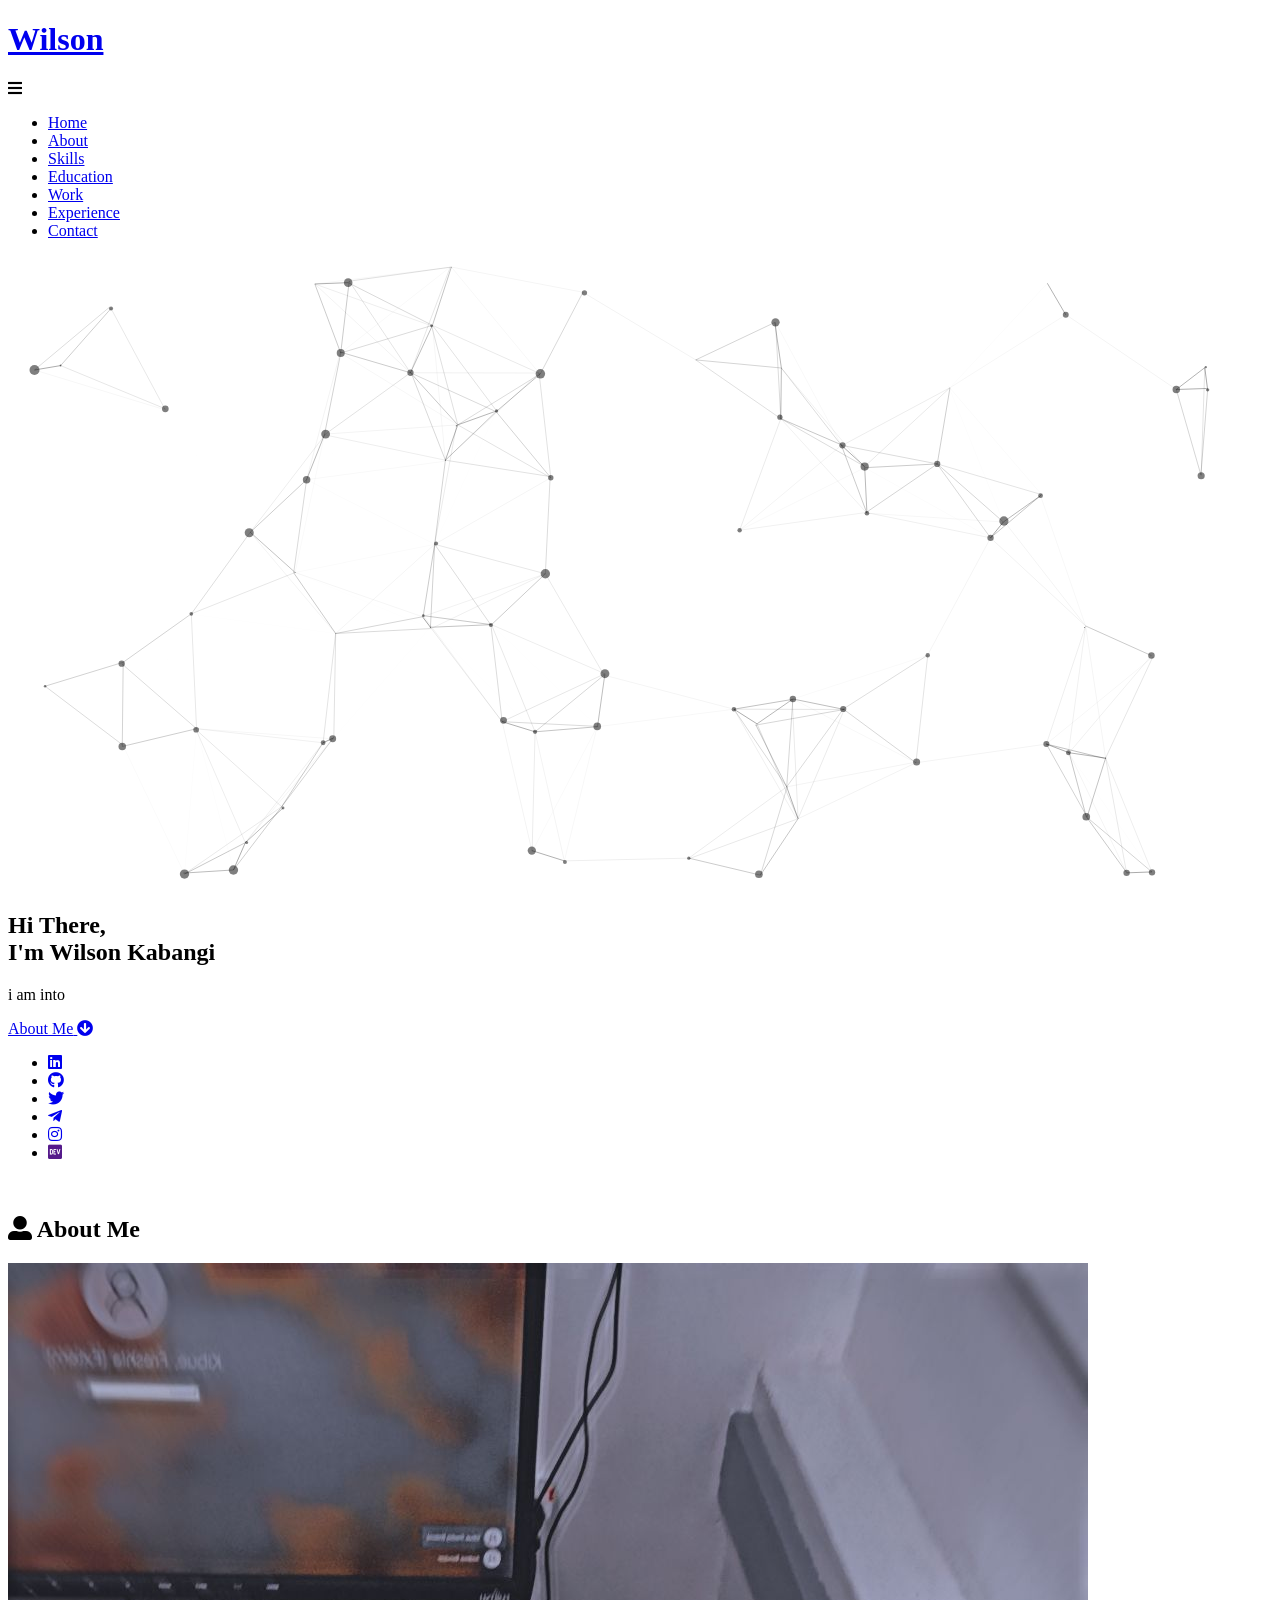
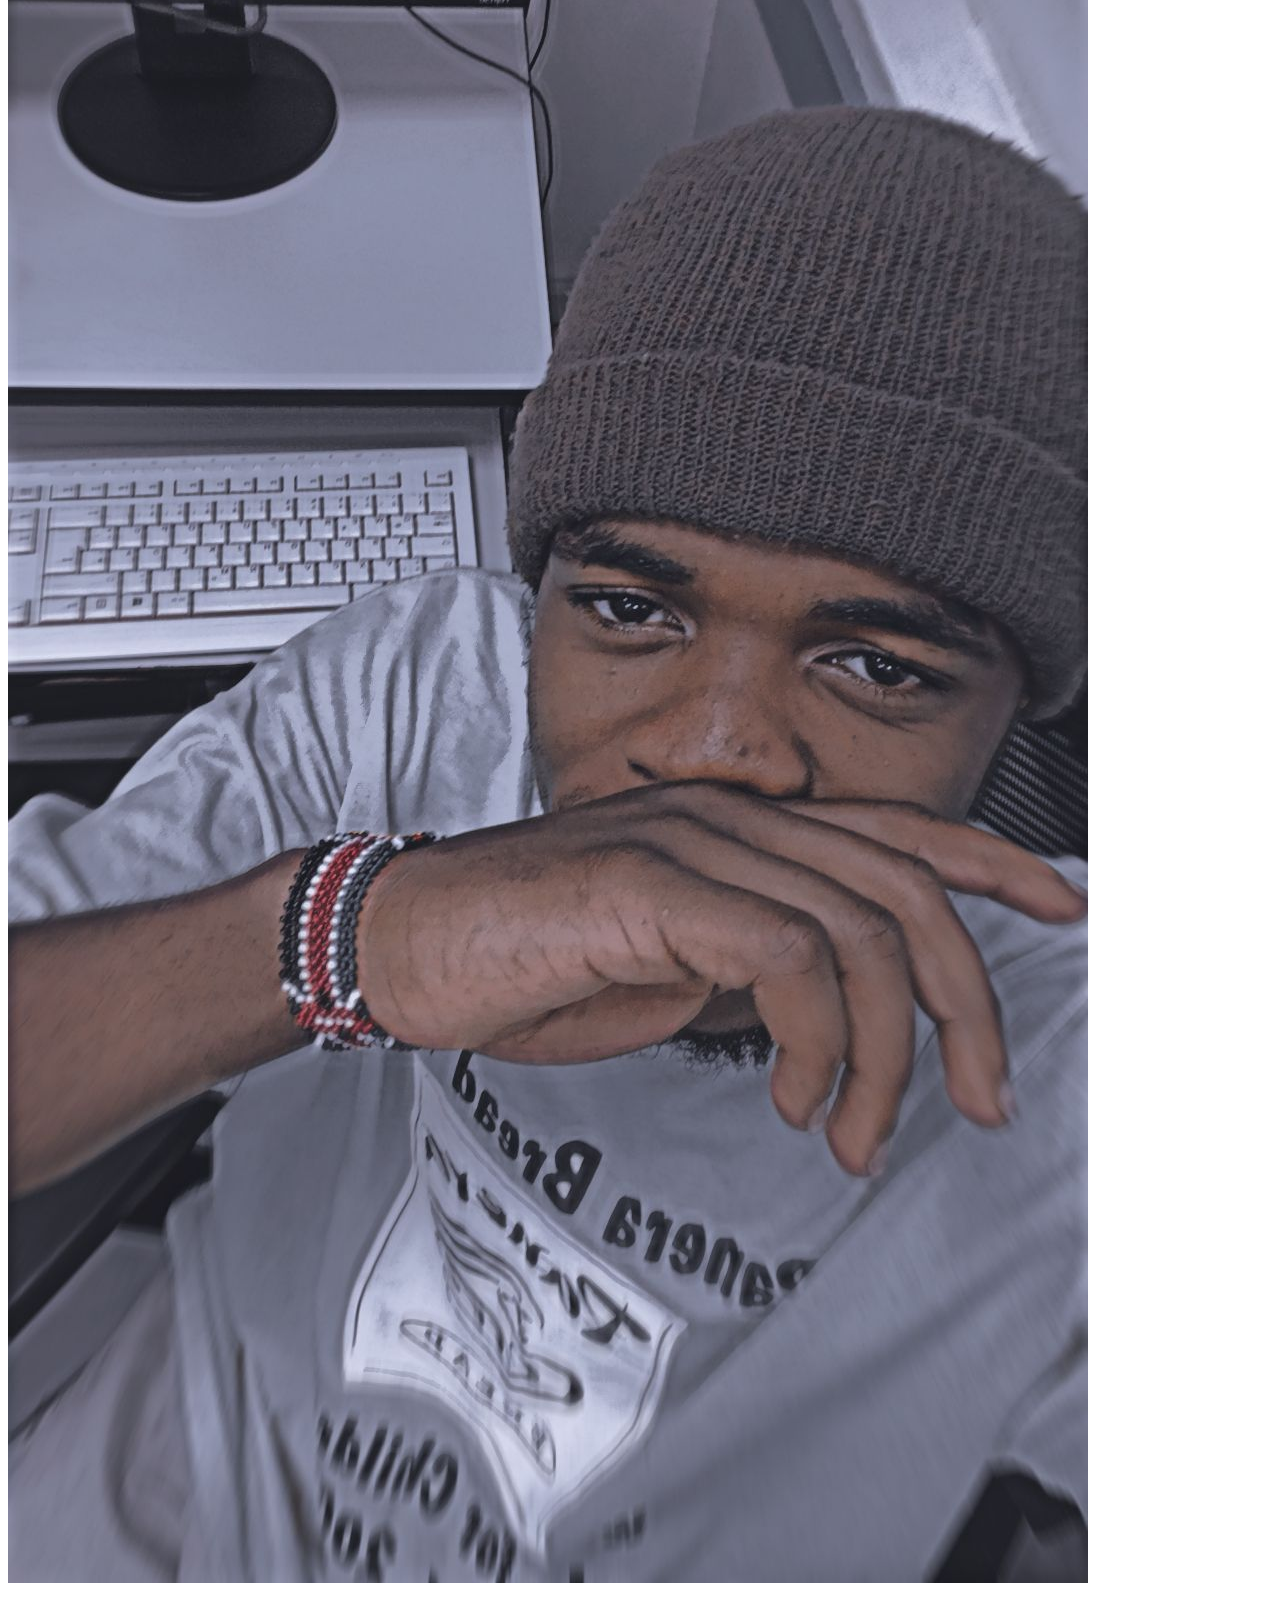
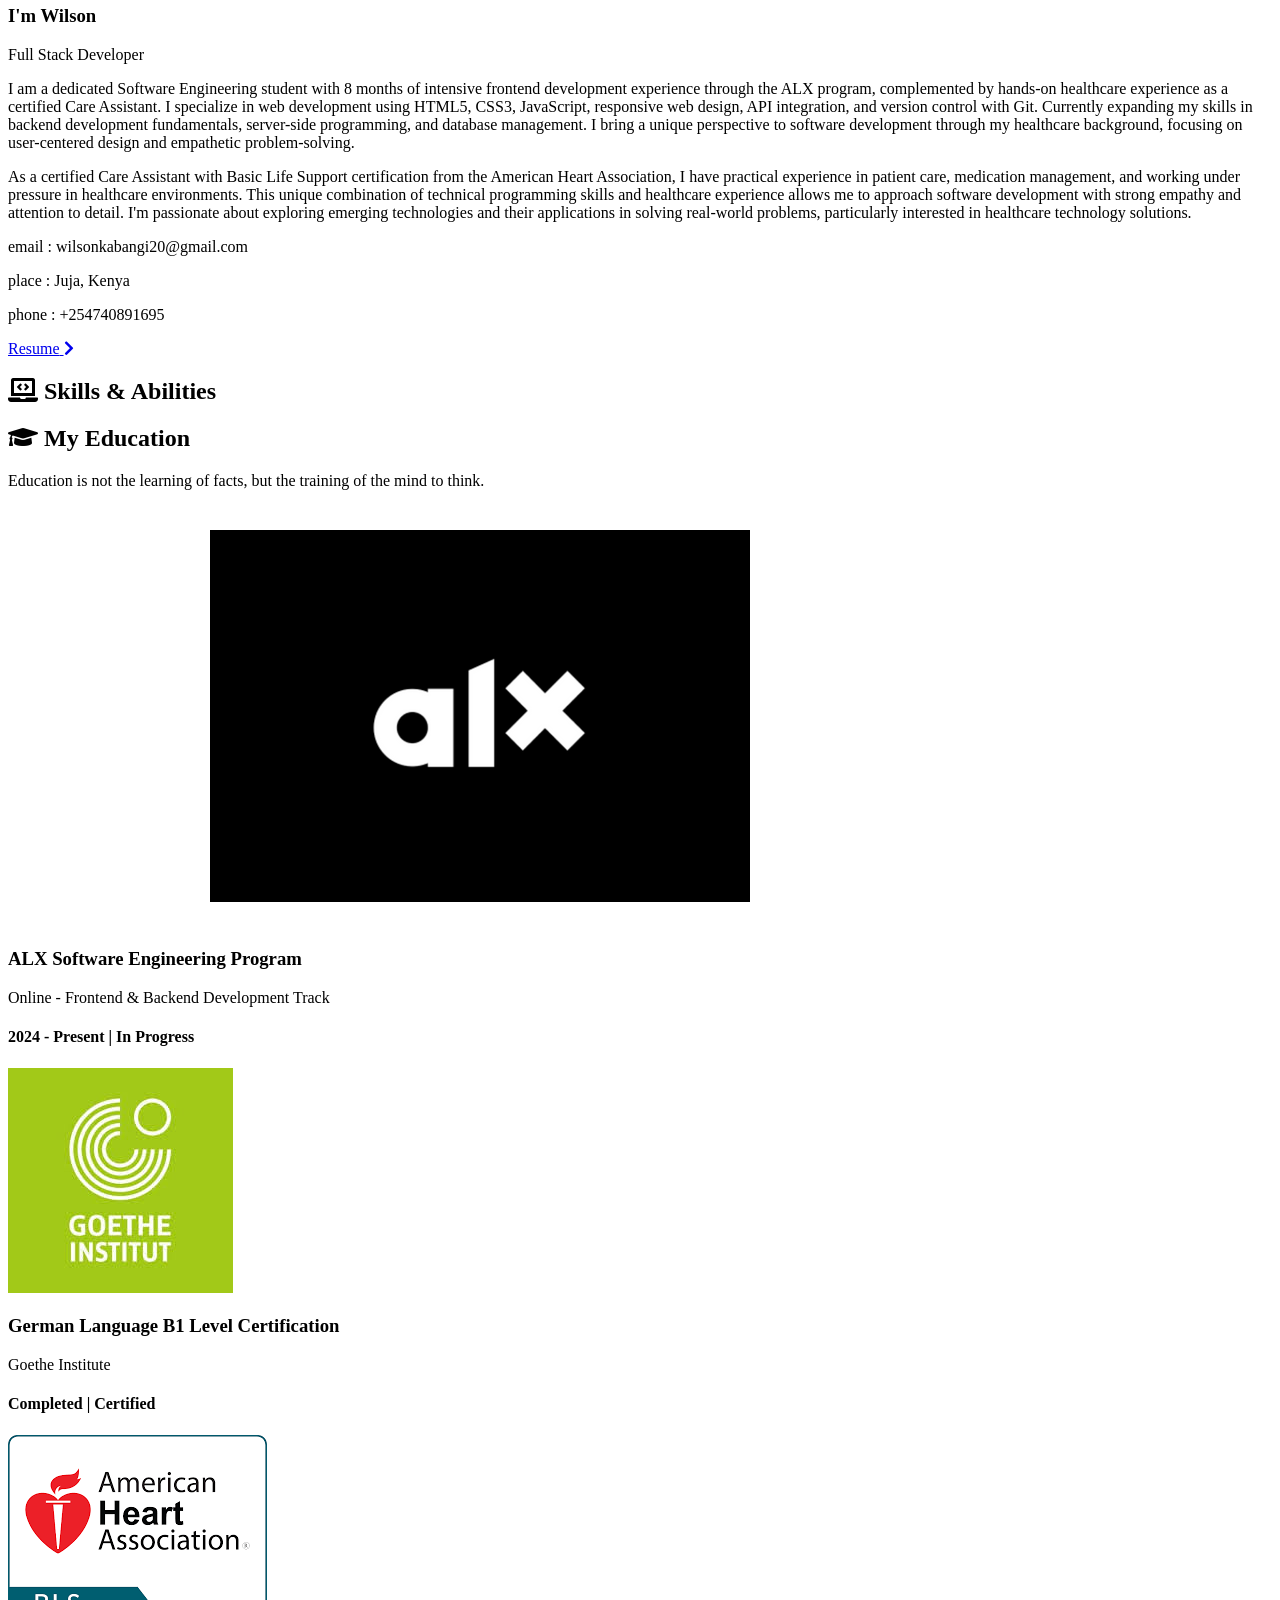
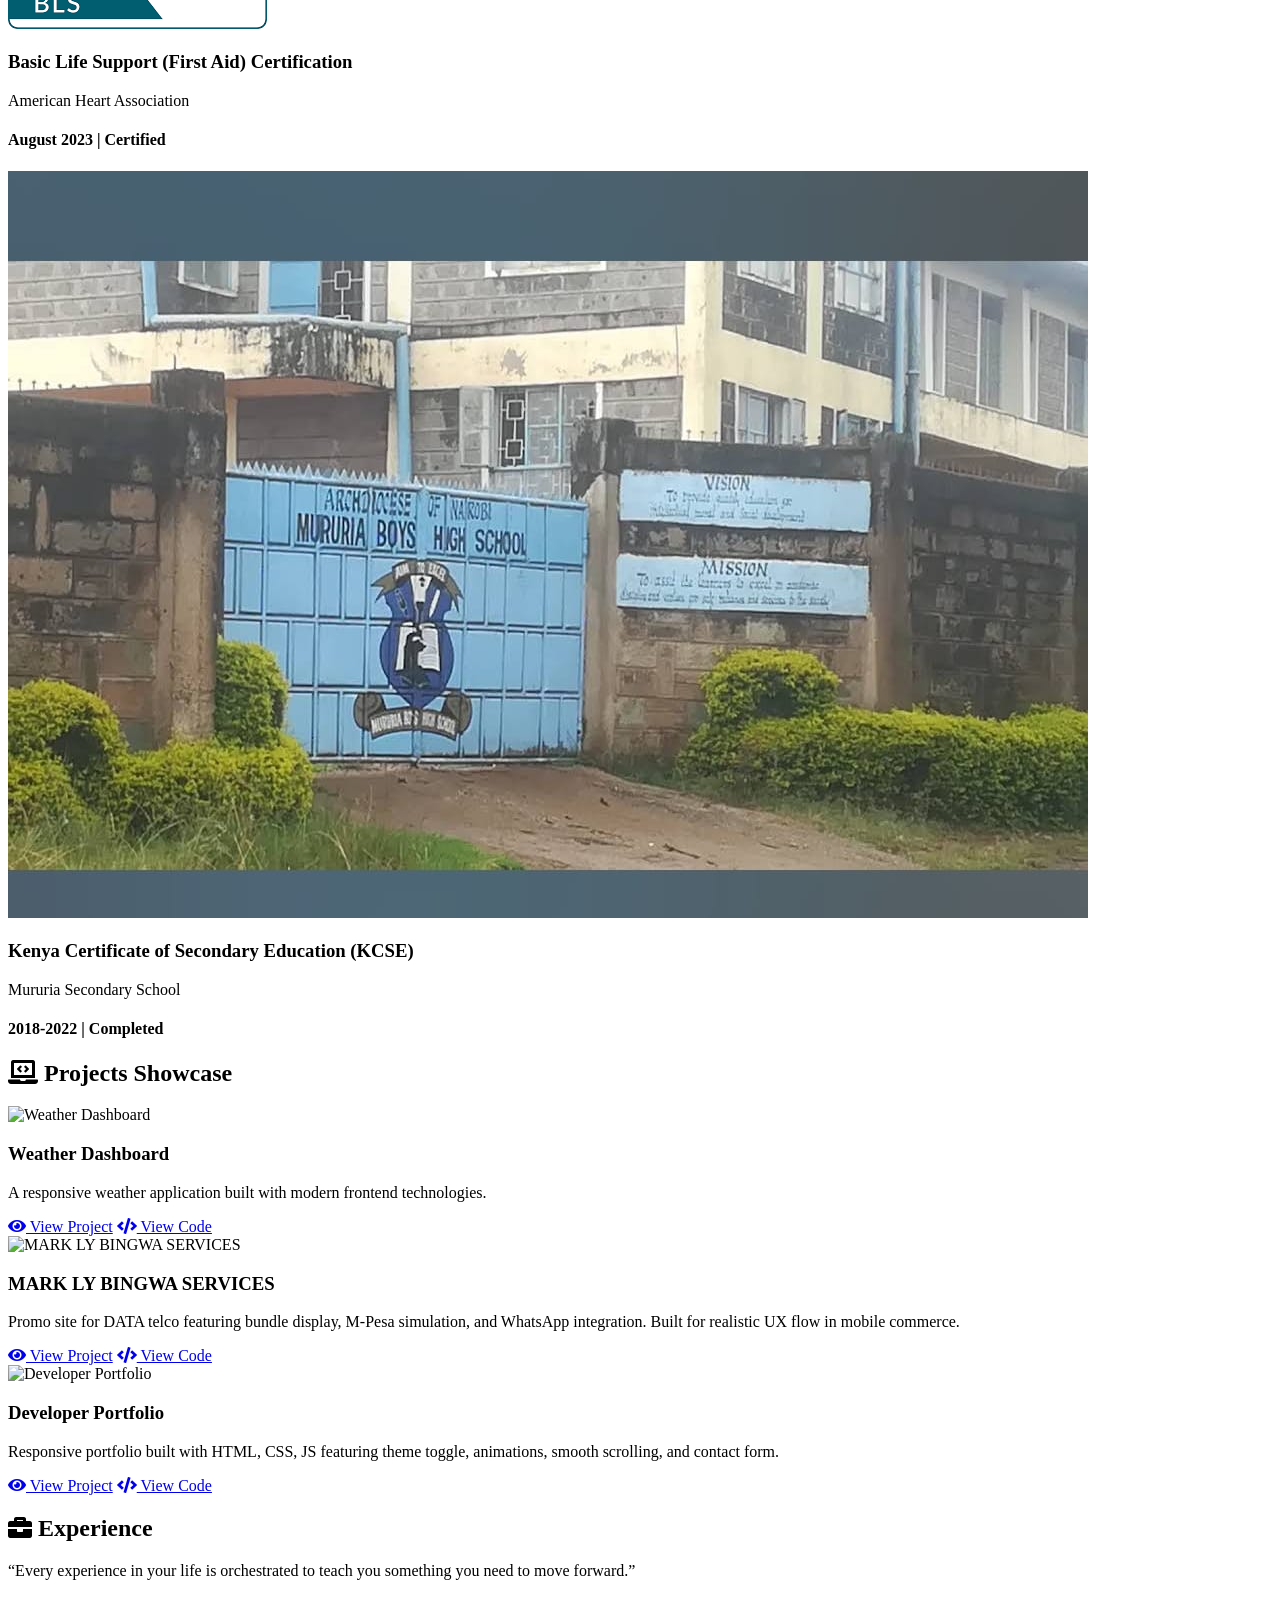
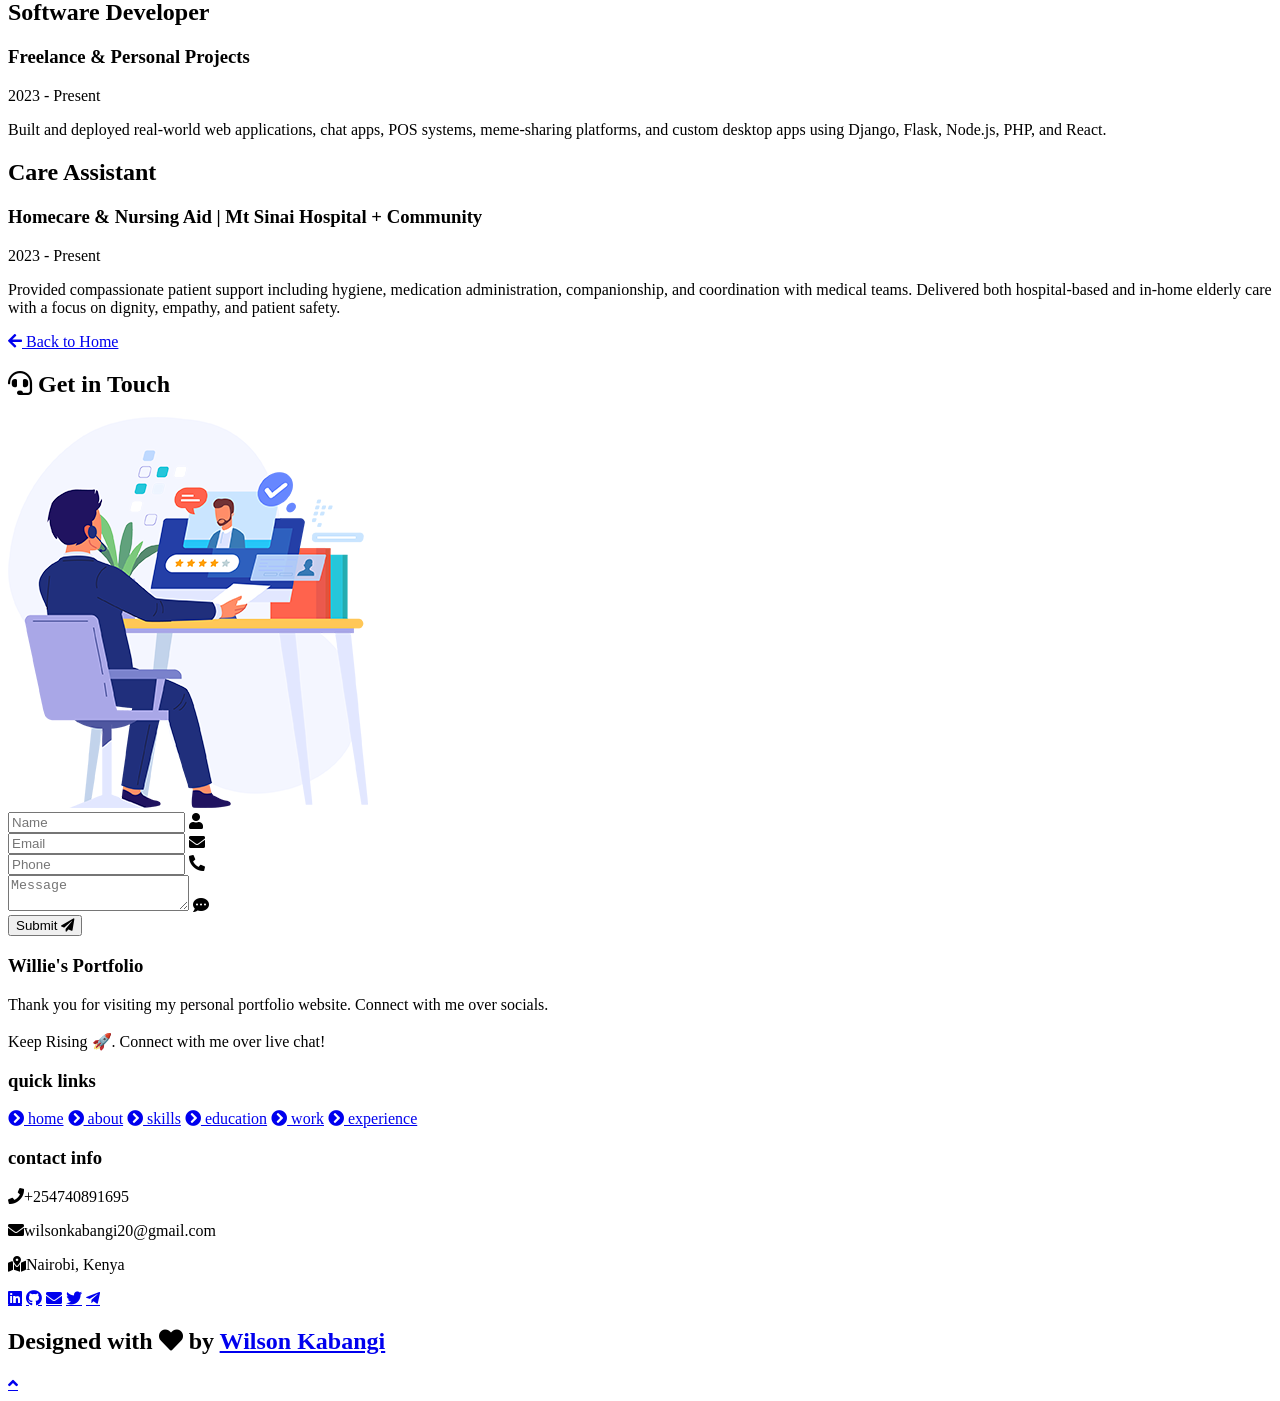
==== index.html @ 268ae7a2 "Final touches" ====
<!DOCTYPE html>
<html lang="en">
<head>
    <meta charset="UTF-8">
    <meta http-equiv="X-UA-Compatible" content="IE=edge">
    <meta name="viewport" content="width=device-width, initial-scale=1.0">
<!-- Primary Meta Tags -->
<meta name="title" content="Wilson Kabangi | Full-Stack Developer & Android App Specialist">
<meta name="description" content="I'm Wilson Kabangi, a passionate Full-Stack Web Developer and Android App Developer. Explore my projects, skills, and experience in software development and technology.">

<!-- SEO Meta Keywords -->
<meta name="keywords" content="Wilson Kabangi, Wilson Portfolio, Full Stack Developer, Web Developer, Android App Developer, Django Developer, PHP Developer, Software Engineer, Tech Portfolio, Full-Stack Engineer, Kenya Developer, Freelance Developer">

<!-- Open Graph / Facebook -->
<meta property="og:type" content="website">
<meta property="og:url" content="https://collins-ceo.vercel.app/">
<meta property="og:title" content="Wilson Kabangi | Full-Stack Developer & Android App Specialist">
<meta property="og:description" content="Explore the portfolio of Wilson Kabangi - Full-Stack Web Developer and Android App Developer. Discover my latest projects, apps, and software solutions.">
<meta property="og:image" content="https://collins-ceo.vercel.app/assets/images/profile.jpg">

<!-- Twitter -->
<meta property="twitter:card" content="summary_large_image">
<meta property="twitter:url" content="https://collins-ceo.vercel.app/">
<meta property="twitter:title" content="Wilson Kabangi | Full-Stack Developer & Android App Specialist">
<meta property="twitter:description" content="I'm Wilson Kabangi, a Full-Stack Web and Android App Developer. Check out my work, projects, and skills in tech innovation.">
<meta property="twitter:image" content="https://collins-ceo.vercel.app/assets/images/profile.jpg">

    <!-- Custom CSS -->
    <link rel="stylesheet" href="./assets/css/style.css">
    <!-- Font Awesome -->
    <link rel="stylesheet" href="https://cdnjs.cloudflare.com/ajax/libs/font-awesome/5.15.3/css/all.min.css" integrity="sha512-iBBXm8fW90+nuLcSKlbmrPcLa0OT92xO1BIsZ+ywDWZCvqsWgccV3gFoRBv0z+8dLJgyAHIhR35VZc2oM/gI1w==" crossorigin="anonymous" referrerpolicy="no-referrer" />
    <!-- Favicon -->
    <link id='favicon' rel="shortcut icon" href="./assets/images/favicon.png" type="image/x-png">
    <title>Portfolio | Wilson Kabangi</title>
</head>
<body oncontextmenu="return false">

<!-- pre loader -->
<!-- <div class="loader-container">
  <img draggable="false" src="./assets/images/preloader.gif" alt="">
</div> -->

<!-- navbar starts -->
<header>
       <h1> <a href="/"><i></i>Wilson</a> </h1>

        <div id="menu" class="fas fa-bars"></div>
        <nav class="navbar">
            <ul>
            <li><a class="active" href="#home">Home</a></li>
            <li><a href="#about">About</a></li>
            <li><a href="#skills">Skills</a></li>
            <li><a href="#education">Education</a></li>
            <li><a href="#work">Work</a></li>
            <li><a href="#experience">Experience</a></li>
            <li><a href="#contact">Contact</a></li>
            </ul>
        </nav>
</header>
<!-- navbar ends -->


<!-- hero section starts -->
<section class="home" id="home">
    <div id="particles-js"></div>

    <div class="content">
    <h2>Hi There,<br/> I'm Wilson <span>Kabangi</span></h2>
    <p>i am into <span class="typing-text"></span></p>
    <a href="#about" class="btn"><span>About Me</span>
      <i class="fas fa-arrow-circle-down"></i>
    </a>
    <div class="socials">
        <ul class="social-icons">
          <li//+><a class="linkedin" aria-label="LinkedIn" href="www.linkedin.com/in/collins-otieno-450131362" target="_blank"><i class="fab fa-linkedin"></i></a></li> 
          <li><a class="github" aria-label="GitHub" href="https://github.com/colloceo/" target="_blank"><i class="fab fa-github"></i></a></li>
          <li><a class="twitter" aria-label="Twitter" href="https://x.com/collooceo?t=GRkjVHsbjPYsFX1cR4kLnw&s=09" target="_blank"><i class="fab fa-twitter"></i></a></li>
          <li><a class="telegram" aria-label="Telegram" href="t.me/Colloceo" target="_blank"><i class="fab fa-telegram-plane"></i></a></li>
          <li><a class="instagram" aria-label="Instagram" href="https://www.instagram.com/invites/contact/?igsh=cG01Zzg5NnM0eTFv&utm_content=u4lmw6v"><i class="fab fa-instagram" target="_blank"></i></a></li>
          <li><a class="dev" aria-label="Dev" href="" target="_blank"><i class="fab fa-dev"></i></a></li>
        </ul>
      </div>
    </div>
<div class="image">
     <img draggable="false" class="tilt" src="" alt="">
</div>
</section>
<!-- hero section ends -->


<!-- about section starts -->
<section class="about" id="about">
    <h2 class="heading"><i class="fas fa-user-alt"></i> About <span>Me</span></h2>
    
    <div class="row">

    <div class="image">
      <img src = "./assets/images/snap.jpg">
    </div>
    <div class="content">
        <h3>I'm Wilson</h3>
        <span class="tag">Full Stack Developer</span>
        
       <p>
I am a dedicated Software Engineering student with 8 months of intensive frontend development experience through the ALX program, complemented by hands-on healthcare experience as a certified Care Assistant. I specialize in web development using HTML5, CSS3, JavaScript, responsive web design, API integration, and version control with Git. Currently expanding my skills in backend development fundamentals, server-side programming, and database management. I bring a unique perspective to software development through my healthcare background, focusing on user-centered design and empathetic problem-solving.
</p>
<p>
As a certified Care Assistant with Basic Life Support certification from the American Heart Association, I have practical experience in patient care, medication management, and working under pressure in healthcare environments. This unique combination of technical programming skills and healthcare experience allows me to approach software development with strong empathy and attention to detail. I'm passionate about exploring emerging technologies and their applications in solving real-world problems, particularly interested in healthcare technology solutions.
</p>
<div class="box-container">
    <div class="box">
        <p><span> email : </span> wilsonkabangi20@gmail.com</p>
        <p><span> place : </span> Juja, Kenya</p>
        <p><span> phone : </span> +254740891695</p>
    </div>
</div>

<div class="resumebtn">
    <a href="https://docs.google.com/document/d/1aaYpU2cpjT08A7OExT2mC-QC3kbORbV_/edit?usp=sharing&ouid=103357025646554254039&rtpof=true&sd=true" target="_blank" class="btn"><span>Resume</span>
        <i class="fas fa-chevron-right"></i>
    </a>
</div>

</div>
</div>
</section>
<!-- about section ends -->

<!-- skills section starts -->
<section class="skills" id="skills">

    <h2 class="heading"><i class="fas fa-laptop-code"></i> Skills & <span>Abilities</span></h2>

    <div class="container">
          <div class="row" id="skillsContainer">

            <!-- <div class="bar">
              <div class="info">
                <img src="https://img.icons8.com/color/48/000000/adobe-xd.png"/>
                <span>AdobeXD</span>
              </div>
            </div> -->

      </div>
</div>
</section>
<!-- skills section ends -->


<!-- education section starts -->
<section class="education" id="education">

  <h1 class="heading"><i class="fas fa-graduation-cap"></i> My <span>Education</span></h1>

    <p class="qoute">Education is not the learning of facts, but the training of the mind to think.</p>

    <div class="box-container">


    <div class="box">
    <div class="image">
    <img draggable="false" src="assets/images/alx.png" alt="">
    </div>
    <div class="content">
    <h3>ALX Software Engineering Program</h3>
    <p>Online - Frontend & Backend Development Track</p>
    <h4>2024 - Present | In Progress</h4>
    </div>
</div>

<div class="box">
    <div class="image">
    <img draggable="false" src="assets/images/goethe.jpeg" alt="">
    </div>
    <div class="content">
    <h3>German Language B1 Level Certification</h3>
    <p>Goethe Institute</p>
    <h4>Completed | Certified</h4>
    </div>
</div>

<div class="box">
    <div class="image">
    <img draggable="false" src="assets/images/BLASaha.png" alt="">
    </div>
    <div class="content">
    <h3>Basic Life Support (First Aid) Certification</h3>
    <p>American Heart Association</p>
    <h4>August 2023 | Certified</h4>
    </div>
</div>

<div class="box">
    <div class="image">
    <img draggable="false" src="assets/images/WhatsApp Image 2025-06-04 at 16.12.57_9a406ed4.jpg" alt="">
    </div>
    <div class="content">
    <h3>Kenya Certificate of Secondary Education (KCSE)</h3>
    <p>Mururia Secondary School</p>
    <h4>2018-2022 | Completed</h4>
    </div>
</div>

</div>
</section>
<!-- education section ends -->


<!-- work project section starts -->
<section class="work" id="work">

  <h2 class="heading"><i class="fas fa-laptop-code"></i> Projects <span>Showcase</span></h2>

  <div class="box-container">

    <div class="box tilt">
      <img draggable="false" src="./assets/images/projects/weather_dashboard.jpg" alt="Weather Dashboard" />
      <div class="content">
        <div class="tag">
          <h3>Weather Dashboard</h3>
        </div>
        <div class="desc">
          <p>A responsive weather application built with modern frontend technologies.</p>
          <div class="btns">
            <a href="https://wetter-app-wilsonnkabangis-projects.vercel.app/" class="btn" target="_blank"><i class="fas fa-eye"></i> View Project</a>
            <a href="https://github.com/Njenduuh" class="btn" target="_blank"><i class="fas fa-code"></i> View Code</a>
          </div>
        </div>
      </div>
    </div>

    <div class="box tilt">
      <img draggable="false" src="./assets/images/projects/markly_bundles.jpg" alt="MARK LY BINGWA SERVICES" />
      <div class="content">
        <div class="tag">
          <h3>MARK LY BINGWA SERVICES</h3>
        </div>
        <div class="desc">
          <p>Promo site for DATA telco featuring bundle display, M-Pesa simulation, and WhatsApp integration. Built for realistic UX flow in mobile commerce.</p>
          <div class="btns">
            <a href="#" class="btn" target="_blank"><i class="fas fa-eye"></i> View Project</a>
            <a href="#" class="btn" target="_blank"><i class="fas fa-code"></i> View Code</a>
          </div>
        </div>
      </div>
    </div>

    <div class="box tilt">
      <img draggable="false" src="./assets/images/projects/portfolio_preview.jpg" alt="Developer Portfolio" />
      <div class="content">
        <div class="tag">
          <h3>Developer Portfolio</h3>
        </div>
        <div class="desc">
          <p>Responsive portfolio built with HTML, CSS, JS featuring theme toggle, animations, smooth scrolling, and contact form.</p>
          <div class="btns">
            <a href="#" class="btn" target="_blank"><i class="fas fa-eye"></i> View Project</a>
            <a href="#" class="btn" target="_blank"><i class="fas fa-code"></i> View Code</a>
          </div>
        </div>
      </div>
    </div>

  </div>

</section>
<!-- work project section ends -->


<!-- experience section starts -->
<section class="experience" id="experience">

  <h2 class="heading"><i class="fas fa-briefcase"></i> Experience</h2>

  <div class="quote">
    <span>“Every experience in your life is orchestrated to teach you something you need to move forward.”</span>
  </div>

  <div class="timeline">

    <div class="container left">
      <div class="content">
        <div class="tag">
          <h2>Software Developer</h2>
        </div>
        <div class="desc">
          <h3>Freelance & Personal Projects</h3>
          <p>2023 - Present</p>
          <p>Built and deployed real-world web applications, chat apps, POS systems, meme-sharing platforms, and custom desktop apps using Django, Flask, Node.js, PHP, and React.</p>
        </div>
      </div>
    </div>

    <div class="container right">
      <div class="content">
        <div class="tag">
          <h2>Care Assistant</h2>
        </div>
        <div class="desc">
          <h3>Homecare & Nursing Aid | Mt Sinai Hospital + Community</h3>
          <p>2023 - Present</p>
          <p>Provided compassionate patient support including hygiene, medication administration, companionship, and coordination with medical teams. Delivered both hospital-based and in-home elderly care with a focus on dignity, empathy, and patient safety.</p>
        </div>
      </div>
    </div>

  </div>

  <div class="morebtn">
    <a href="#home" class="btn">
      <i class="fas fa-arrow-left"></i>
      <span>Back to Home</span>
    </a>
  </div>

</section>
<!-- experience section ends -->



<!-- contact section starts -->
<section class="contact" id="contact">
  
  <h2 class="heading"><i class="fas fa-headset"></i> Get in <span>Touch</span></h2>

  <div class="container">
    <div class="content">
      <div class="image-box">
        <img draggable="false" src="./assets/images/contact1.png" alt="">
      </div>
    <form id="contact-form">
      
      <div class="form-group">
        <div class="field">
          <input type="text" name="name" placeholder="Name" required>
          <i class='fas fa-user'></i>
        </div>
        <div class="field">
          <input type="text" name="email" placeholder="Email" required>
          <i class='fas fa-envelope'></i>
        </div>
        <div class="field">
          <input type="text" name="phone" placeholder="Phone">
          <i class='fas fa-phone-alt'></i>
        </div>
        <div class="message">
        <textarea placeholder="Message" name="message" required></textarea>
        <i class="fas fa-comment-dots"></i>
        </div>
        </div>
      <div class="button-area">
        <button type="submit">
          Submit <i class="fa fa-paper-plane"></i></button>
      </div>
    </form>
  </div>
  </div>
</section>
<!-- contact section ends -->


<!-- footer section starts -->
<section class="footer">

  <div class="box-container">

      <div class="box">
          <h3>Willie's Portfolio</h3>
          <p>Thank you for visiting my personal portfolio website. Connect with me over socials. <br/> <br/> Keep Rising 🚀. Connect with me over live chat!</p>
      </div>

      <div class="box">
          <h3>quick links</h3>
          <a href="#home"><i class="fas fa-chevron-circle-right"></i> home</a>
          <a href="#about"><i class="fas fa-chevron-circle-right"></i> about</a>
          <a href="#skills"><i class="fas fa-chevron-circle-right"></i> skills</a>
          <a href="#education"><i class="fas fa-chevron-circle-right"></i> education</a>
          <a href="#work"><i class="fas fa-chevron-circle-right"></i> work</a>
          <a href="#experience"><i class="fas fa-chevron-circle-right"></i> experience</a>
      </div>

      <div class="box">
          <h3>contact info</h3>
          <p> <i class="fas fa-phone"></i>+254740891695
          <p> <i class="fas fa-envelope"></i>wilsonkabangi20@gmail.com
          <p> <i class="fas fa-map-marked-alt"></i>Nairobi, Kenya</p>
          <div class="share">

              <a href="https://www.linkedin.com/in/wilson-kabangi-948a0b311" class="fab fa-linkedin" aria-label="LinkedIn" target="_blank"></a>
              <a href="https://github.com/Njenduuh" class="fab fa-github" aria-label="GitHub" target="_blank"></a>
              <a href="mailto:toxiccwillie@gmail.com" class="fas fa-envelope" aria-label="Mail" target="_blank"></a>
              <a href="https://x.com/collooceo?t=GRkjVHsbjPYsFX1cR4kLnw&s=09" class="fab fa-twitter" aria-label="Twitter" target="_blank"></a>
              <a href="t.me/Colloceo" class="fab fa-telegram-plane" aria-label="Telegram" target="_blank"></a>
          </div>
      </div>
  </div>

  <h1 class="credit">Designed with <i class="fa fa-heart pulse"></i> by <a href="https://www.linkedin.com/in/wilson-kabangi-948a0b311"> Wilson Kabangi</a></h1>

</section>
<!-- footer section ends -->


<!-- scroll top btn -->
<a href="#home" aria-label="ScrollTop" class="fas fa-angle-up" id="scroll-top"></a>
<!-- scroll back to top -->


<!-- ==== ALL MAJOR JAVASCRIPT CDNS STARTS ==== -->
<!-- jquery cdn -->
<script src="https://cdnjs.cloudflare.com/ajax/libs/jquery/3.6.0/jquery.min.js" integrity="sha512-894YE6QWD5I59HgZOGReFYm4dnWc1Qt5NtvYSaNcOP+u1T9qYdvdihz0PPSiiqn/+/3e7Jo4EaG7TubfWGUrMQ==" crossorigin="anonymous" referrerpolicy="no-referrer"></script>

<!-- typed.js cdn -->
<script src="https://cdnjs.cloudflare.com/ajax/libs/typed.js/2.0.5/typed.min.js" integrity="sha512-1KbKusm/hAtkX5FScVR5G36wodIMnVd/aP04af06iyQTkD17szAMGNmxfNH+tEuFp3Og/P5G32L1qEC47CZbUQ==" crossorigin="anonymous" referrerpolicy="no-referrer"></script>

<!-- particle.js links -->
<script src="./assets/js/particles.min.js"></script>
<script src="./assets/js/app.js"></script>

<!-- vanilla tilt.js links -->
<script src="https://cdnjs.cloudflare.com/ajax/libs/vanilla-tilt/1.7.0/vanilla-tilt.min.js" integrity="sha512-SttpKhJqONuBVxbRcuH0wezjuX+BoFoli0yPsnrAADcHsQMW8rkR84ItFHGIkPvhnlRnE2FaifDOUw+EltbuHg==" crossorigin="anonymous" referrerpolicy="no-referrer"></script>

<!-- scroll reveal anim -->
<script src="https://unpkg.com/scrollreveal"></script>

<script
      type="text/javascript"
      src="https://cdn.jsdelivr.net/npm/emailjs-com@3/dist/email.min.js"
    ></script>

    
<!-- Scripts -->
<script>
    // CV Data
    const cvData = {
        professionalSummary: `
            Results-oriented, enthusiastic student pursuing a Bachelor of Technology in Communication and Computer Networks and has artisan qualification in Electrical Engineering. 
            I have hands-on experience in electrical installation, maintenance, and solar system implementation. 
            I can do some programming and web design and has an online portfolio website. 
            Able to deliver good customer service and work well under pressure. 
            I can prioritize my work to meet deadlines, work independently, and as part of a team to produce quality work.
        `,
        education: [
            {
                degree: "Bachelor of Technology in Communication and Computer Networks",
                institution: "The Technical University of Kenya",
                duration: "2023 – Present",
            },
            {
                degree: "Artisan in Electrical Engineering",
                institution: "St. Kizito Vocational Training Institute",
                duration: "2023 – 2024",
            },
            {
                degree: "Kenya Certificate of Secondary Education (KCSE)",
                institution: "Sawagongo Boys High School",
                grade: "B Plain",
                duration: "2019 – 2022",
            },
            {
                degree: "Kenya Certificate of Primary Education (KCPE)",
                institution: "Karapul Primary School",
                score: "347",
                duration: "2011 – 2018",
            },
        ],
        workExperience: [
            {
                role: "Electrical Technician",
                company: "Self-Employed",
                duration: "2023 - Present",
                responsibilities: [
                    "Conduct repairs, installation, and maintenance on several electrical devices to ensure they are efficient and safe to use.",
                    "Conduct electrical installations in domestic and commercial buildings to ensure that the work done will meet the required standards concerning safety.",
                    "Involved in installing and repairing machines at production plants to maximize production.",
                    "Assist in the installation of the solar system, hence contributing to a sustainable environment by providing clients with clean energy.",
                ],
            },
        ],
        skills: [
            "Technical Expertise: Strong understanding of electrical systems, electronics, and renewable energy technologies.",
            "Programming Skills: Familiar with HTML, CSS, and JavaScript.",
            "Web Design: Experience designing responsive websites and my online portfolio with a focus on user experience.",
            "Customer Service Excellence: Committed to understanding client needs and providing solutions tailored to their needs.",
            "Teamwork: Experience working in diverse teams to deliver project results.",
            "Multitasking Ability: Proficient in handling multiple priorities effectively in dynamic and fast-paced environments.",
        ],
    };

    // Populate Professional Summary
    document.getElementById("professionalSummary").innerText = cvData.professionalSummary;

    // Populate Education
    const educationContainer = document.getElementById("educationContainer");
    cvData.education.forEach((edu) => {
        const educationElement = `
            <div class="box">
                <div class="content">
                    <h3>${edu.degree}</h3>
                    <p>${edu.institution}</p>
                    <h4>${edu.duration}</h4>
                    ${edu.grade ? `<p>Grade: ${edu.grade}</p>` : ""}
                    ${edu.score ? `<p>Score: ${edu.score}</p>` : ""}
                </div>
            </div>
        `;
        educationContainer.innerHTML += educationElement;
    });

    // Populate Work Experience
    const workContainer = document.getElementById("workContainer");
    cvData.workExperience.forEach((work) => {
        const workElement = `
            <div class="box tilt">
                <div class="content">
                    <div class="tag">
                        <h3>${work.role}</h3>
                        <p>${work.company}</p>
                    </div>
                    <div class="desc">
                        <p>${work.duration}</p>
                        <ul>
                            ${work.responsibilities.map((resp) => `<li>${resp}</li>`).join("")}
                        </ul>
                    </div>
                </div>
            </div>
        `;
        workContainer.innerHTML += workElement;
    });

    // Populate Skills
    const skillsContainer = document.getElementById("skillsContainer");
    cvData.skills.forEach((skill) => {
        const skillElement = `
            <div class="bar">
                <div class="info">
                    <span>${skill}</span>
                </div>
            </div>
        `;
        skillsContainer.innerHTML += skillElement;
    });
</script>

<!-- ==== ALL MAJOR JAVASCRIPT CDNS ENDS ==== -->

<script src="./assets/js/script.js"></script>

</body>
</html>
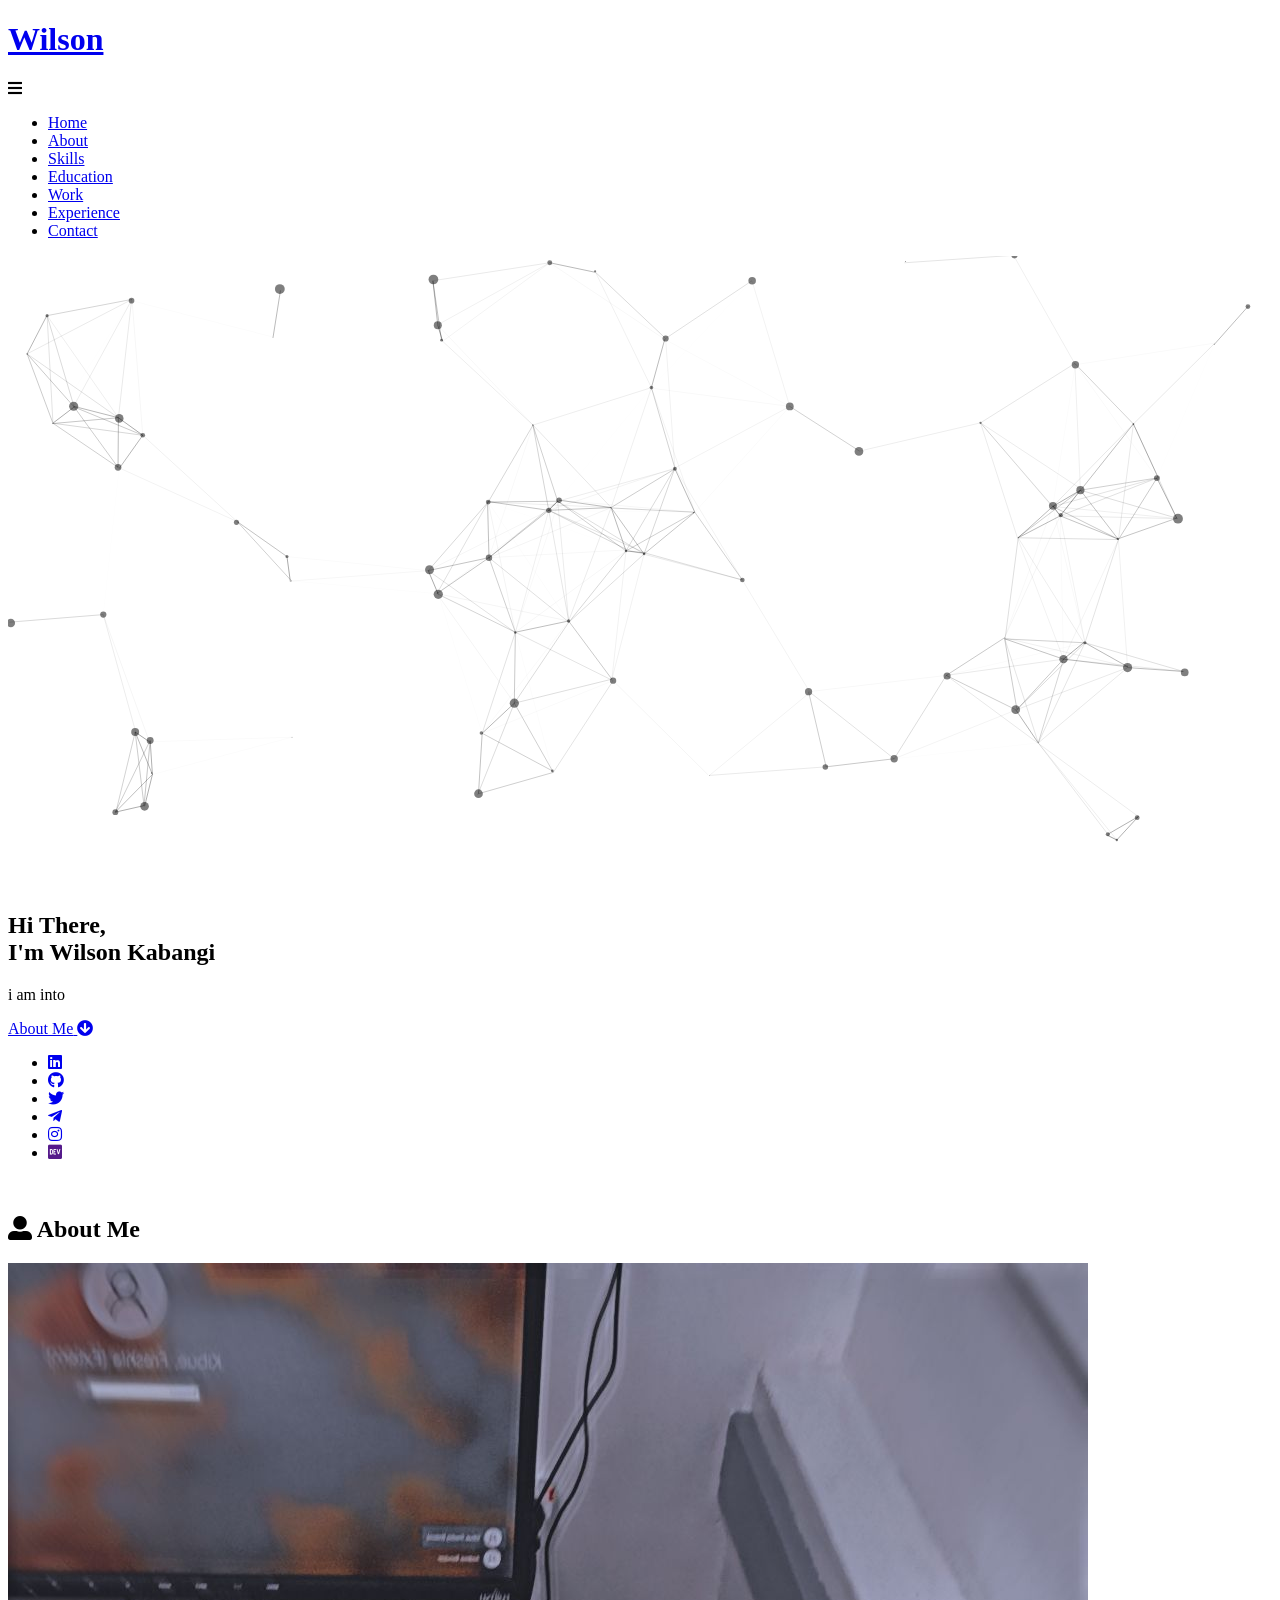
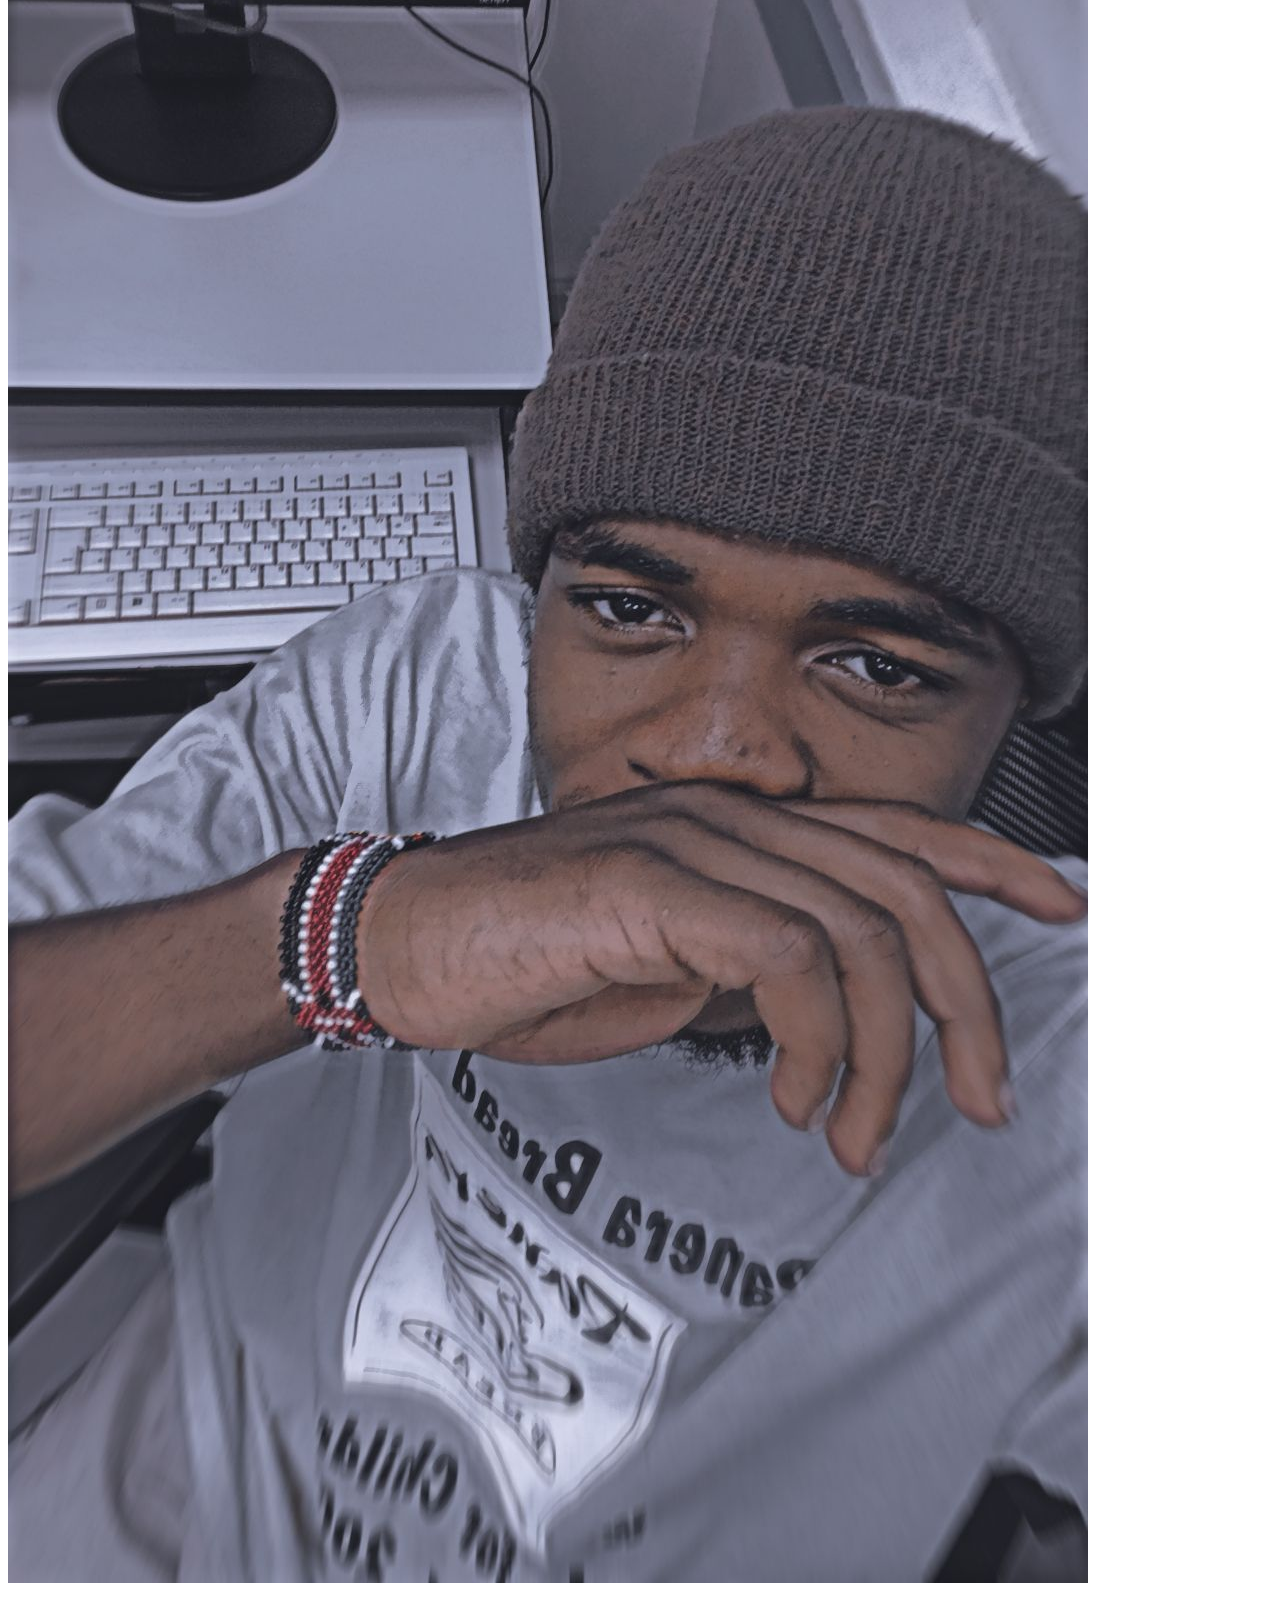
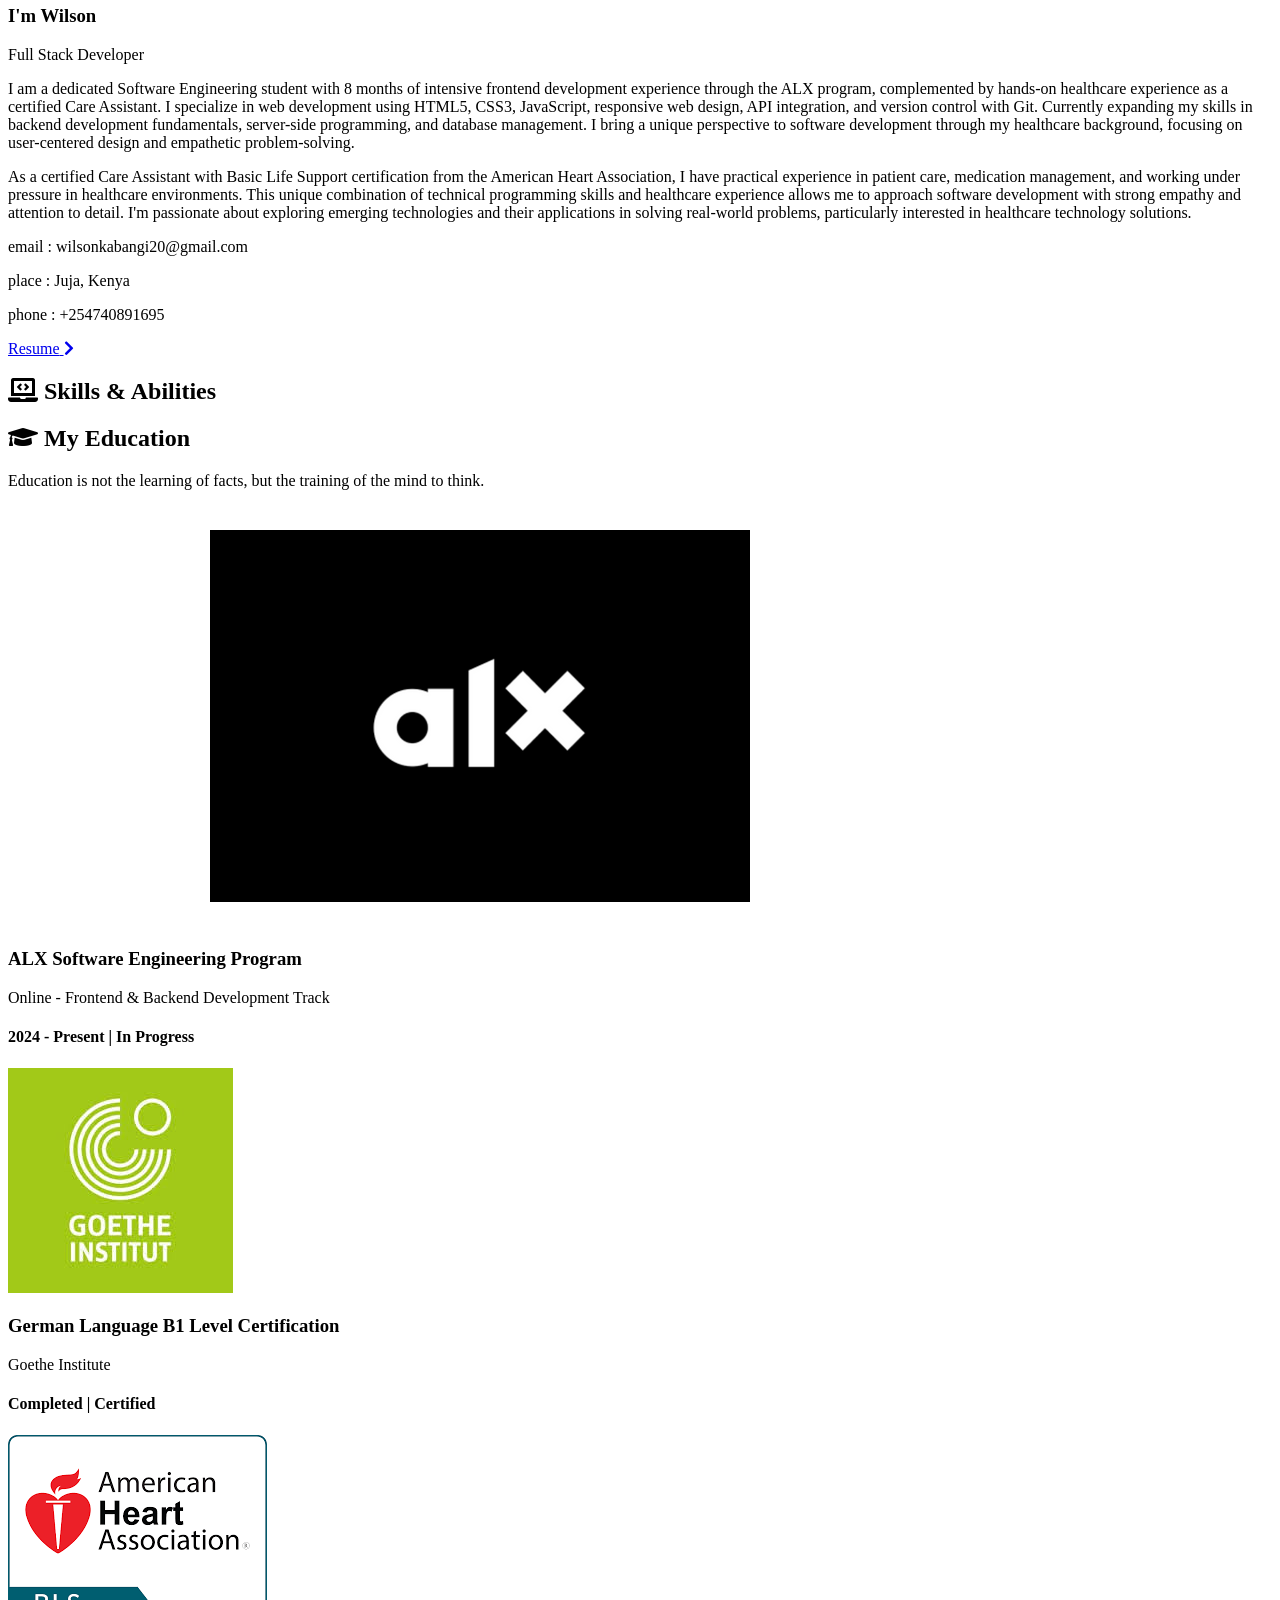
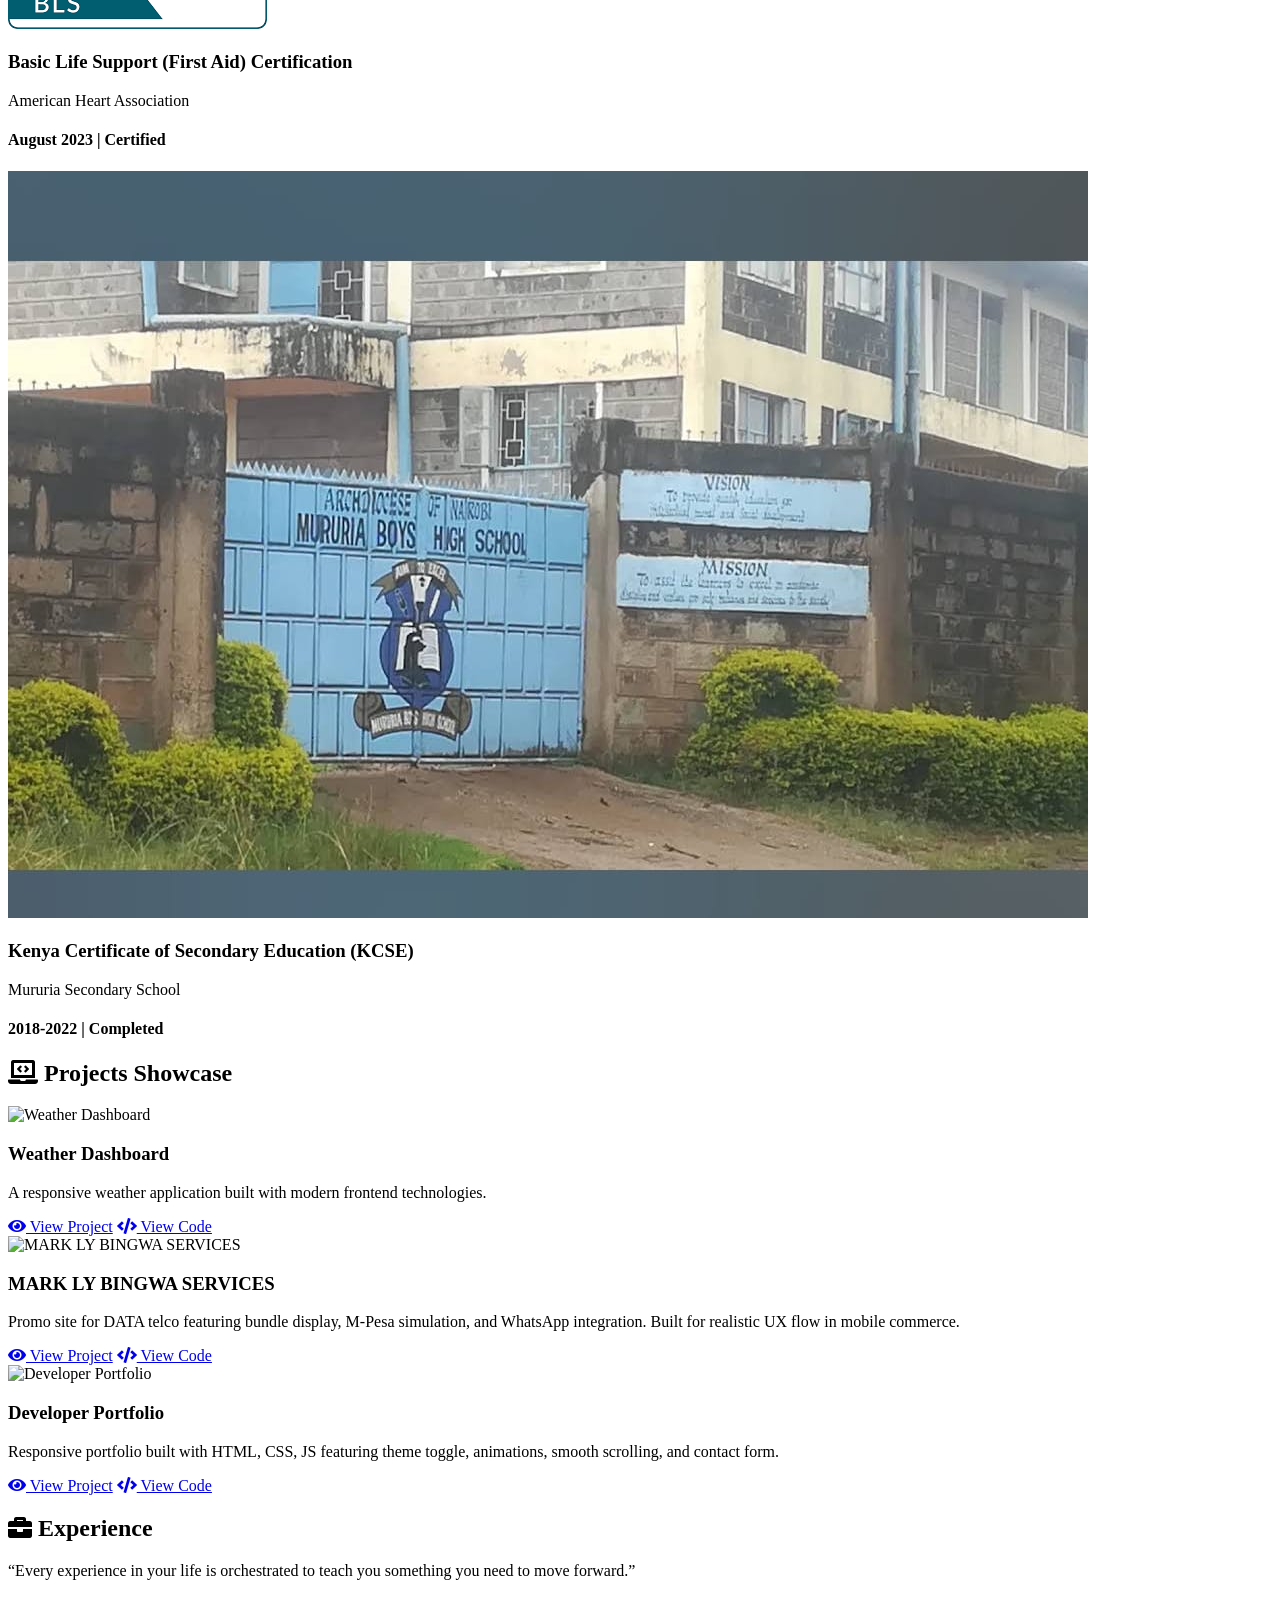
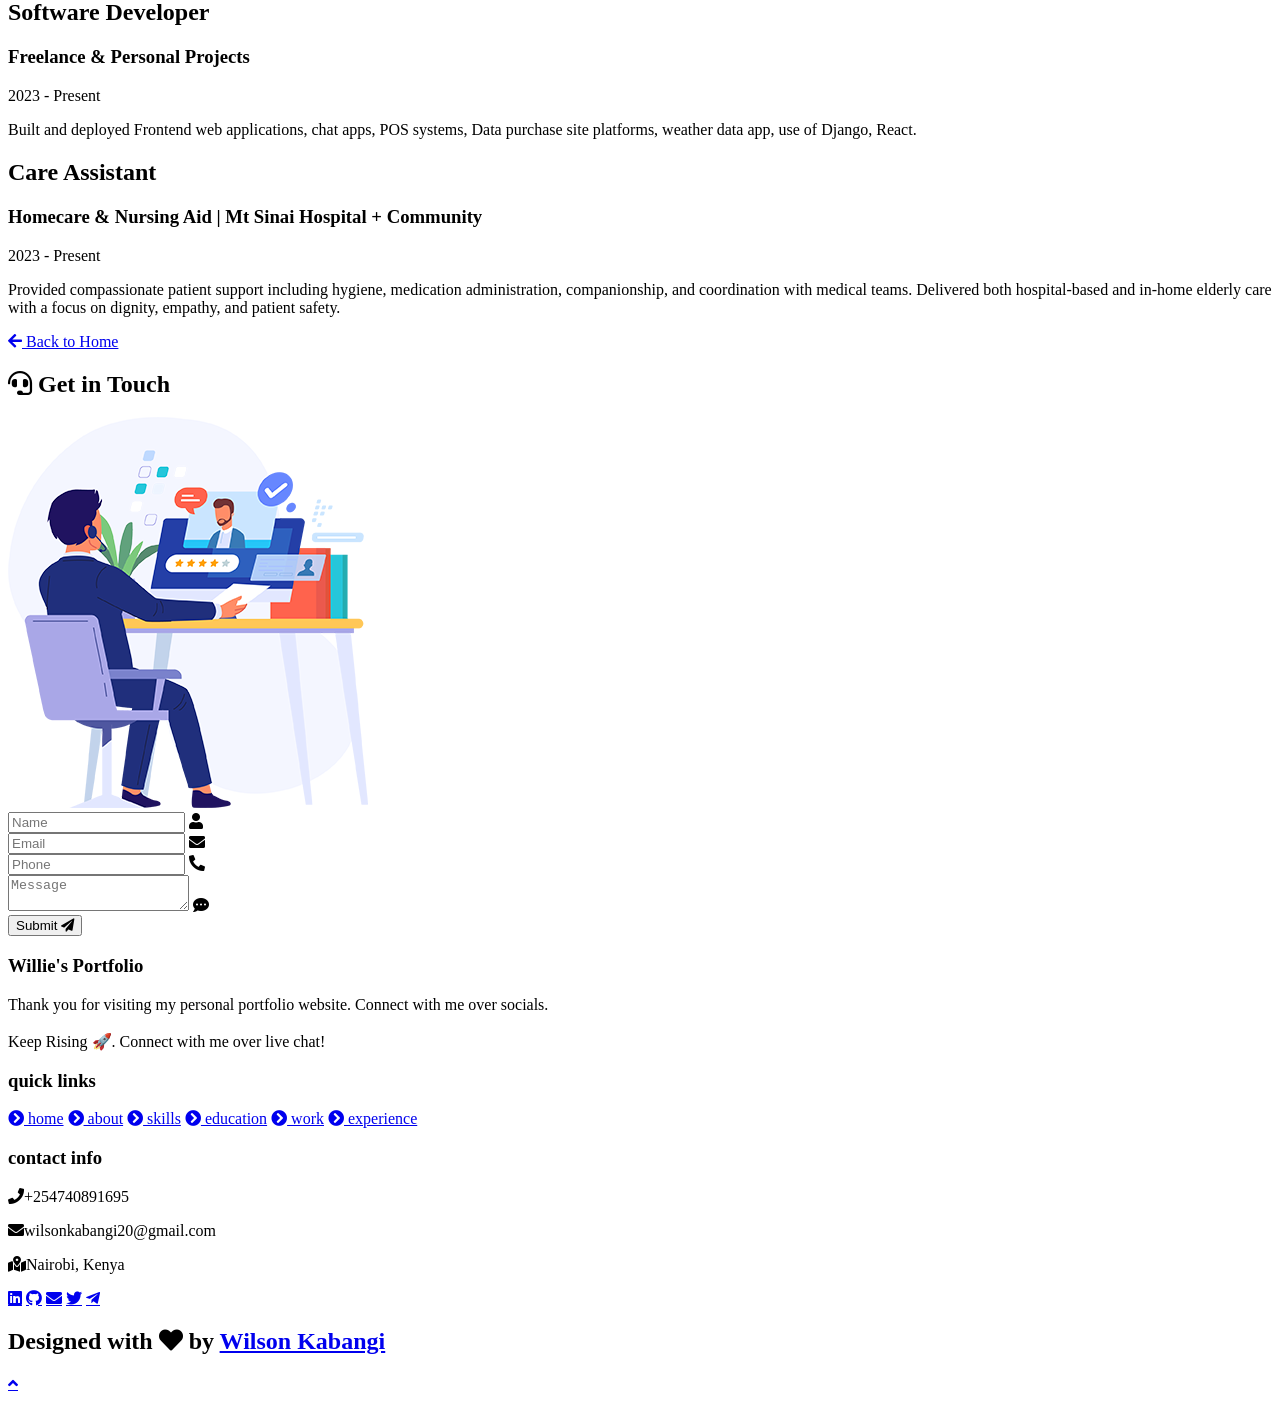
==== commit fd59f3a1: "trying to fix the js accordingly" ====
--- a/index.html
+++ b/index.html
@@ -13,17 +13,17 @@
 
 <!-- Open Graph / Facebook -->
 <meta property="og:type" content="website">
-<meta property="og:url" content="https://collins-ceo.vercel.app/">
+<meta property="og:url" content="https://willie-portfolio.vercel.app/">
 <meta property="og:title" content="Wilson Kabangi | Full-Stack Developer & Android App Specialist">
 <meta property="og:description" content="Explore the portfolio of Wilson Kabangi - Full-Stack Web Developer and Android App Developer. Discover my latest projects, apps, and software solutions.">
-<meta property="og:image" content="https://collins-ceo.vercel.app/assets/images/profile.jpg">
+<meta property="og:image" content="https://willie-portfolio.vercel.app/assets/images/profile.jpg">
 
 <!-- Twitter -->
 <meta property="twitter:card" content="summary_large_image">
-<meta property="twitter:url" content="https://collins-ceo.vercel.app/">
+<meta property="twitter:url" content="https://willie-portfolio.vercel.app/">
 <meta property="twitter:title" content="Wilson Kabangi | Full-Stack Developer & Android App Specialist">
 <meta property="twitter:description" content="I'm Wilson Kabangi, a Full-Stack Web and Android App Developer. Check out my work, projects, and skills in tech innovation.">
-<meta property="twitter:image" content="https://collins-ceo.vercel.app/assets/images/profile.jpg">
+<meta property="twitter:image" content="https://willie-portfolio.vercel.app/assets/images/profile.jpg">
 
     <!-- Custom CSS -->
     <link rel="stylesheet" href="./assets/css/style.css">
@@ -286,7 +286,7 @@
         <div class="desc">
           <h3>Freelance & Personal Projects</h3>
           <p>2023 - Present</p>
-          <p>Built and deployed real-world web applications, chat apps, POS systems, meme-sharing platforms, and custom desktop apps using Django, Flask, Node.js, PHP, and React.</p>
+          <p>Built and deployed Frontend web applications, chat apps, POS systems, Data purchase site platforms, weather data app, use of Django, React.</p>
         </div>
       </div>
     </div>
@@ -388,9 +388,9 @@
 
               <a href="https://www.linkedin.com/in/wilson-kabangi-948a0b311" class="fab fa-linkedin" aria-label="LinkedIn" target="_blank"></a>
               <a href="https://github.com/Njenduuh" class="fab fa-github" aria-label="GitHub" target="_blank"></a>
-              <a href="mailto:toxiccwillie@gmail.com" class="fas fa-envelope" aria-label="Mail" target="_blank"></a>
-              <a href="https://x.com/collooceo?t=GRkjVHsbjPYsFX1cR4kLnw&s=09" class="fab fa-twitter" aria-label="Twitter" target="_blank"></a>
-              <a href="t.me/Colloceo" class="fab fa-telegram-plane" aria-label="Telegram" target="_blank"></a>
+              <a href="mailto:wilsonkabangi20@gmail.com" class="fas fa-envelope" aria-label="Mail" target="_blank"></a>
+              <a href="https://x.com/kafangiwilson?t=N299pLUEkXflyv3NesiYHA&s=09" class="fab fa-twitter" aria-label="Twitter" target="_blank"></a>
+              <a href="t.me/wilsonnnkkk" class="fab fa-telegram-plane" aria-label="Telegram" target="_blank"></a>
           </div>
       </div>
   </div>
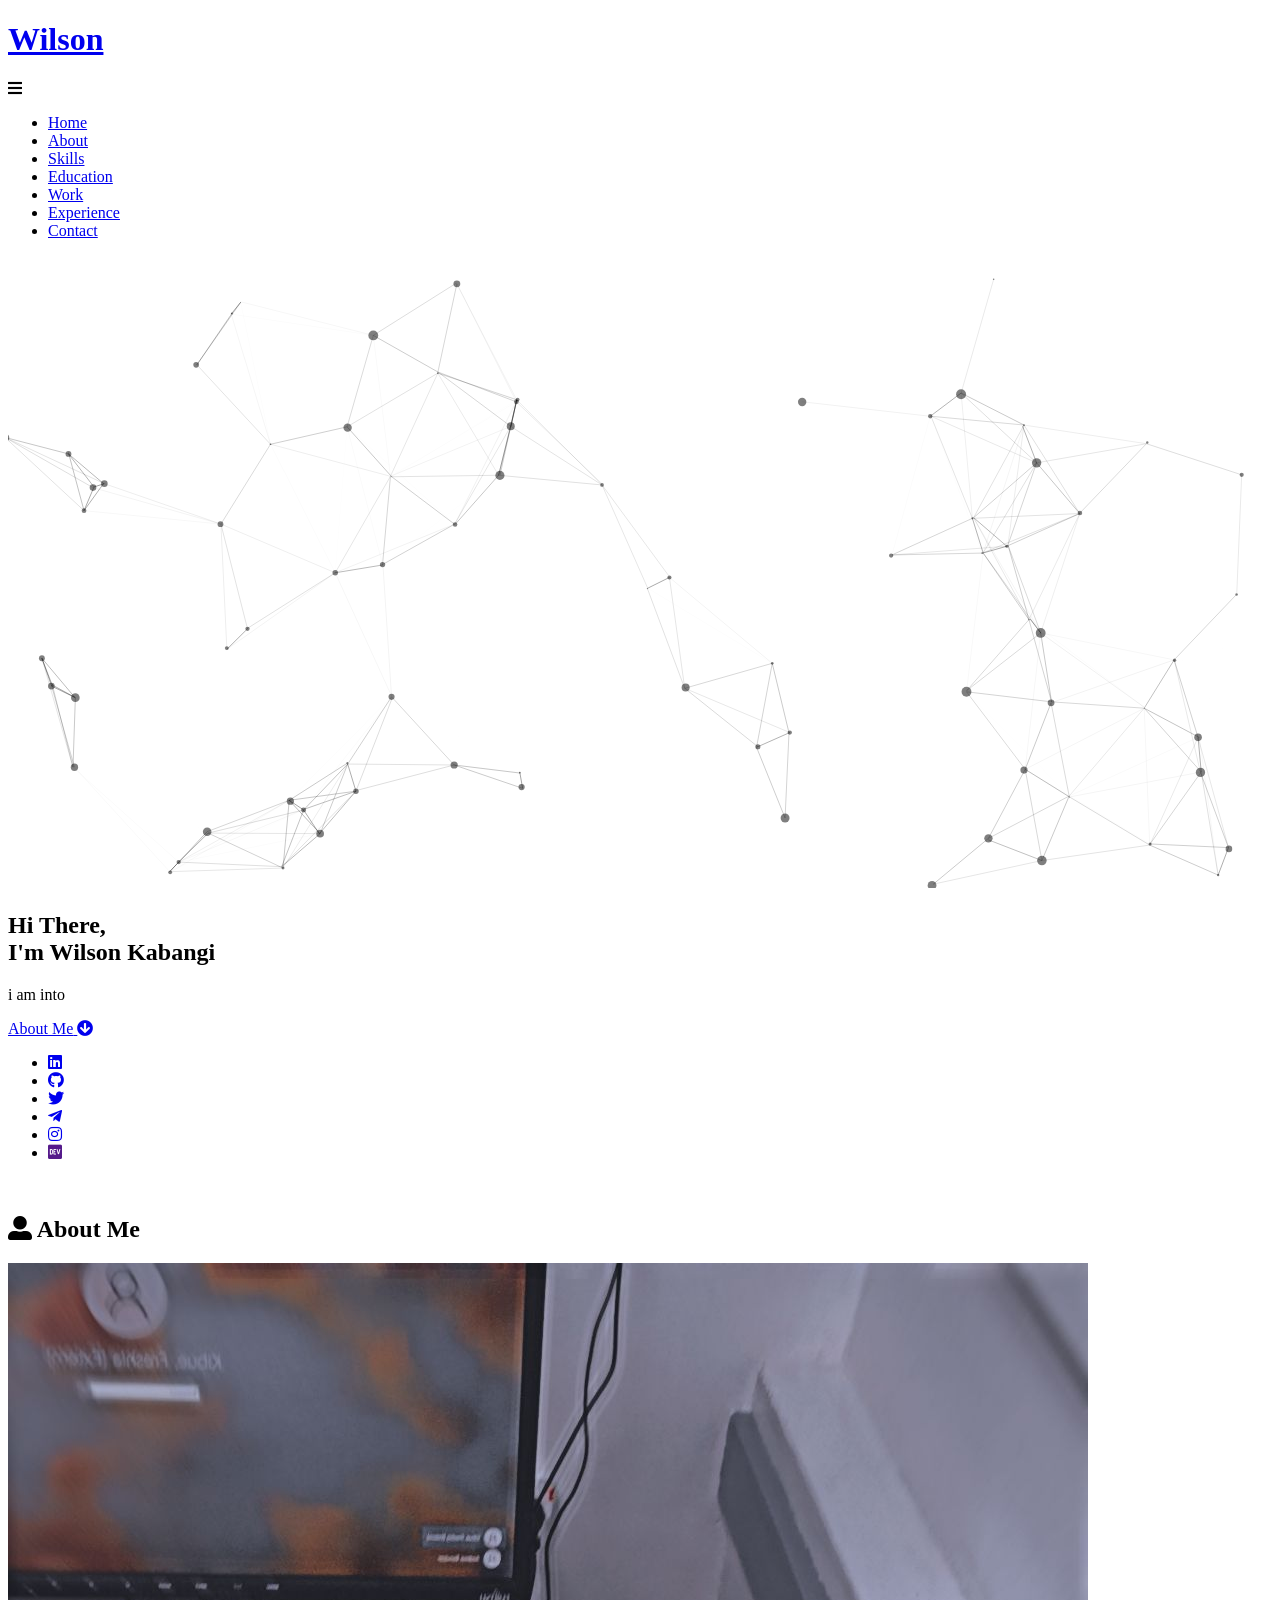
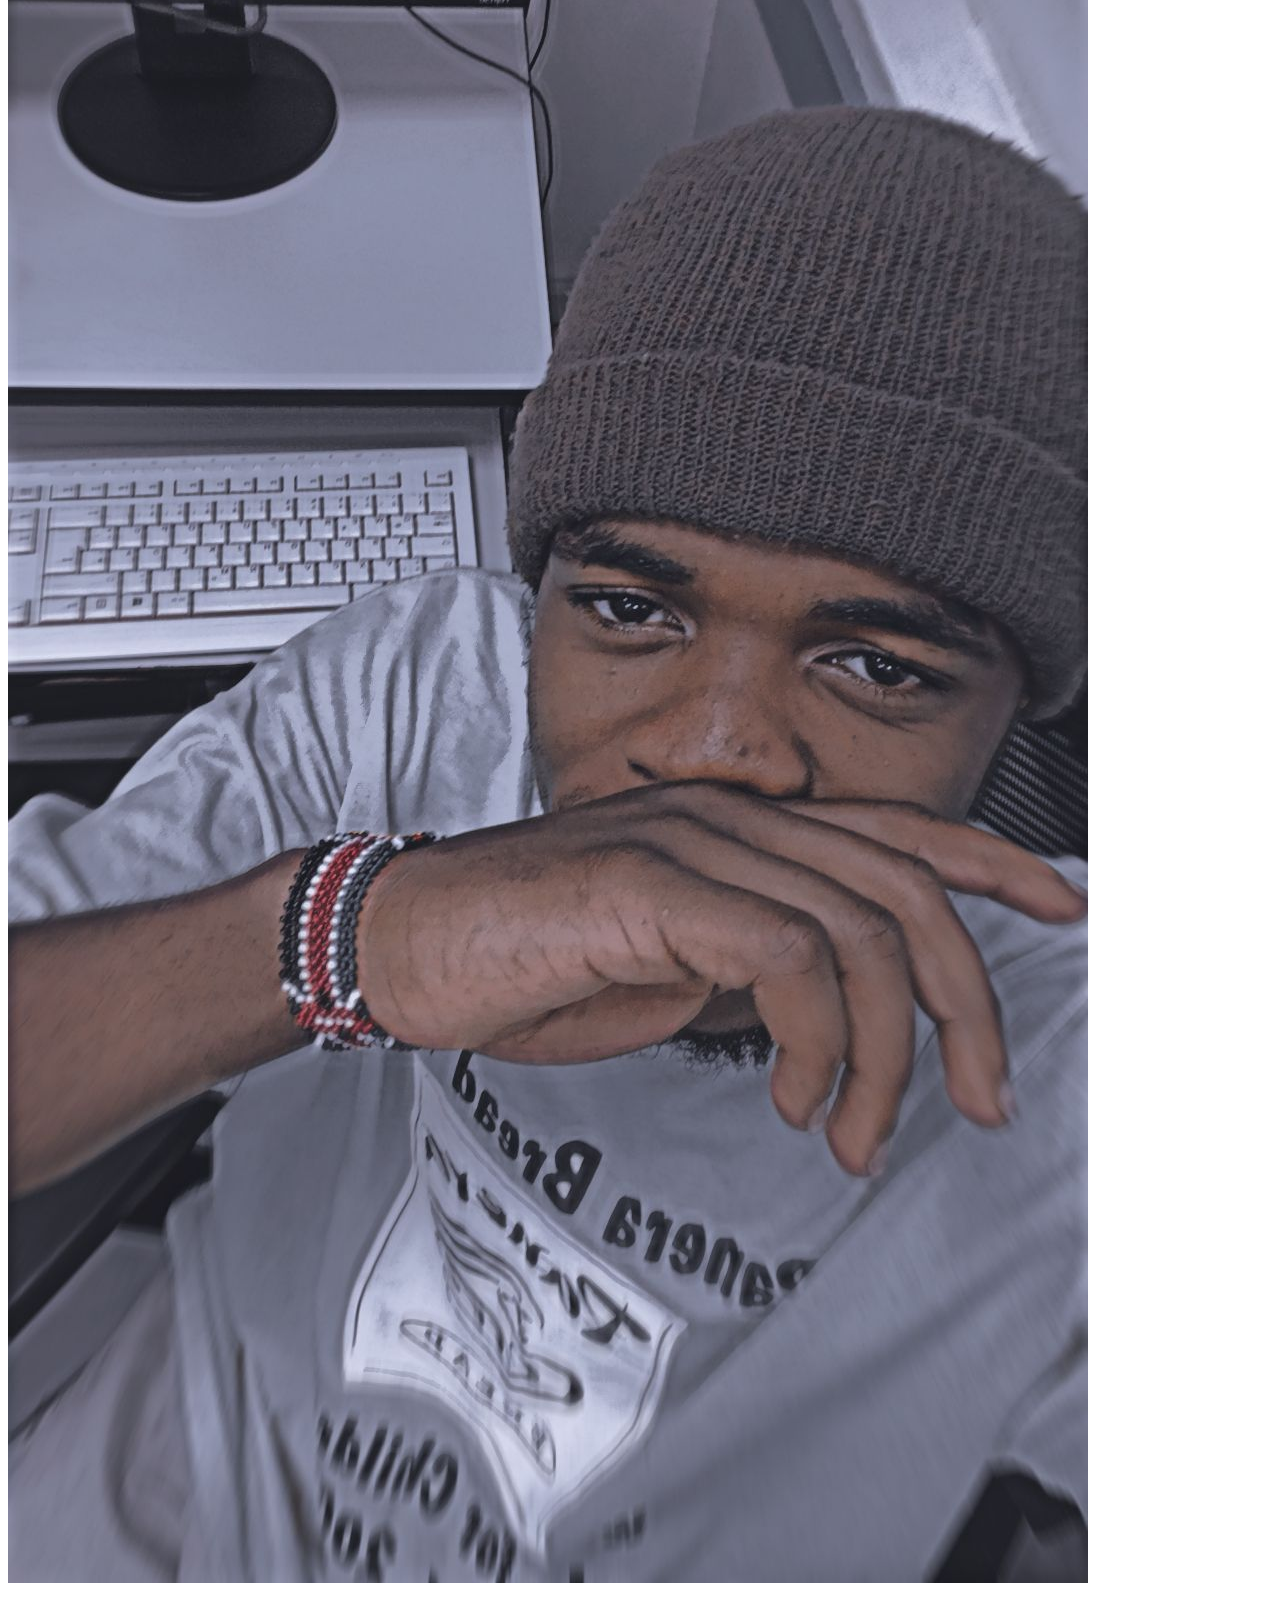
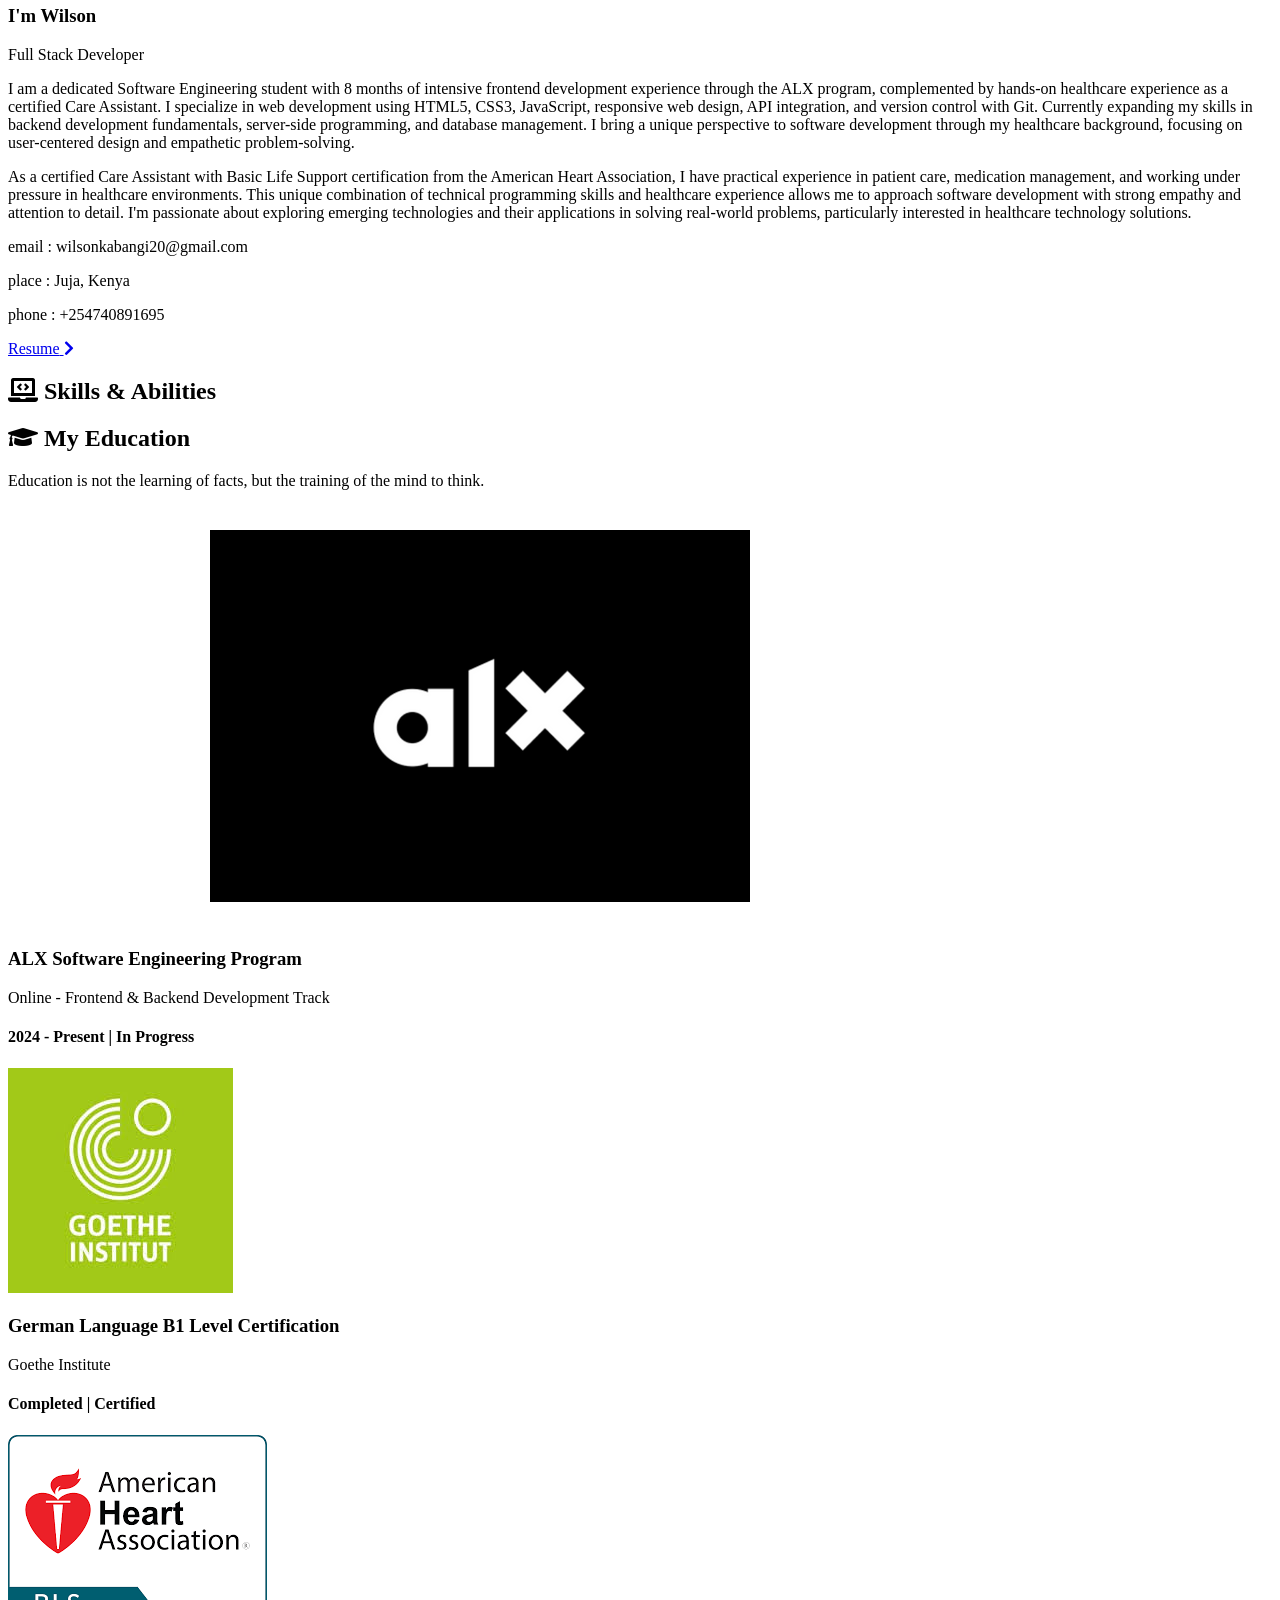
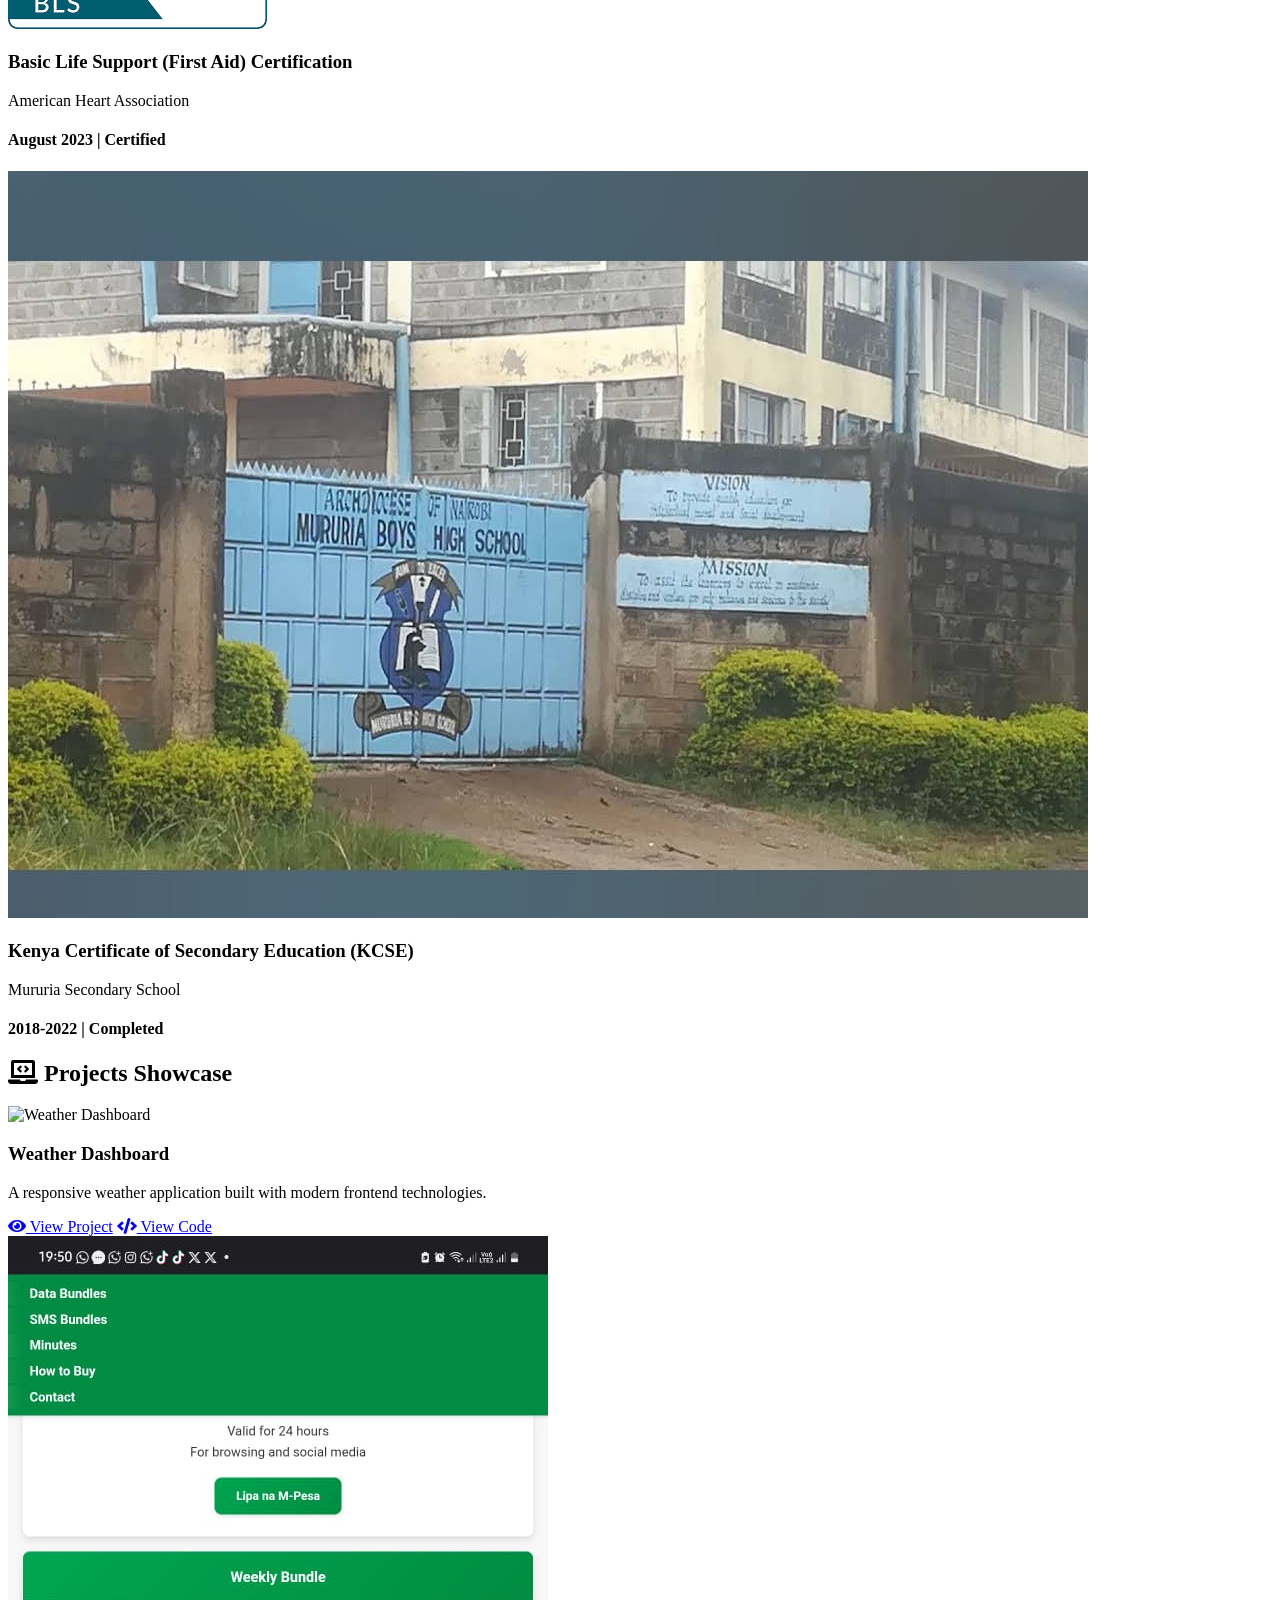
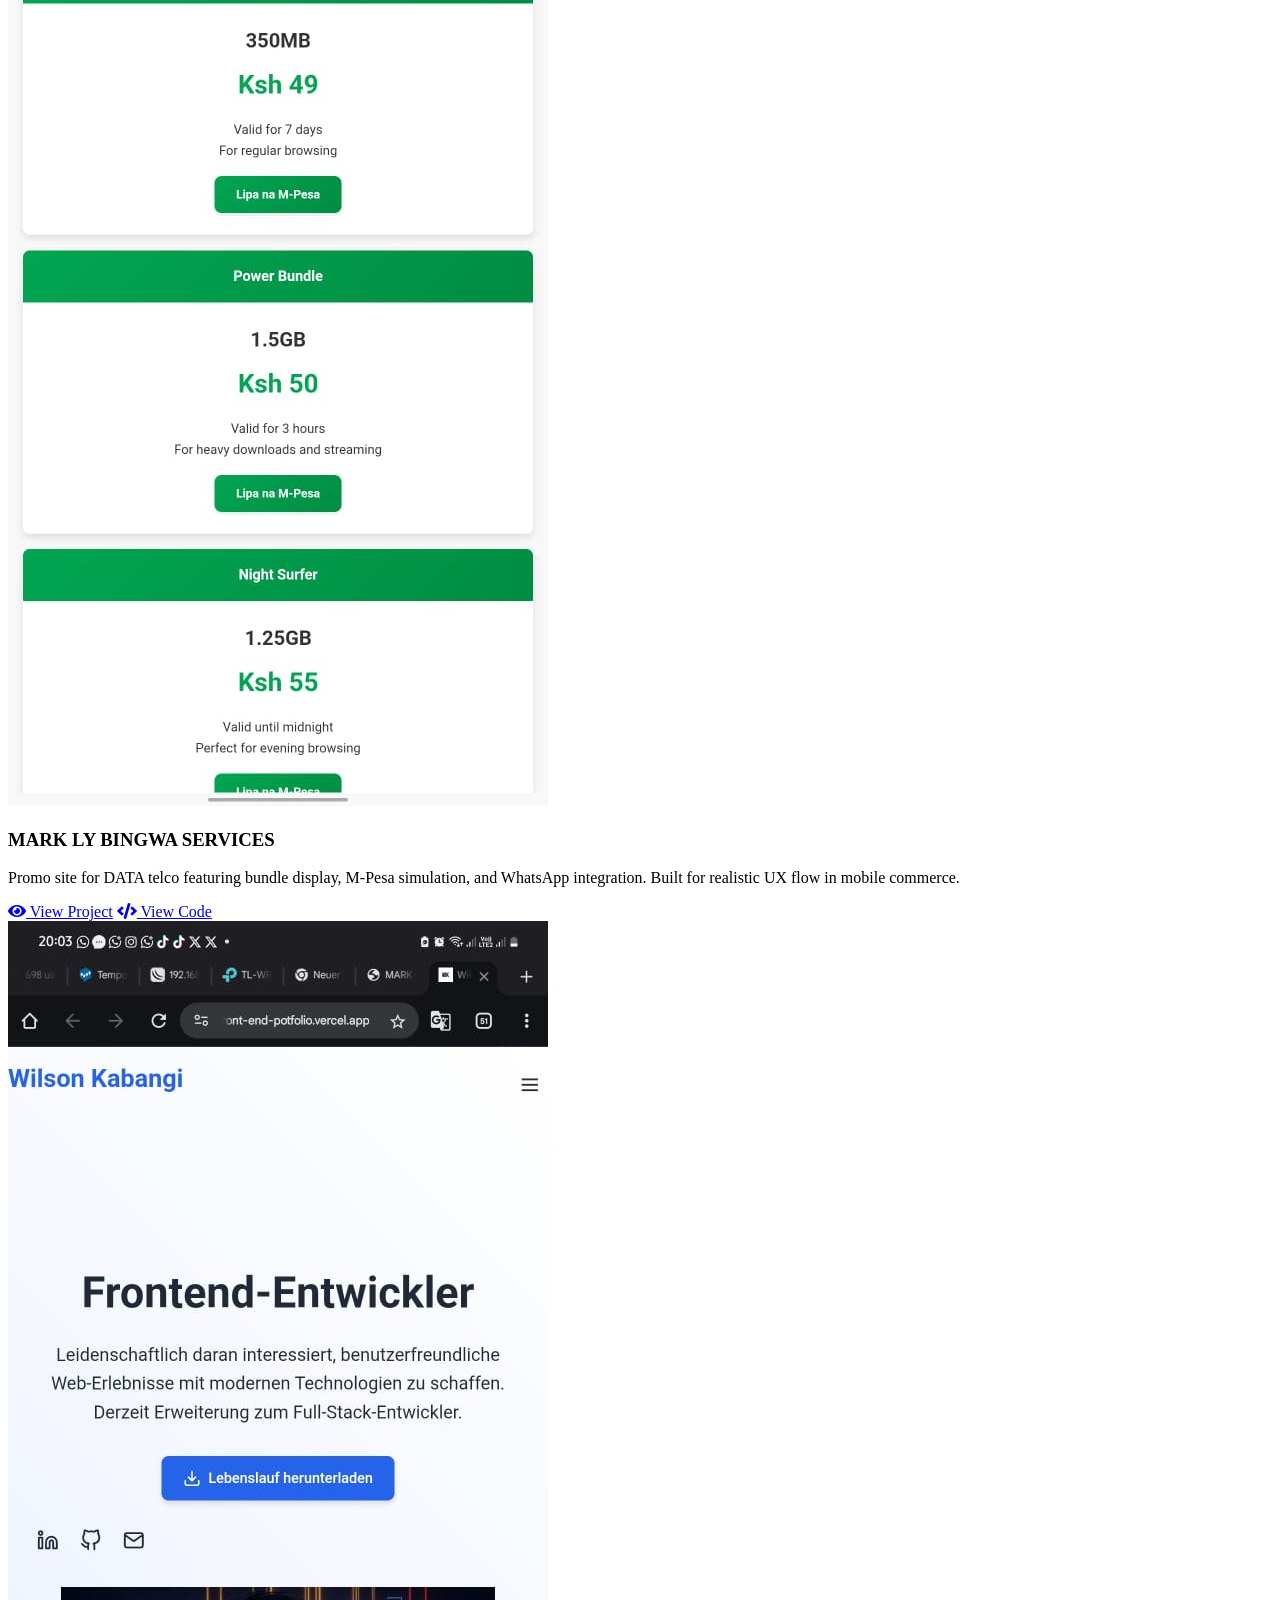
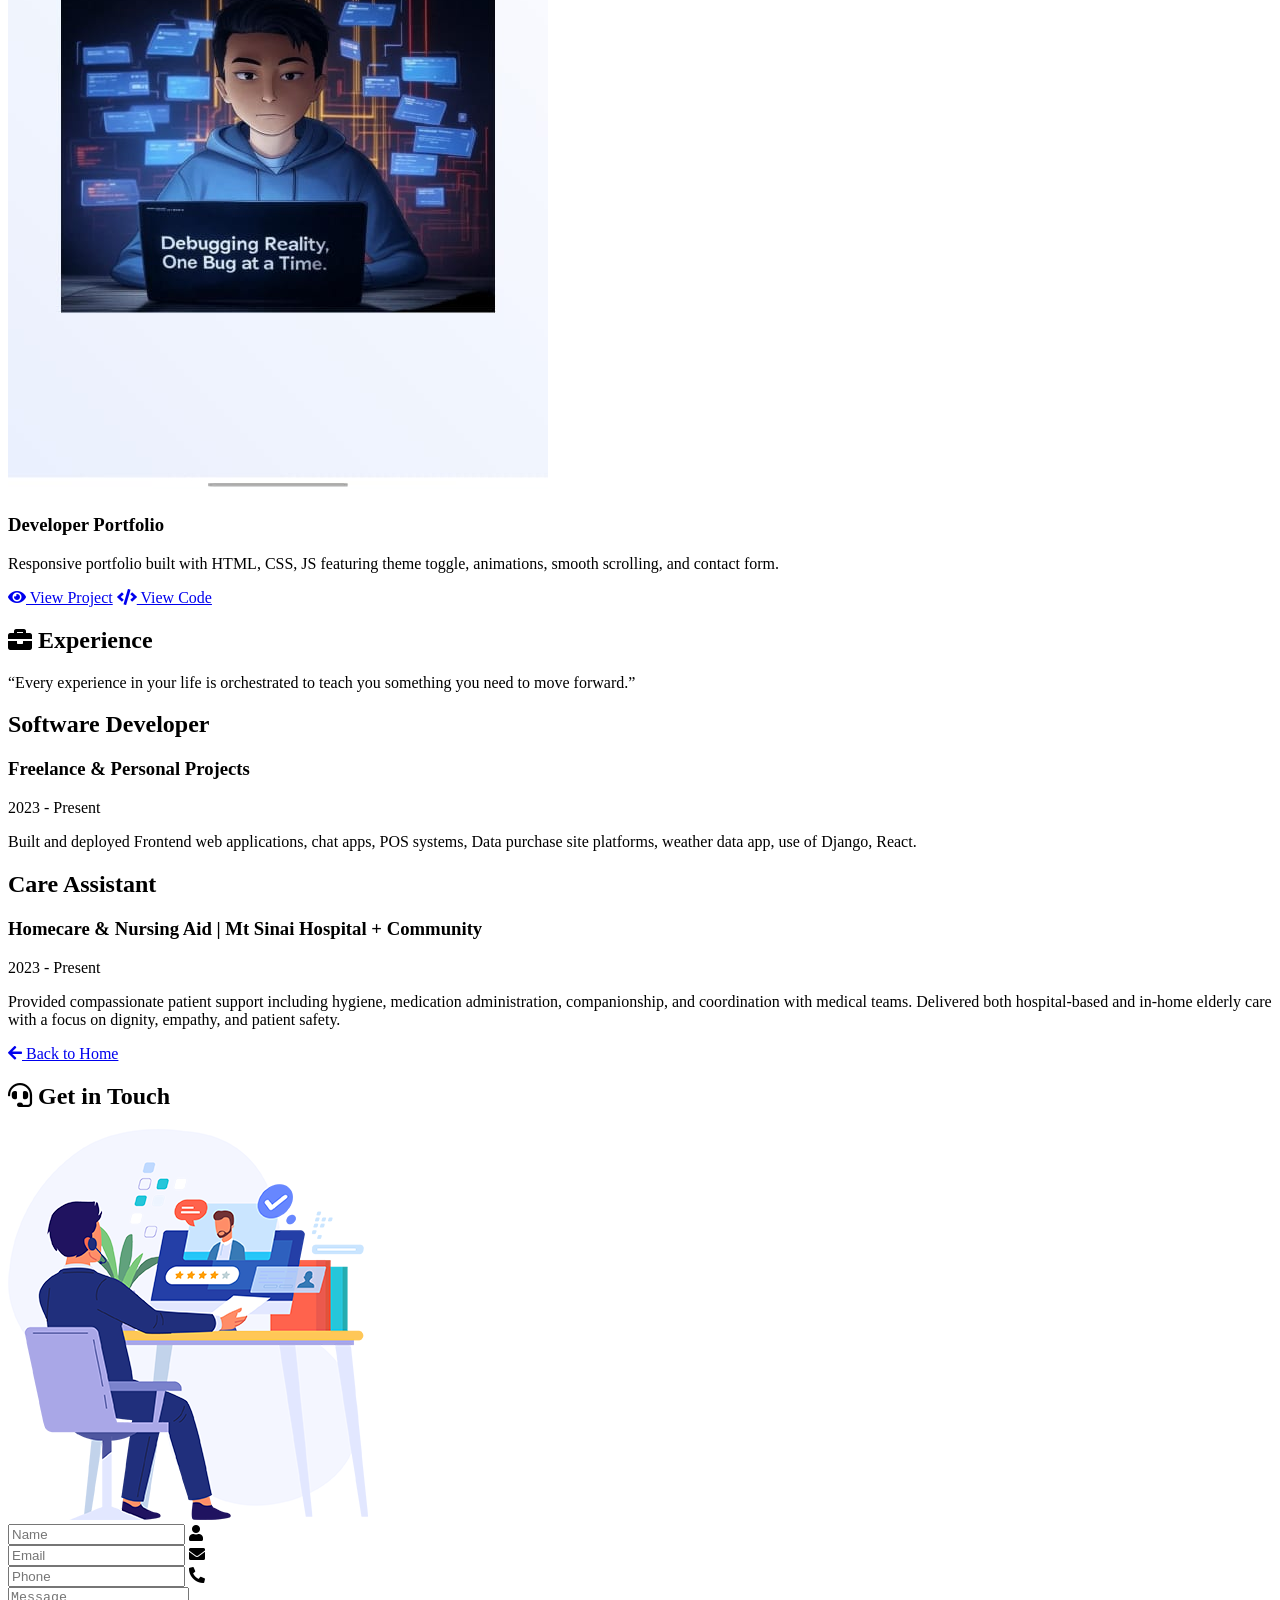
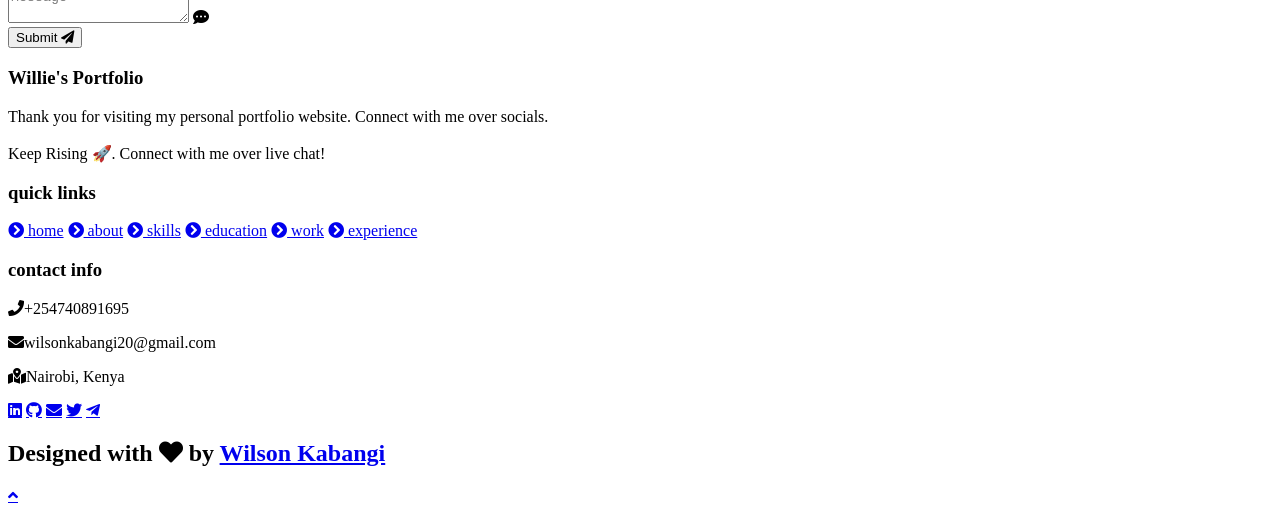
==== commit 7b5b9278: "WEll alligned js images" ====
--- a/index.html
+++ b/index.html
@@ -230,7 +230,7 @@
     </div>
 
     <div class="box tilt">
-      <img draggable="false" src="./assets/images/projects/markly_bundles.jpg" alt="MARK LY BINGWA SERVICES" />
+      <img draggable="false" src="./assets/images/markly_bundles.jpg" alt="MARK LY BINGWA SERVICES" />
       <div class="content">
         <div class="tag">
           <h3>MARK LY BINGWA SERVICES</h3>
@@ -246,7 +246,7 @@
     </div>
 
     <div class="box tilt">
-      <img draggable="false" src="./assets/images/projects/portfolio_preview.jpg" alt="Developer Portfolio" />
+      <img draggable="false" src="./assets/images/portfolio_preview.jpg" alt="Developer Portfolio" />
       <div class="content">
         <div class="tag">
           <h3>Developer Portfolio</h3>
@@ -432,60 +432,7 @@
 <!-- Scripts -->
 <script>
     // CV Data
-    const cvData = {
-        professionalSummary: `
-            Results-oriented, enthusiastic student pursuing a Bachelor of Technology in Communication and Computer Networks and has artisan qualification in Electrical Engineering. 
-            I have hands-on experience in electrical installation, maintenance, and solar system implementation. 
-            I can do some programming and web design and has an online portfolio website. 
-            Able to deliver good customer service and work well under pressure. 
-            I can prioritize my work to meet deadlines, work independently, and as part of a team to produce quality work.
-        `,
-        education: [
-            {
-                degree: "Bachelor of Technology in Communication and Computer Networks",
-                institution: "The Technical University of Kenya",
-                duration: "2023 – Present",
-            },
-            {
-                degree: "Artisan in Electrical Engineering",
-                institution: "St. Kizito Vocational Training Institute",
-                duration: "2023 – 2024",
-            },
-            {
-                degree: "Kenya Certificate of Secondary Education (KCSE)",
-                institution: "Sawagongo Boys High School",
-                grade: "B Plain",
-                duration: "2019 – 2022",
-            },
-            {
-                degree: "Kenya Certificate of Primary Education (KCPE)",
-                institution: "Karapul Primary School",
-                score: "347",
-                duration: "2011 – 2018",
-            },
-        ],
-        workExperience: [
-            {
-                role: "Electrical Technician",
-                company: "Self-Employed",
-                duration: "2023 - Present",
-                responsibilities: [
-                    "Conduct repairs, installation, and maintenance on several electrical devices to ensure they are efficient and safe to use.",
-                    "Conduct electrical installations in domestic and commercial buildings to ensure that the work done will meet the required standards concerning safety.",
-                    "Involved in installing and repairing machines at production plants to maximize production.",
-                    "Assist in the installation of the solar system, hence contributing to a sustainable environment by providing clients with clean energy.",
-                ],
-            },
-        ],
-        skills: [
-            "Technical Expertise: Strong understanding of electrical systems, electronics, and renewable energy technologies.",
-            "Programming Skills: Familiar with HTML, CSS, and JavaScript.",
-            "Web Design: Experience designing responsive websites and my online portfolio with a focus on user experience.",
-            "Customer Service Excellence: Committed to understanding client needs and providing solutions tailored to their needs.",
-            "Teamwork: Experience working in diverse teams to deliver project results.",
-            "Multitasking Ability: Proficient in handling multiple priorities effectively in dynamic and fast-paced environments.",
-        ],
-    };
+    
 
     // Populate Professional Summary
     document.getElementById("professionalSummary").innerText = cvData.professionalSummary;
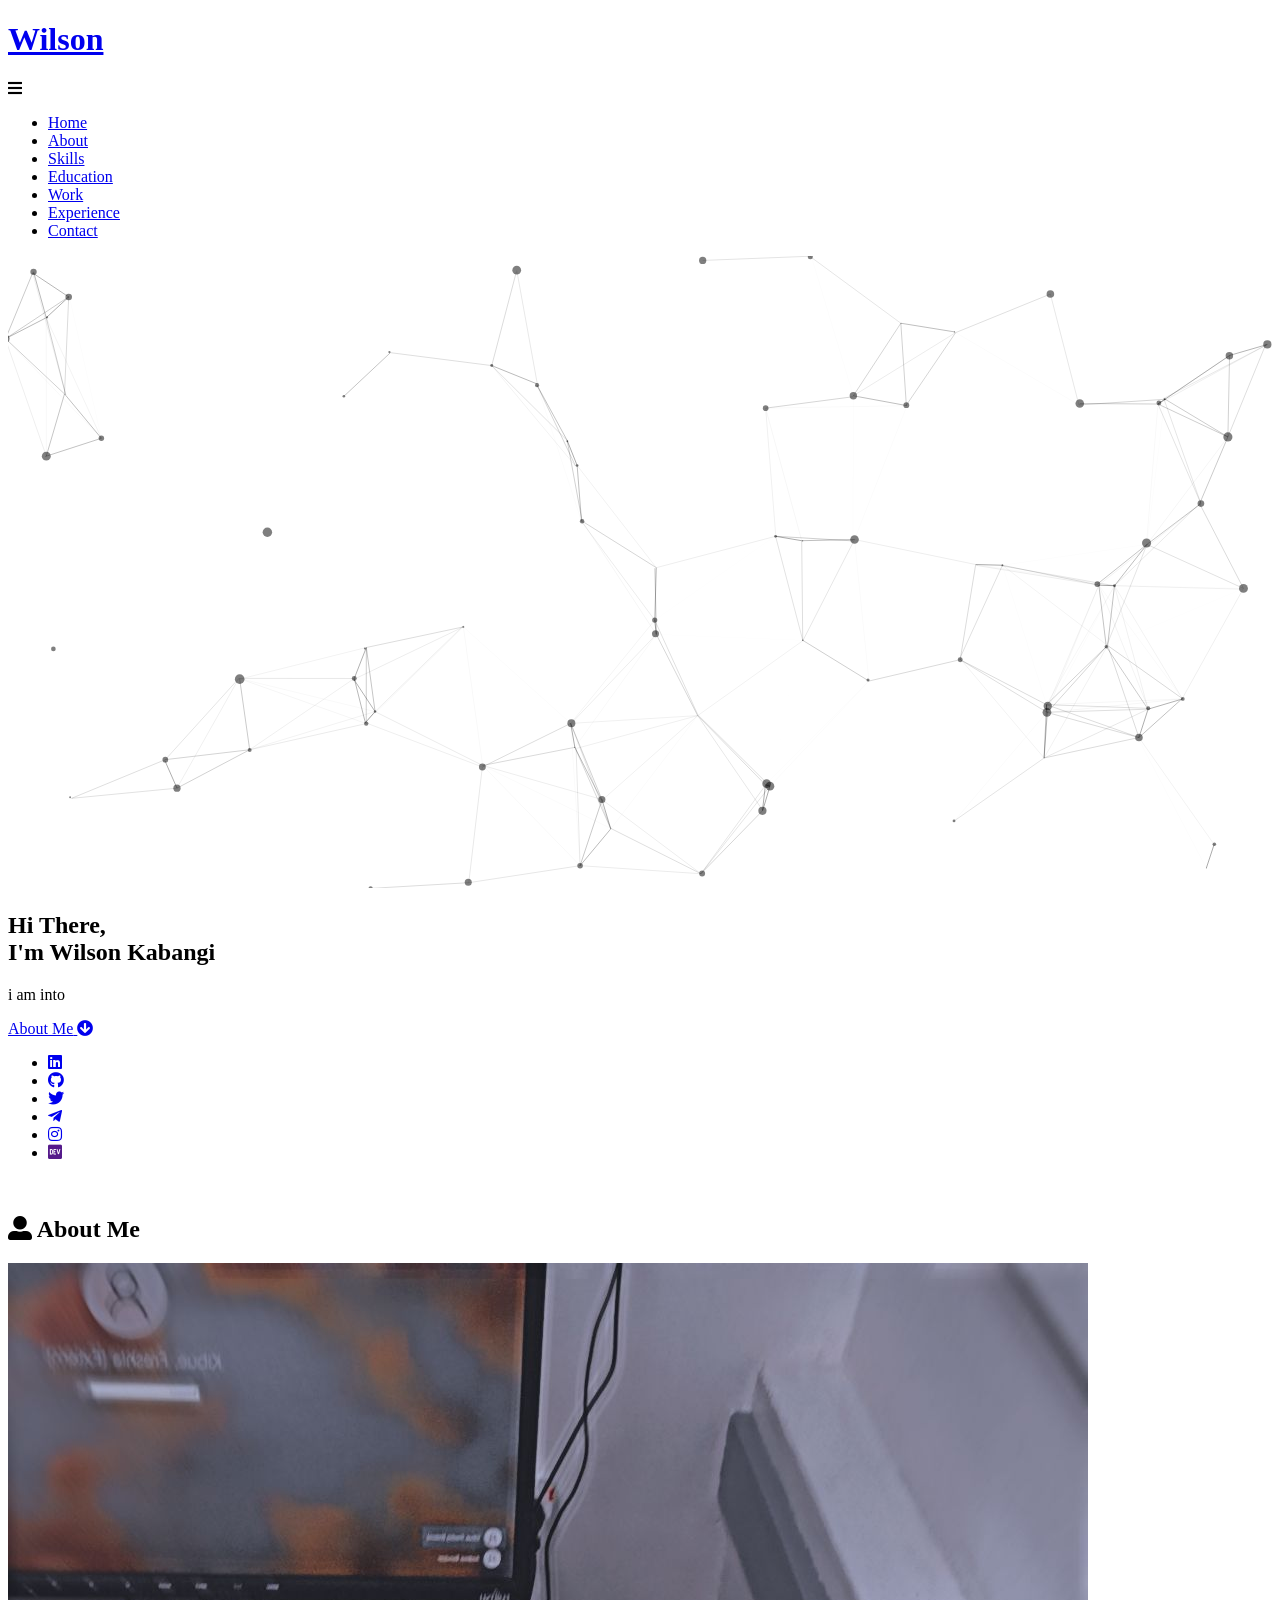
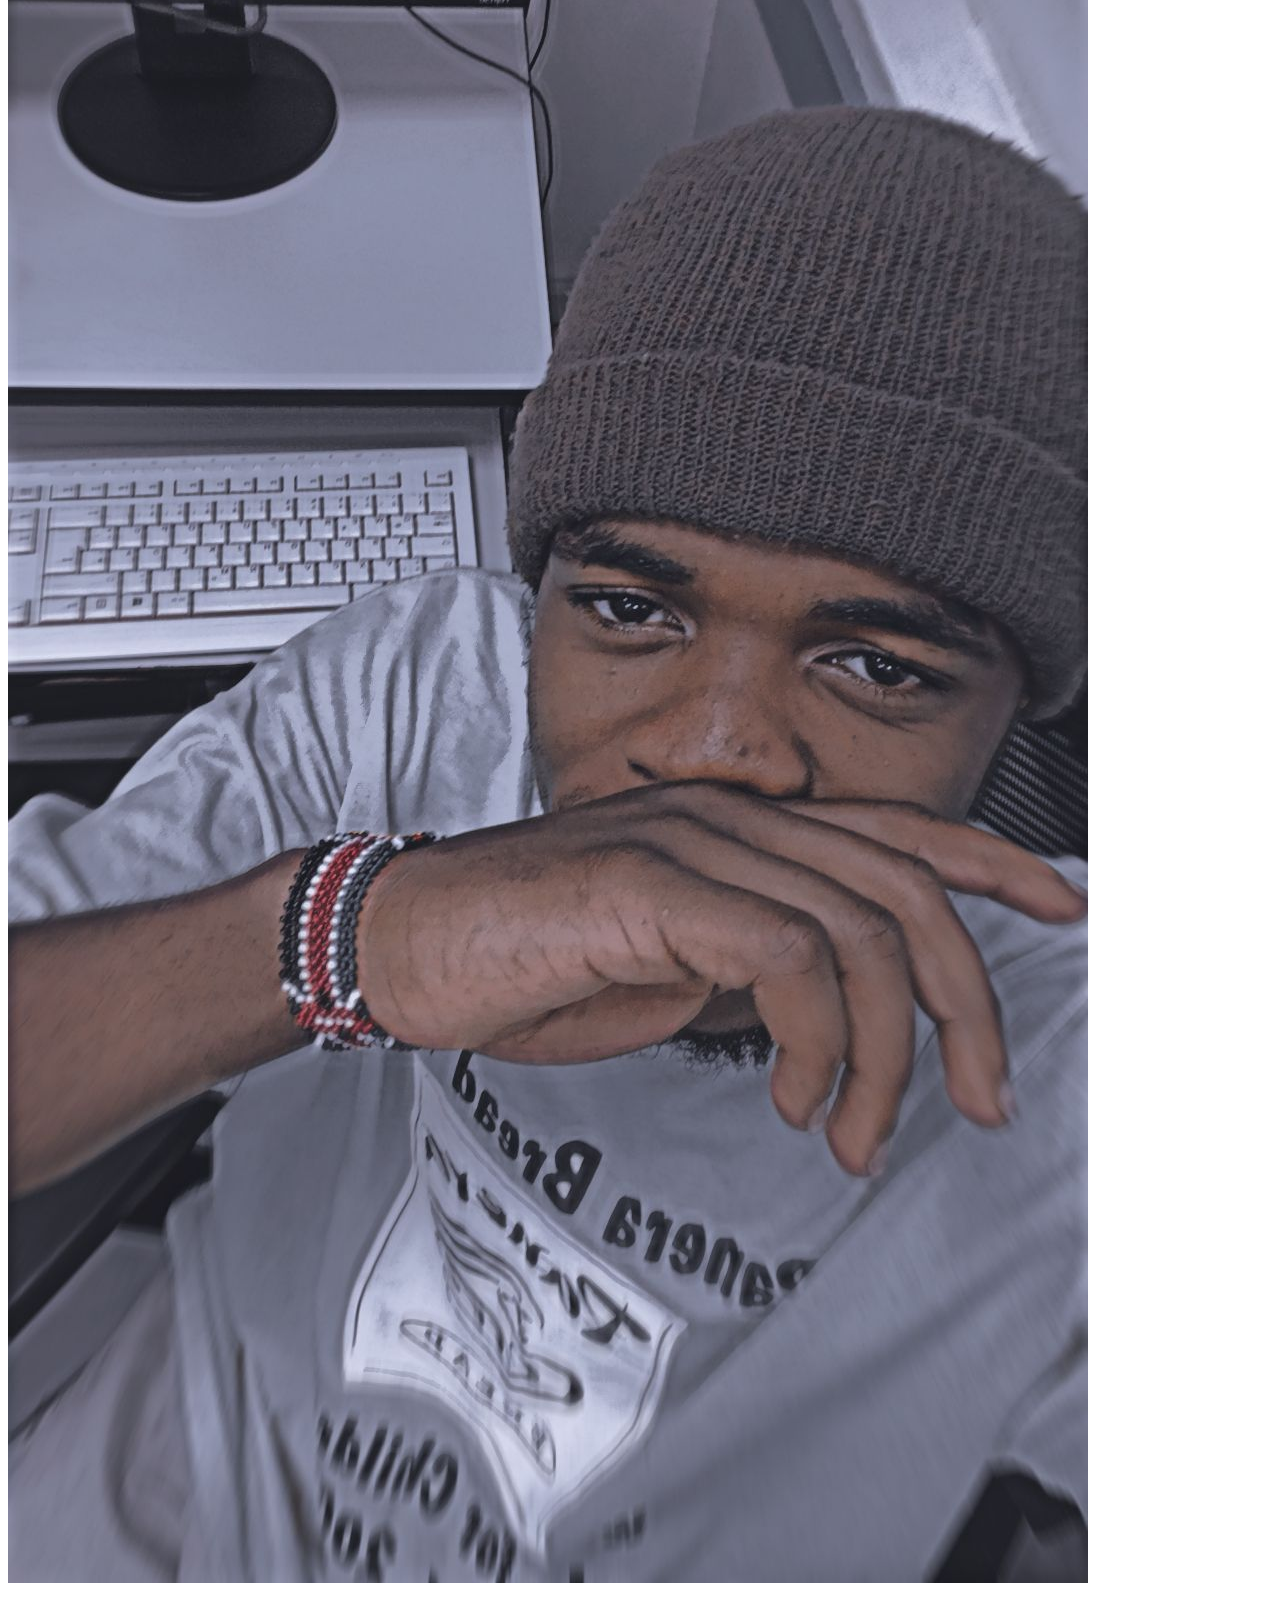
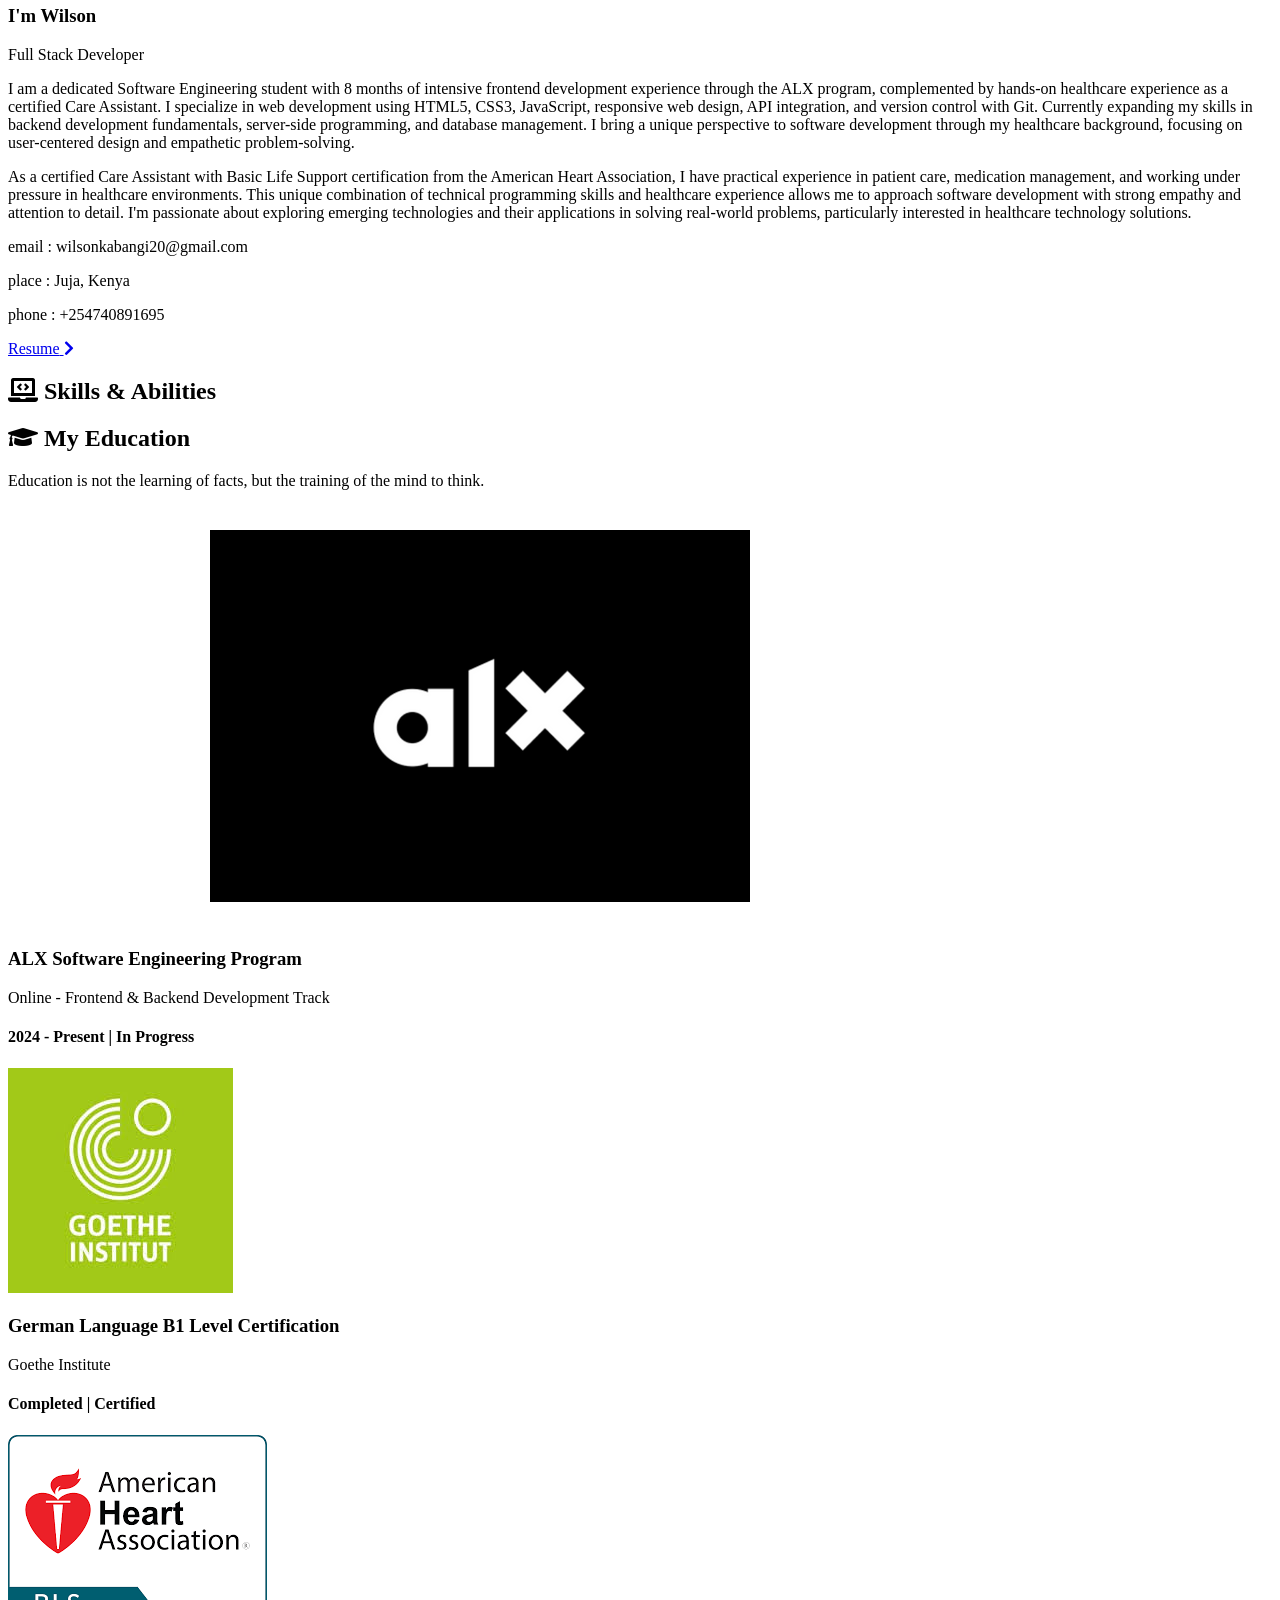
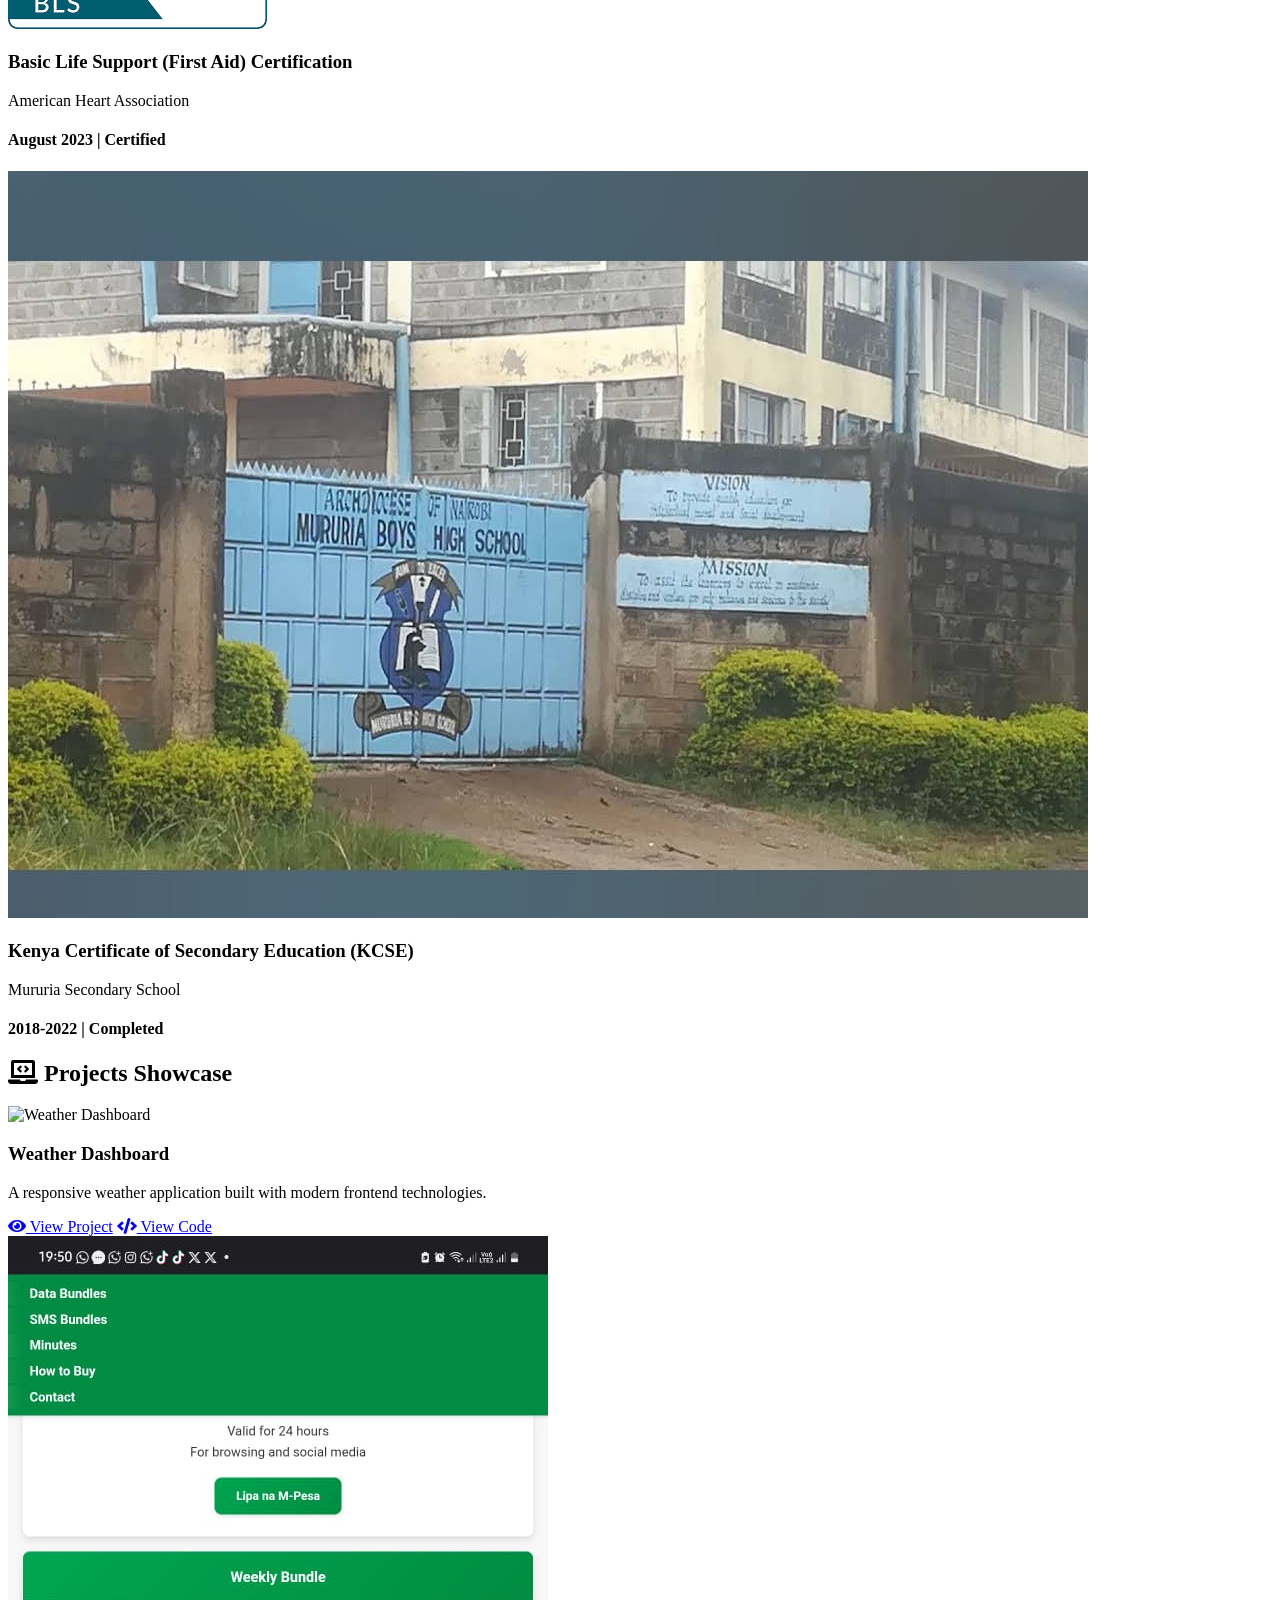
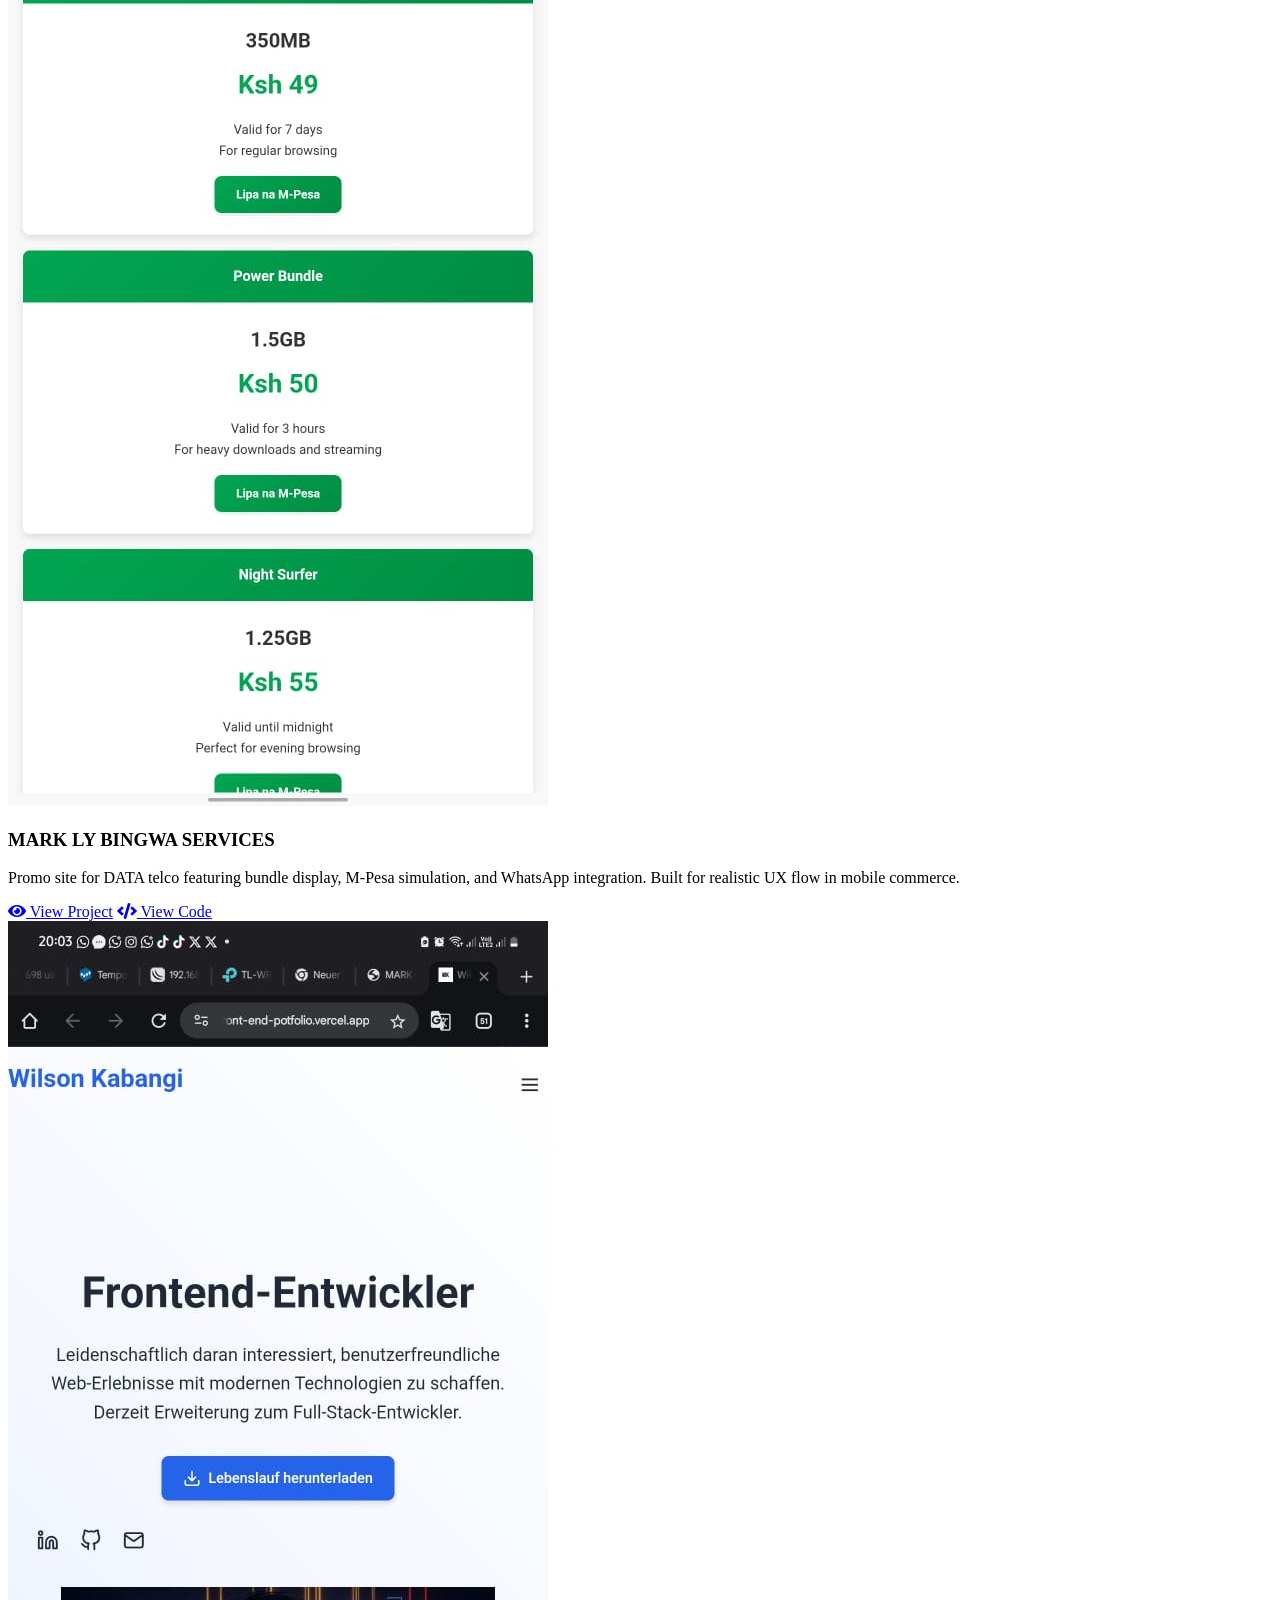
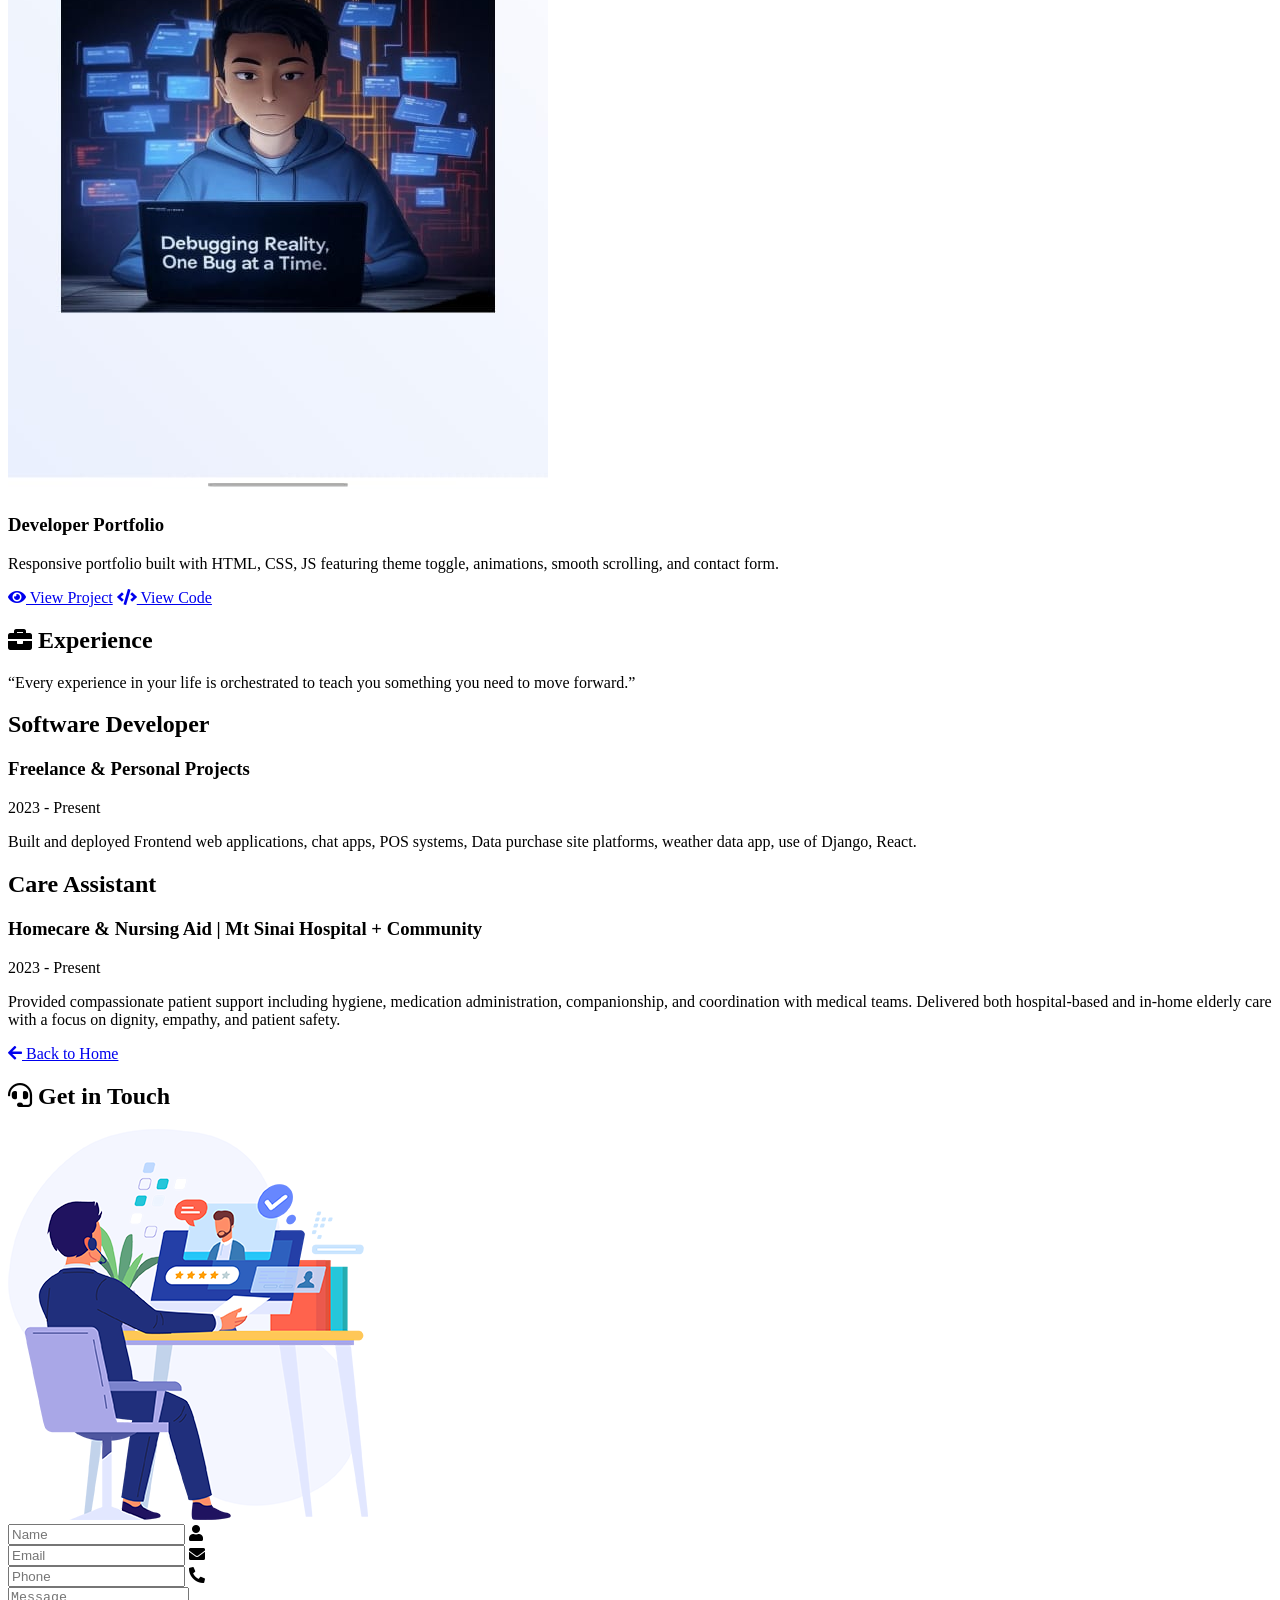
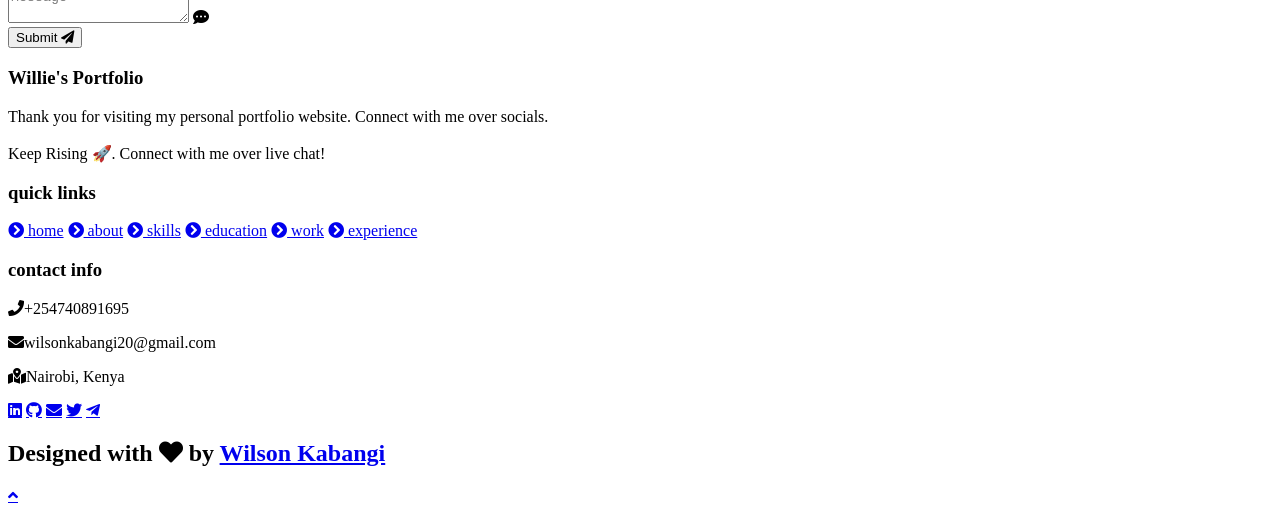
==== commit d2008329: "Patience" ====
--- a/index.html
+++ b/index.html
@@ -72,11 +72,11 @@
     </a>
     <div class="socials">
         <ul class="social-icons">
-          <li//+><a class="linkedin" aria-label="LinkedIn" href="www.linkedin.com/in/collins-otieno-450131362" target="_blank"><i class="fab fa-linkedin"></i></a></li> 
-          <li><a class="github" aria-label="GitHub" href="https://github.com/colloceo/" target="_blank"><i class="fab fa-github"></i></a></li>
-          <li><a class="twitter" aria-label="Twitter" href="https://x.com/collooceo?t=GRkjVHsbjPYsFX1cR4kLnw&s=09" target="_blank"><i class="fab fa-twitter"></i></a></li>
-          <li><a class="telegram" aria-label="Telegram" href="t.me/Colloceo" target="_blank"><i class="fab fa-telegram-plane"></i></a></li>
-          <li><a class="instagram" aria-label="Instagram" href="https://www.instagram.com/invites/contact/?igsh=cG01Zzg5NnM0eTFv&utm_content=u4lmw6v"><i class="fab fa-instagram" target="_blank"></i></a></li>
+          <li//+><a class="linkedin" aria-label="LinkedIn" href="https://www.linkedin.com/in/wilson-kabangi-948a0b311" target="_blank"><i class="fab fa-linkedin"></i></a></li> 
+          <li><a class="github" aria-label="GitHub" href="https://github.com/Njenduuh/" target="_blank"><i class="fab fa-github"></i></a></li>
+          <li><a class="twitter" aria-label="Twitter" href="https://x.com/kafangiwilson?t=N299pLUEkXflyv3NesiYHA&s=09" target="_blank"><i class="fab fa-twitter"></i></a></li>
+          <li><a class="telegram" aria-label="Telegram" href="t.me/wilsonnnkkk" target="_blank"><i class="fab fa-telegram-plane"></i></a></li>
+          <li><a class="instagram" aria-label="Instagram" href="https://www.instagram.com/willlieeeeeeeeeee/profilecard/?igsh=MTAyODFzNmQxMnQ1OQ=="><i class="fab fa-instagram" target="_blank"></i></a></li>
           <li><a class="dev" aria-label="Dev" href="" target="_blank"><i class="fab fa-dev"></i></a></li>
         </ul>
       </div>
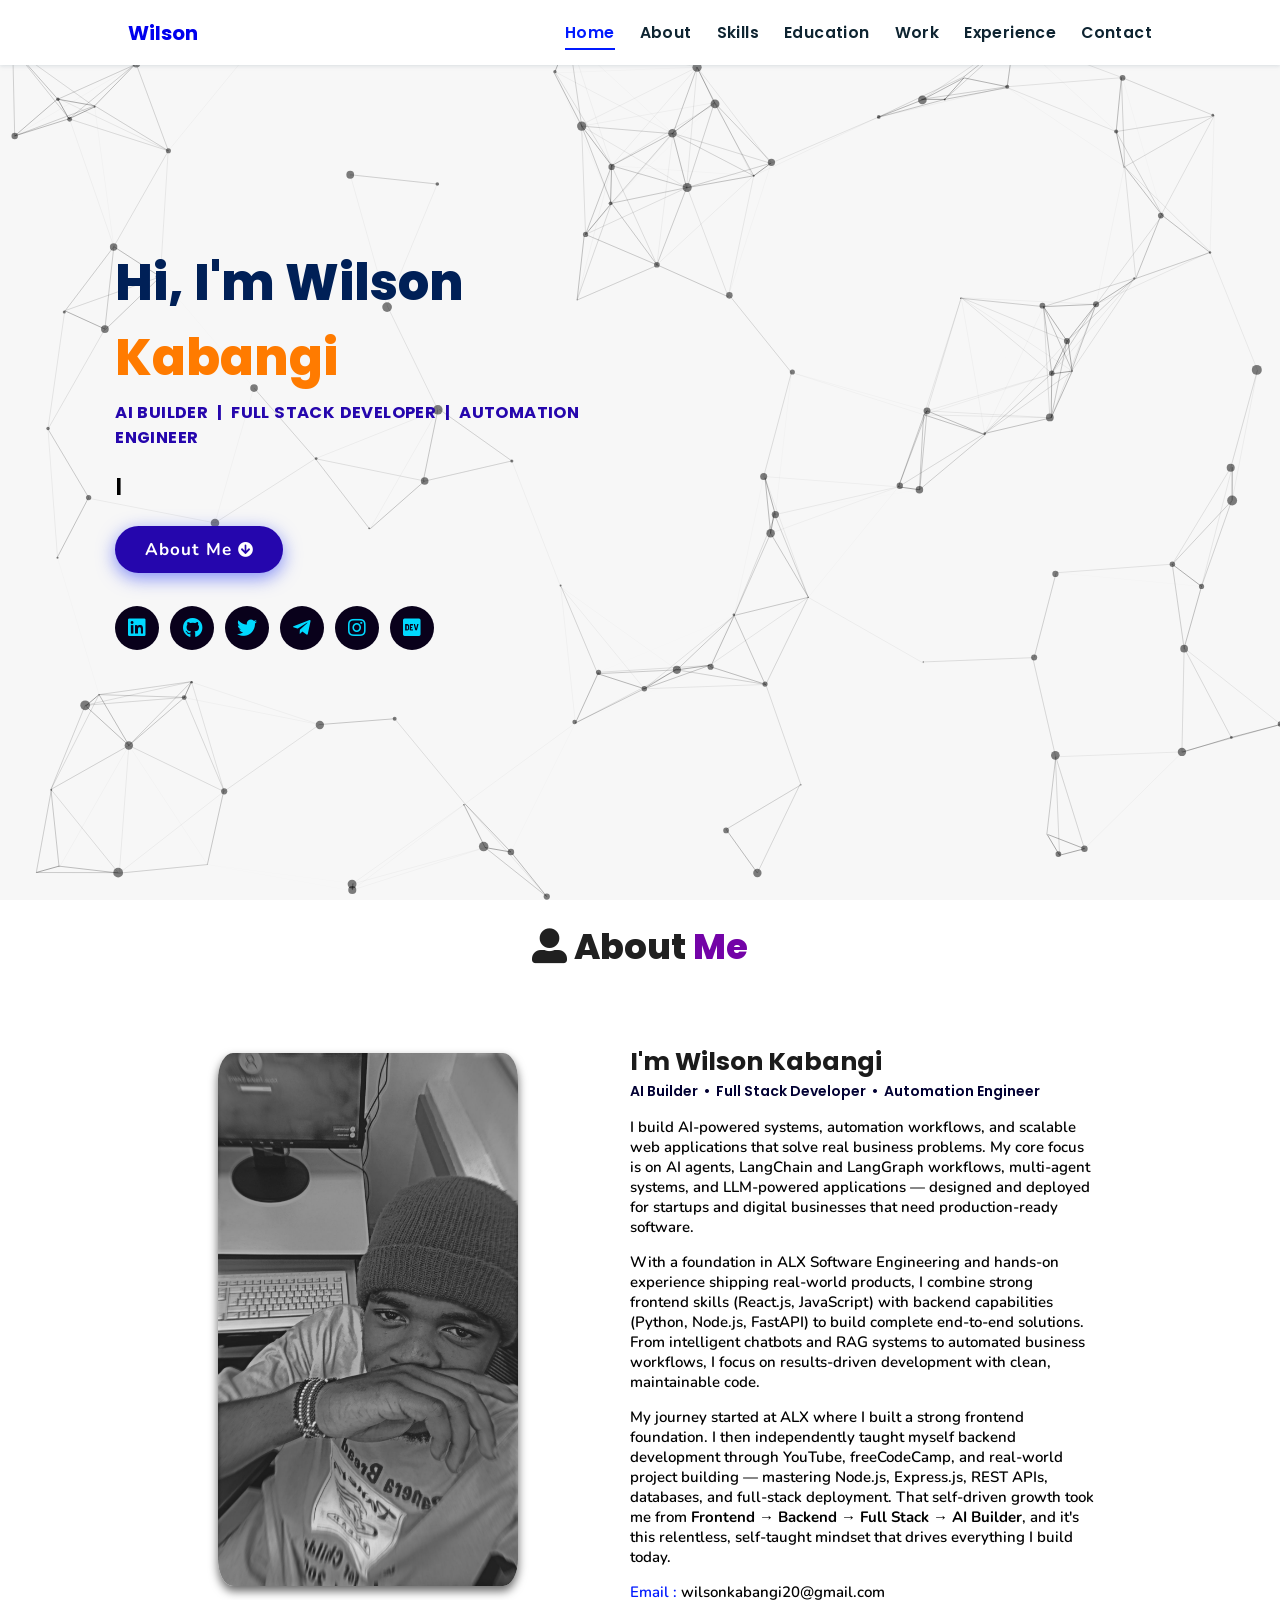
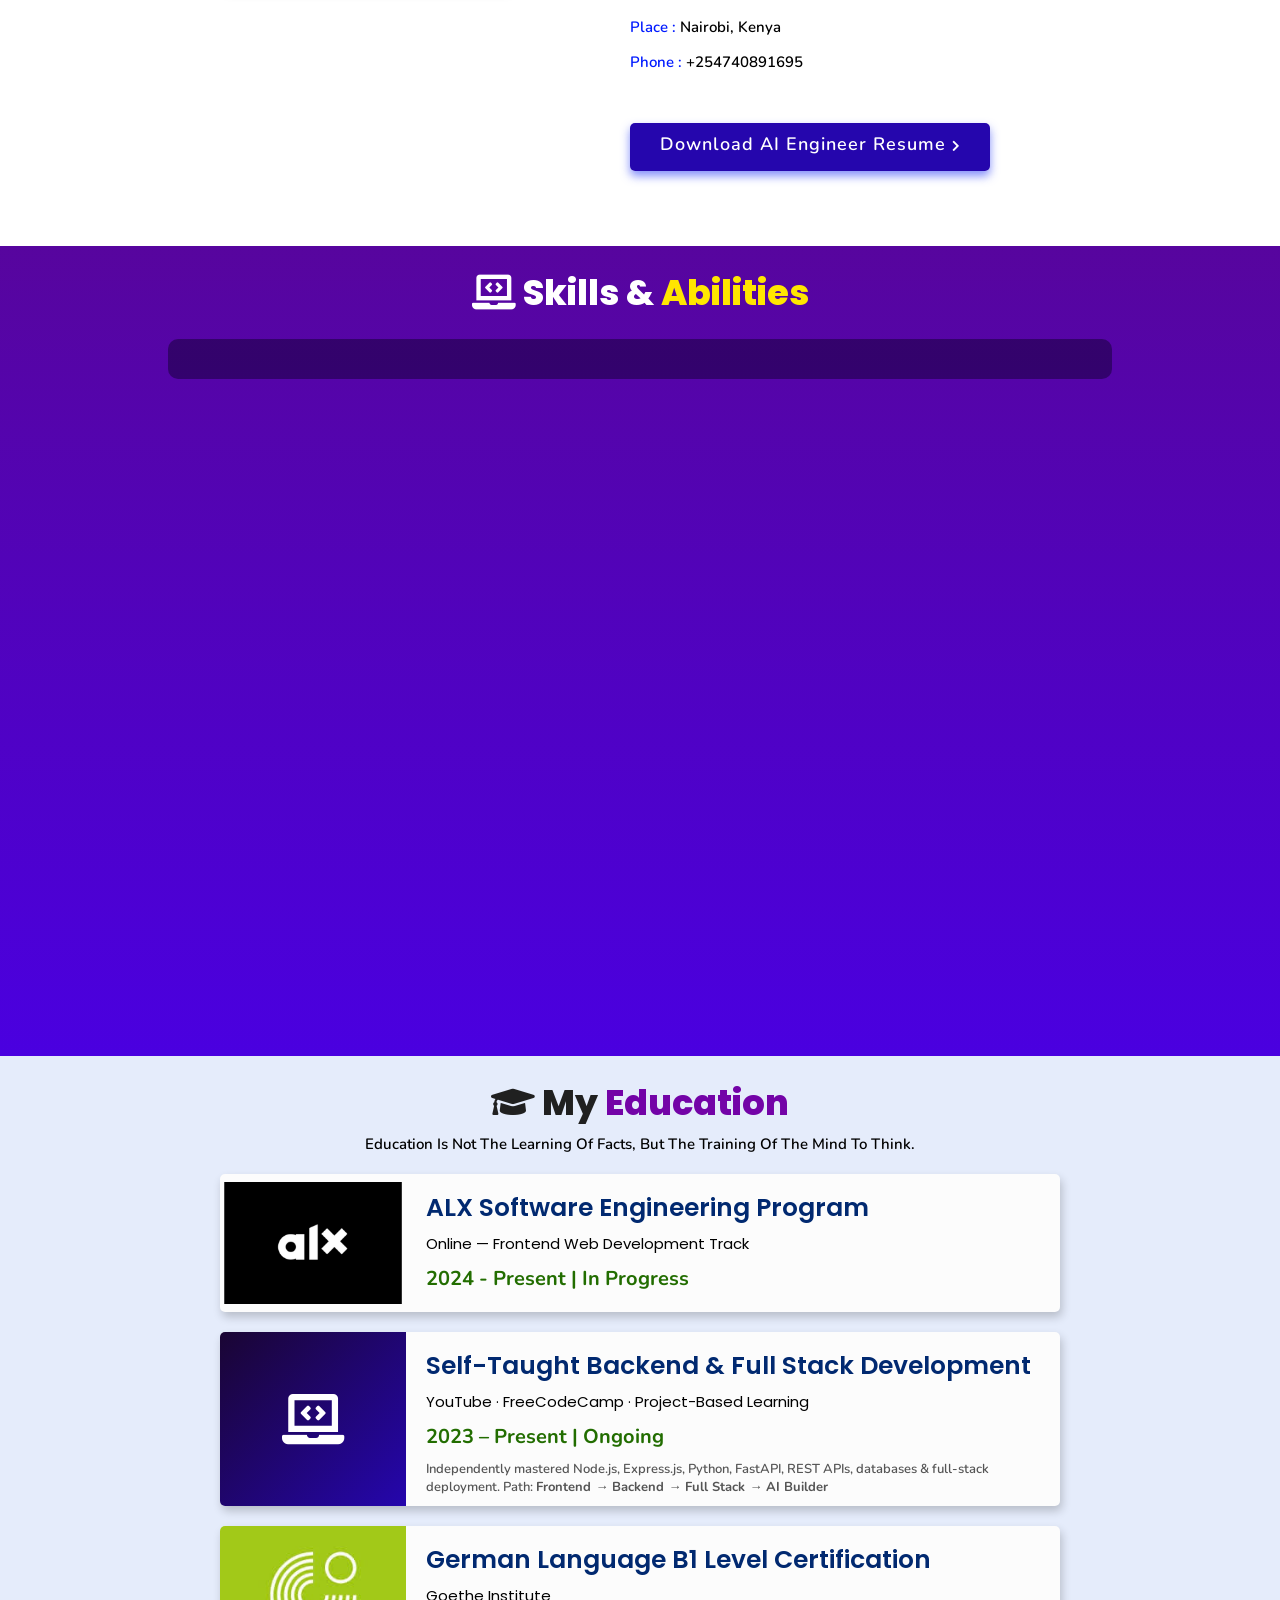
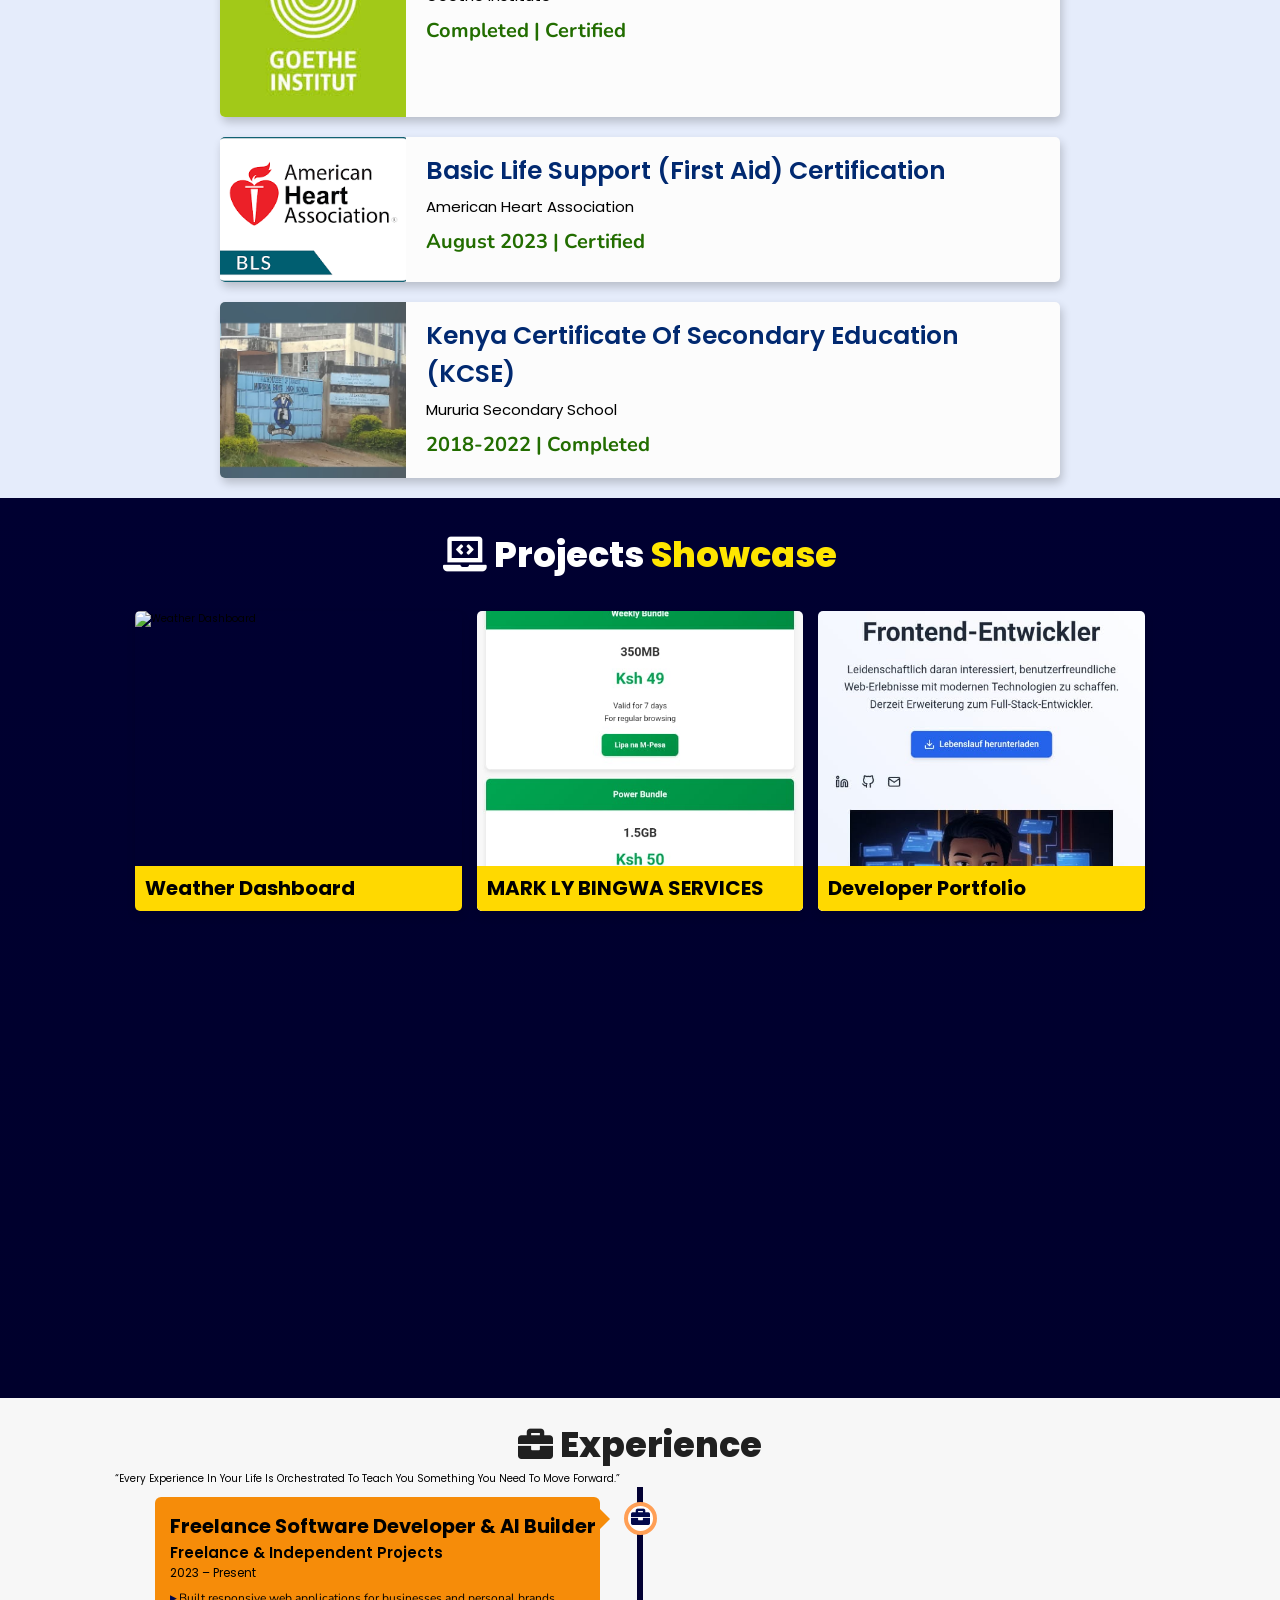
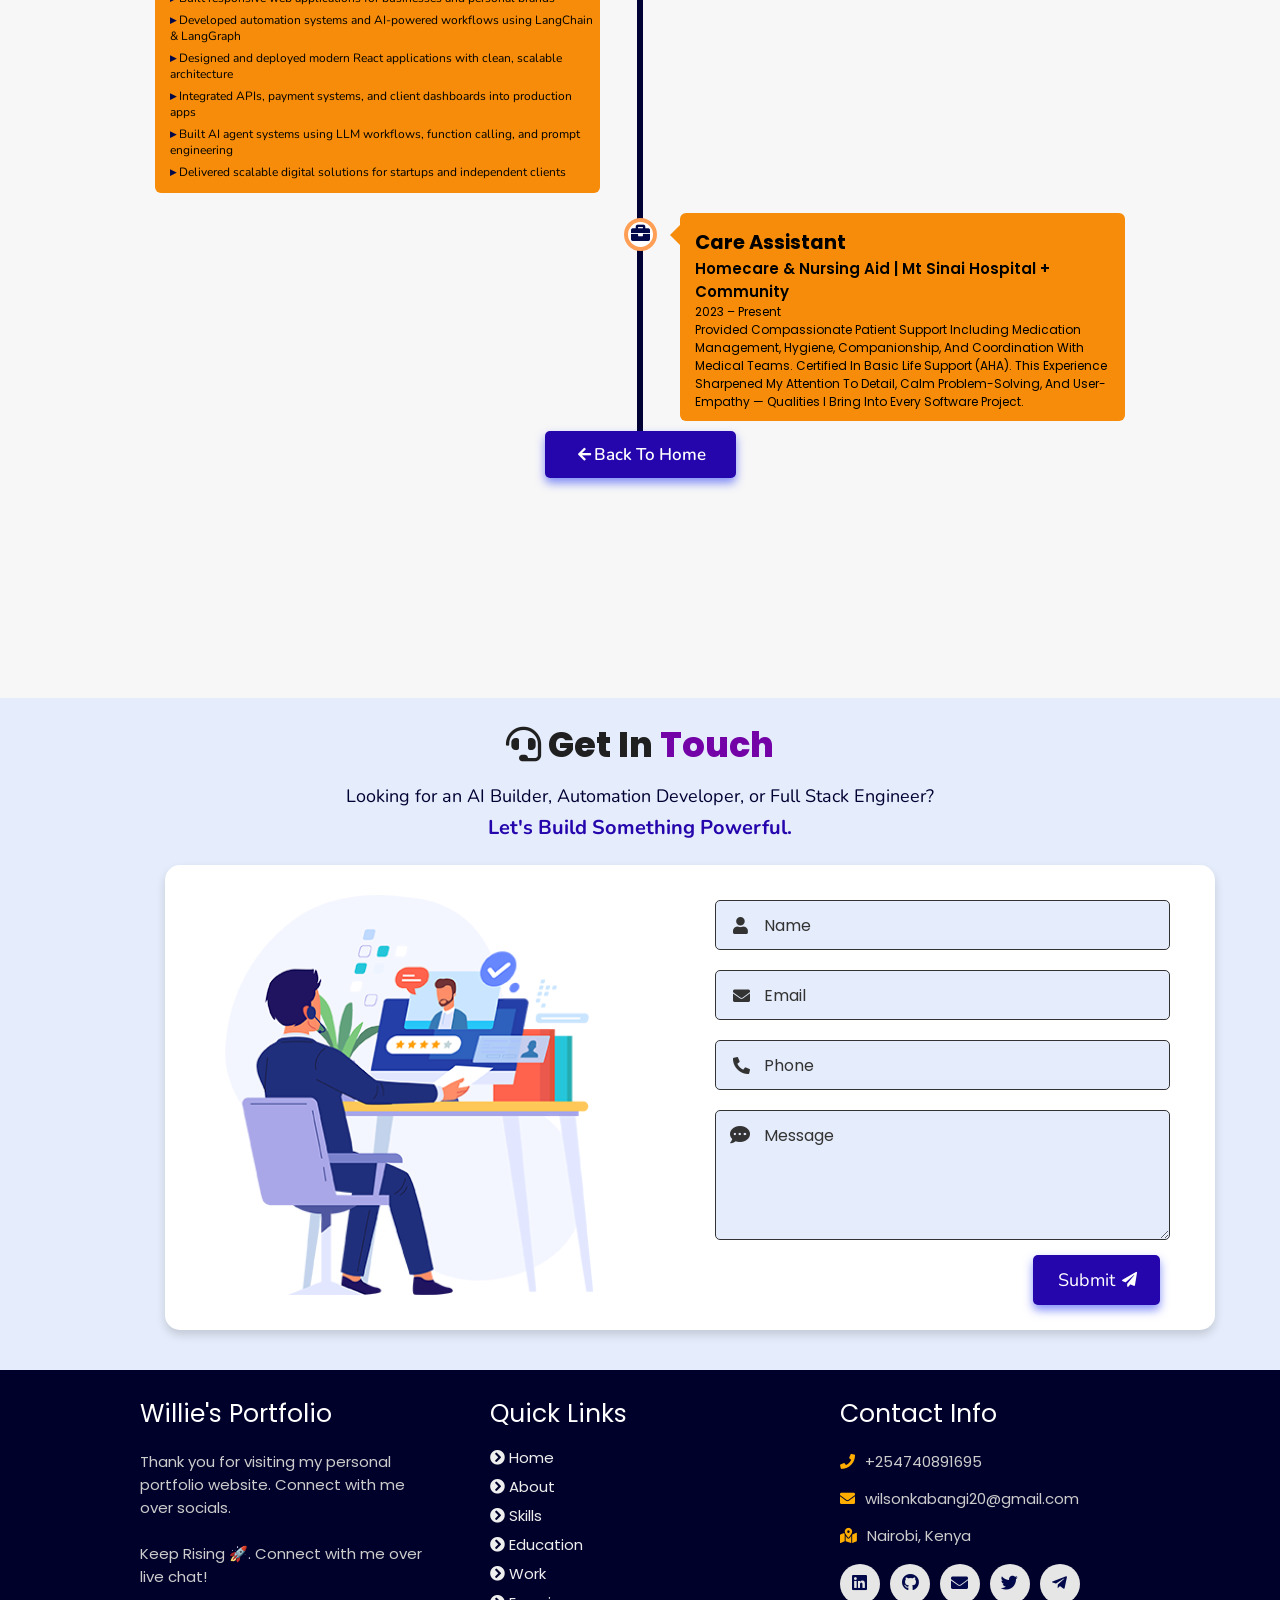
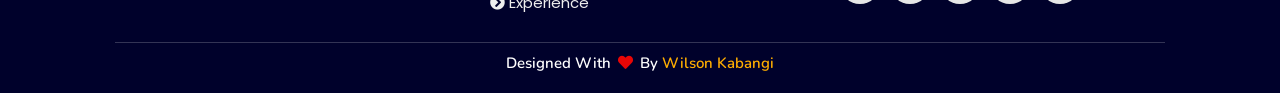
==== commit 0b21a352: "feat: reposition portfolio as AI Builder + Full Stack Developer - AI hero tagline and typing animati" ====
--- a/index.html
+++ b/index.html
@@ -5,24 +5,24 @@
     <meta http-equiv="X-UA-Compatible" content="IE=edge">
     <meta name="viewport" content="width=device-width, initial-scale=1.0">
 <!-- Primary Meta Tags -->
-<meta name="title" content="Wilson Kabangi | Full-Stack Developer & Android App Specialist">
-<meta name="description" content="I'm Wilson Kabangi, a passionate Full-Stack Web Developer and Android App Developer. Explore my projects, skills, and experience in software development and technology.">
+<meta name="title" content="Wilson Kabangi | AI Builder · Full Stack Developer · Automation Engineer">
+<meta name="description" content="Wilson Kabangi builds AI-powered systems, autonomous agents, LangChain workflows, and scalable web applications that solve real business problems. Available for freelance and startup projects.">
 
 <!-- SEO Meta Keywords -->
-<meta name="keywords" content="Wilson Kabangi, Wilson Portfolio, Full Stack Developer, Web Developer, Android App Developer, Django Developer, PHP Developer, Software Engineer, Tech Portfolio, Full-Stack Engineer, Kenya Developer, Freelance Developer">
+<meta name="keywords" content="Wilson Kabangi, AI Builder, AI Agents Developer, LangChain Developer, LangGraph, Automation Engineer, Full Stack Developer, React Developer, Python Developer, RAG Systems, LLM Applications, Prompt Engineering, Multi-Agent Systems, Kenya AI Developer, Freelance AI Engineer">
 
 <!-- Open Graph / Facebook -->
 <meta property="og:type" content="website">
 <meta property="og:url" content="https://willie-portfolio.vercel.app/">
-<meta property="og:title" content="Wilson Kabangi | Full-Stack Developer & Android App Specialist">
-<meta property="og:description" content="Explore the portfolio of Wilson Kabangi - Full-Stack Web Developer and Android App Developer. Discover my latest projects, apps, and software solutions.">
+<meta property="og:title" content="Wilson Kabangi | AI Builder · Full Stack Developer · Automation Engineer">
+<meta property="og:description" content="I build AI agents, LangChain workflows, automation systems, and scalable web applications. Explore my projects and let's build something powerful together.">
 <meta property="og:image" content="https://willie-portfolio.vercel.app/assets/images/profile.jpg">
 
 <!-- Twitter -->
 <meta property="twitter:card" content="summary_large_image">
 <meta property="twitter:url" content="https://willie-portfolio.vercel.app/">
-<meta property="twitter:title" content="Wilson Kabangi | Full-Stack Developer & Android App Specialist">
-<meta property="twitter:description" content="I'm Wilson Kabangi, a Full-Stack Web and Android App Developer. Check out my work, projects, and skills in tech innovation.">
+<meta property="twitter:title" content="Wilson Kabangi | AI Builder · Full Stack Developer · Automation Engineer">
+<meta property="twitter:description" content="Wilson Kabangi builds AI agents, automation workflows, and production-ready software. Check out my work in AI, LangChain, and full stack development.">
 <meta property="twitter:image" content="https://willie-portfolio.vercel.app/assets/images/profile.jpg">
 
     <!-- Custom CSS -->
@@ -31,7 +31,7 @@
     <link rel="stylesheet" href="https://cdnjs.cloudflare.com/ajax/libs/font-awesome/5.15.3/css/all.min.css" integrity="sha512-iBBXm8fW90+nuLcSKlbmrPcLa0OT92xO1BIsZ+ywDWZCvqsWgccV3gFoRBv0z+8dLJgyAHIhR35VZc2oM/gI1w==" crossorigin="anonymous" referrerpolicy="no-referrer" />
     <!-- Favicon -->
     <link id='favicon' rel="shortcut icon" href="./assets/images/favicon.png" type="image/x-png">
-    <title>Portfolio | Wilson Kabangi</title>
+    <title>Wilson Kabangi | AI Builder & Full Stack Developer</title>
 </head>
 <body oncontextmenu="return false">
 
@@ -65,8 +65,9 @@
     <div id="particles-js"></div>
 
     <div class="content">
-    <h2>Hi There,<br/> I'm Wilson <span>Kabangi</span></h2>
-    <p>i am into <span class="typing-text"></span></p>
+    <h2>Hi, I'm Wilson <span>Kabangi</span></h2>
+    <p class="hero-tagline">AI Builder &nbsp;|&nbsp; Full Stack Developer &nbsp;|&nbsp; Automation Engineer</p>
+    <p>I <span class="typing-text"></span></p>
     <a href="#about" class="btn"><span>About Me</span>
       <i class="fas fa-arrow-circle-down"></i>
     </a>
@@ -98,25 +99,28 @@
       <img src = "./assets/images/snap.jpg">
     </div>
     <div class="content">
-        <h3>I'm Wilson</h3>
-        <span class="tag">Full Stack Developer</span>
+        <h3>I'm Wilson Kabangi</h3>
+        <span class="tag">AI Builder &nbsp;&bull;&nbsp; Full Stack Developer &nbsp;&bull;&nbsp; Automation Engineer</span>
         
        <p>
-I am a dedicated Software Engineering student with 8 months of intensive frontend development experience through the ALX program, complemented by hands-on healthcare experience as a certified Care Assistant. I specialize in web development using HTML5, CSS3, JavaScript, responsive web design, API integration, and version control with Git. Currently expanding my skills in backend development fundamentals, server-side programming, and database management. I bring a unique perspective to software development through my healthcare background, focusing on user-centered design and empathetic problem-solving.
+I build AI-powered systems, automation workflows, and scalable web applications that solve real business problems. My core focus is on AI agents, LangChain and LangGraph workflows, multi-agent systems, and LLM-powered applications — designed and deployed for startups and digital businesses that need production-ready software.
 </p>
 <p>
-As a certified Care Assistant with Basic Life Support certification from the American Heart Association, I have practical experience in patient care, medication management, and working under pressure in healthcare environments. This unique combination of technical programming skills and healthcare experience allows me to approach software development with strong empathy and attention to detail. I'm passionate about exploring emerging technologies and their applications in solving real-world problems, particularly interested in healthcare technology solutions.
+With a foundation in ALX Software Engineering and hands-on experience shipping real-world products, I combine strong frontend skills (React.js, JavaScript) with backend capabilities (Python, Node.js, FastAPI) to build complete end-to-end solutions. From intelligent chatbots and RAG systems to automated business workflows, I focus on results-driven development with clean, maintainable code.
+</p>
+<p>
+My journey started at ALX where I built a strong frontend foundation. I then independently taught myself backend development through YouTube, freeCodeCamp, and real-world project building — mastering Node.js, Express.js, REST APIs, databases, and full-stack deployment. That self-driven growth took me from <strong>Frontend → Backend → Full Stack → AI Builder</strong>, and it's this relentless, self-taught mindset that drives everything I build today.
 </p>
 <div class="box-container">
     <div class="box">
         <p><span> email : </span> wilsonkabangi20@gmail.com</p>
-        <p><span> place : </span> Juja, Kenya</p>
+        <p><span> place : </span> Nairobi, Kenya</p>
         <p><span> phone : </span> +254740891695</p>
     </div>
 </div>
 
 <div class="resumebtn">
-    <a href="https://docs.google.com/document/d/1aaYpU2cpjT08A7OExT2mC-QC3kbORbV_/edit?usp=sharing&ouid=103357025646554254039&rtpof=true&sd=true" target="_blank" class="btn"><span>Resume</span>
+    <a href="https://docs.google.com/document/d/1aaYpU2cpjT08A7OExT2mC-QC3kbORbV_/edit?usp=sharing&ouid=103357025646554254039&rtpof=true&sd=true" target="_blank" class="btn"><span>Download AI Engineer Resume</span>
         <i class="fas fa-chevron-right"></i>
     </a>
 </div>
@@ -159,12 +163,24 @@
 
     <div class="box">
     <div class="image">
-    <img draggable="false" src="assets/images/alx.png" alt="">
+    <img draggable="false" src="assets/images/alx.png" alt="ALX">
     </div>
     <div class="content">
     <h3>ALX Software Engineering Program</h3>
-    <p>Online - Frontend & Backend Development Track</p>
+    <p>Online — Frontend Web Development Track</p>
     <h4>2024 - Present | In Progress</h4>
+    </div>
+</div>
+
+<div class="box">
+    <div class="image" style="display:flex;align-items:center;justify-content:center;background:linear-gradient(135deg,#1a0533,#2506ad);min-width:12rem;">
+        <i class="fas fa-laptop-code" style="font-size:5rem;color:#fff;padding:2rem;"></i>
+    </div>
+    <div class="content">
+    <h3>Self-Taught Backend &amp; Full Stack Development</h3>
+    <p>YouTube · freeCodeCamp · Project-Based Learning</p>
+    <h4>2023 – Present | Ongoing</h4>
+    <p style="font-size:1.3rem;text-align:left;margin-left:1rem;font-family:'Nunito',sans-serif;font-weight:600;text-transform:none;color:#555;">Independently mastered Node.js, Express.js, Python, FastAPI, REST APIs, databases &amp; full-stack deployment. Path: <strong>Frontend → Backend → Full Stack → AI Builder</strong></p>
     </div>
 </div>
 
@@ -281,12 +297,19 @@
     <div class="container left">
       <div class="content">
         <div class="tag">
-          <h2>Software Developer</h2>
+          <h2>Freelance Software Developer & AI Builder</h2>
         </div>
         <div class="desc">
-          <h3>Freelance & Personal Projects</h3>
-          <p>2023 - Present</p>
-          <p>Built and deployed Frontend web applications, chat apps, POS systems, Data purchase site platforms, weather data app, use of Django, React.</p>
+          <h3>Freelance & Independent Projects</h3>
+          <p>2023 – Present</p>
+          <ul class="exp-list">
+            <li>Built responsive web applications for businesses and personal brands</li>
+            <li>Developed automation systems and AI-powered workflows using LangChain & LangGraph</li>
+            <li>Designed and deployed modern React applications with clean, scalable architecture</li>
+            <li>Integrated APIs, payment systems, and client dashboards into production apps</li>
+            <li>Built AI agent systems using LLM workflows, function calling, and prompt engineering</li>
+            <li>Delivered scalable digital solutions for startups and independent clients</li>
+          </ul>
         </div>
       </div>
     </div>
@@ -298,8 +321,8 @@
         </div>
         <div class="desc">
           <h3>Homecare & Nursing Aid | Mt Sinai Hospital + Community</h3>
-          <p>2023 - Present</p>
-          <p>Provided compassionate patient support including hygiene, medication administration, companionship, and coordination with medical teams. Delivered both hospital-based and in-home elderly care with a focus on dignity, empathy, and patient safety.</p>
+          <p>2023 – Present</p>
+          <p>Provided compassionate patient support including medication management, hygiene, companionship, and coordination with medical teams. Certified in Basic Life Support (AHA). This experience sharpened my attention to detail, calm problem-solving, and user-empathy — qualities I bring into every software project.</p>
         </div>
       </div>
     </div>
@@ -322,6 +345,8 @@
 <section class="contact" id="contact">
   
   <h2 class="heading"><i class="fas fa-headset"></i> Get in <span>Touch</span></h2>
+
+  <p class="contact-cta">Looking for an AI Builder, Automation Developer, or Full Stack Engineer?<br><strong>Let's build something powerful.</strong></p>
 
   <div class="container">
     <div class="content">
@@ -430,65 +455,7 @@
 
     
 <!-- Scripts -->
-<script>
-    // CV Data
-    
-
-    // Populate Professional Summary
-    document.getElementById("professionalSummary").innerText = cvData.professionalSummary;
-
-    // Populate Education
-    const educationContainer = document.getElementById("educationContainer");
-    cvData.education.forEach((edu) => {
-        const educationElement = `
-            <div class="box">
-                <div class="content">
-                    <h3>${edu.degree}</h3>
-                    <p>${edu.institution}</p>
-                    <h4>${edu.duration}</h4>
-                    ${edu.grade ? `<p>Grade: ${edu.grade}</p>` : ""}
-                    ${edu.score ? `<p>Score: ${edu.score}</p>` : ""}
-                </div>
-            </div>
-        `;
-        educationContainer.innerHTML += educationElement;
-    });
-
-    // Populate Work Experience
-    const workContainer = document.getElementById("workContainer");
-    cvData.workExperience.forEach((work) => {
-        const workElement = `
-            <div class="box tilt">
-                <div class="content">
-                    <div class="tag">
-                        <h3>${work.role}</h3>
-                        <p>${work.company}</p>
-                    </div>
-                    <div class="desc">
-                        <p>${work.duration}</p>
-                        <ul>
-                            ${work.responsibilities.map((resp) => `<li>${resp}</li>`).join("")}
-                        </ul>
-                    </div>
-                </div>
-            </div>
-        `;
-        workContainer.innerHTML += workElement;
-    });
-
-    // Populate Skills
-    const skillsContainer = document.getElementById("skillsContainer");
-    cvData.skills.forEach((skill) => {
-        const skillElement = `
-            <div class="bar">
-                <div class="info">
-                    <span>${skill}</span>
-                </div>
-            </div>
-        `;
-        skillsContainer.innerHTML += skillElement;
-    });
-</script>
+<!-- Inline script removed: skills and projects are loaded dynamically via script.js -->
 
 <!-- ==== ALL MAJOR JAVASCRIPT CDNS ENDS ==== -->
 
--- a/assets/css/style.css
+++ b/assets/css/style.css
@@ -0,0 +1,1266 @@
+@import url("https://fonts.googleapis.com/css2?family=Poppins:wght@400;600;700&display=swap");
+@import url("https://fonts.googleapis.com/css2?family=Nunito:ital,wght@0,300;0,400;0,600;0,700;1,300;1,400&display=swap");
+
+* {
+  margin: 0;
+  padding: 0;
+  box-sizing: border-box;
+  text-decoration: none;
+  outline: none;
+  border: none;
+  text-transform: capitalize;
+  transition: all 0.2s linear;
+}
+html {
+  font-size: 62.5%;
+  overflow-x: hidden;
+  scroll-behavior: smooth;
+}
+body {
+  background: #f7f7f7;
+  font-family: "Poppins", sans-serif;
+}
+
+*::selection {
+  background: #2b3dda;
+  color: #fff;
+}
+
+html {
+  font-size: 62.5%;
+  overflow-x: hidden;
+}
+html::-webkit-scrollbar {
+  width: 0.8rem;
+}
+html::-webkit-scrollbar-track {
+  background: rgb(235, 202, 245);
+}
+html::-webkit-scrollbar-thumb {
+  background: #420177;
+}
+
+/* pre loader start */
+.loader-container {
+  position: fixed;
+  top: 0;
+  left: 0;
+  z-index: 10000;
+  background: #e6eff1;
+  display: flex;
+  align-items: center;
+  justify-content: center;
+  height: 100%;
+  width: 100%;
+}
+.loader-container.fade-out {
+  top: -120%;
+}
+/* pre loader end */
+
+/* navbar starts */
+header {
+  position: fixed;
+  top: 0;
+  left: 0;
+  right: 0;
+  z-index: 1000;
+  display: flex;
+  align-items: center;
+  justify-content: space-between;
+  padding: 1.7rem 10%;
+  height: 6.5rem;
+  background-color: #fff;
+  box-shadow: 0 1px 4px rgba(146, 161, 176, 0.3);
+}
+section {
+  min-height: 100vh;
+  padding: 2rem 9%;
+}
+.heading {
+  font-size: 3.5rem;
+  color: rgb(32, 32, 32);
+  font-weight: 800;
+  text-align: center;
+}
+.heading span {
+  color: rgb(115, 3, 167);
+}
+header .logo {
+  font-size: 1.9rem;
+  font-weight: 800;
+  text-decoration: none;
+  color: #0e2431;
+}
+header .logo i {
+  font-size: 2.2rem;
+}
+header .logo:hover {
+  color: #fc8c05;
+}
+header .navbar ul {
+  list-style: none;
+  display: flex;
+  justify-content: center;
+  align-items: center;
+}
+header .navbar li {
+  margin-left: 2.5rem;
+}
+header .navbar ul li a {
+  font-size: 1.57rem;
+  color: #0e2431;
+  font-weight: 600;
+  text-decoration: none;
+  letter-spacing: 0.04rem;
+  transition: 0.2s;
+}
+header .navbar ul li a.active,
+header .navbar ul li a:hover {
+  color: #011aff;
+  border-bottom: 0.2rem solid #011aff;
+  padding: 0.5rem 0;
+}
+/* navbar ends */
+
+/* hamburger icon starts*/
+#menu {
+  font-size: 3rem;
+  cursor: pointer;
+  color: rgb(24, 2, 63);
+  display: none;
+}
+@media (max-width: 768px) {
+  #menu {
+    display: block;
+  }
+  header .navbar {
+    position: fixed;
+    top: 6.5rem;
+    right: -120%;
+    width: 75%;
+    height: 100%;
+    text-align: left;
+    align-items: flex-start;
+    background-color: #0e0f31;
+  }
+  header .navbar ul {
+    flex-flow: column;
+    padding: 1rem;
+  }
+  header .navbar ul li {
+    text-align: center;
+    width: 100%;
+    margin: 1rem 0;
+    border-radius: 0.5rem;
+    width: 26rem;
+  }
+  header .navbar ul li a {
+    display: block;
+    padding: 1rem;
+    text-align: left;
+    color: #fff;
+    font-size: 2rem;
+  }
+  header .navbar ul li a.active,
+  header .navbar ul li a:hover {
+    padding: 1rem;
+    color: #fff;
+    border-radius: 0.5rem;
+    border-bottom: 0.5rem solid #011aff;
+  }
+  .fa-times {
+    transform: rotate(180deg);
+  }
+  header .navbar.nav-toggle {
+    right: 0;
+  }
+}
+/* hamburger icon ends */
+
+/* hero section starts*/
+.home {
+  position: relative;
+  display: flex;
+  flex-wrap: wrap;
+  gap: 1.5rem;
+  min-height: 100vh;
+  align-items: center;
+}
+.home #particles-js {
+  position: absolute;
+  top: 0;
+  left: 0;
+  height: 100%;
+  width: 100%;
+}
+.home::before {
+  content: "";
+  position: absolute;
+  top: 0;
+  left: 0;
+  height: 100%;
+  width: 100%;
+}
+.home .content {
+  flex: 1 1 40rem;
+  padding-top: 1rem;
+  z-index: 1;
+}
+.home .image {
+  flex: 1 1 40rem;
+  z-index: 1;
+}
+.home .image img {
+  width: 70%;
+  margin-left: 6rem;
+  border-radius: 50%;
+  box-shadow: 0 2px 8px rgba(0, 0, 0, 0.3);
+  cursor: pointer;
+}
+.home .image img:hover {
+  box-shadow: 0 5px 15px rgba(0, 0, 0, 0.5);
+}
+.home .content h2 {
+  font-size: 5rem;
+  font-weight: 800;
+  color: #002057;
+}
+.home .content h2 span {
+  font-size: 5rem;
+  font-weight: 800;
+  color: #ff7b00;
+}
+.home .content p {
+  font-size: 2.5rem;
+  color: #000;
+  font-weight: 600;
+  padding: 1rem 0;
+}
+.home .content p span {
+  font-size: 2.5rem;
+  color: rgb(148, 8, 8);
+  font-weight: 600;
+  padding: 1rem 0;
+}
+/* Hero tagline — AI Builder | Full Stack Developer | Automation Engineer */
+.home .content .hero-tagline {
+  font-size: 1.65rem;
+  font-weight: 700;
+  color: #2506ad;
+  letter-spacing: 0.04rem;
+  padding: 0.4rem 0 0.8rem 0;
+  text-transform: uppercase;
+  font-family: "Poppins", sans-serif;
+}
+.home .btn {
+  margin-top: 1rem;
+  position: absolute;
+  line-height: 0;
+  padding: 1.6rem 3rem;
+  border-radius: 4em;
+  transition: 0.5s;
+  color: #fff;
+  background: #2506ad;
+  box-shadow: 0px 5px 18px rgba(48, 68, 247, 0.6);
+  font-family: "Nunito", sans-serif;
+}
+.home .btn span {
+  font-weight: 700;
+  font-size: 1.7rem;
+  letter-spacing: 0.1rem;
+}
+.home .btn i {
+  margin-left: 0.3rem;
+  font-size: 1.5rem;
+  transition: 0.3s;
+}
+.home .btn:hover {
+  background: #1a047e;
+}
+.home .btn:hover i {
+  transform: translateX(5px);
+}
+/* social icons start */
+.socials {
+  position: relative;
+  margin-top: 9rem;
+}
+.socials .social-icons {
+  padding-left: 0;
+  margin-bottom: 0;
+  list-style: none;
+}
+.socials .social-icons li {
+  display: inline-block;
+  margin-bottom: 14px;
+}
+.social-icons a {
+  font-size: 2rem;
+  display: inline-block;
+  line-height: 44px;
+  color: #00d9ff;
+  background-color: #09011b;
+  width: 44px;
+  height: 44px;
+  text-align: center;
+  margin-right: 8px;
+  border-radius: 100%;
+  -webkit-transition: all 0.2s linear;
+  -o-transition: all 0.2s linear;
+  transition: all 0.2s linear;
+}
+.social-icons a:active,
+.social-icons a:focus,
+.social-icons a:hover {
+  color: #fff;
+  background-color: #0685da;
+}
+.social-icons a.github:hover {
+  background-color: #0e0e0e;
+}
+.social-icons a.twitter:hover {
+  background-color: #00aced;
+}
+.social-icons a.linkedin:hover {
+  background-color: #007bb6;
+}
+.social-icons a.dev:hover {
+  background-color: #070707;
+}
+.social-icons a.instagram:hover {
+  background-color: #ee00da;
+}
+/* social icons end */
+
+/* hero media queries starts*/
+@media (max-width: 450px) {
+  .home .btn {
+    margin: 4rem 0;
+  }
+  .socials {
+    margin-top: 12rem;
+  }
+  .home .image img {
+    margin-top: -12rem;
+  }
+  .home .content p {
+    font-size: 2.2rem;
+  }
+  .home .content p span {
+    font-size: 2.2rem;
+  }
+}
+/* hero media queries ends*/
+/* hero section end */
+
+/* about section starts */
+.about {
+  background: rgb(255, 255, 255);
+}
+.about .row {
+  display: flex;
+  flex-direction: row;
+  gap: 2rem;
+  flex-wrap: wrap;
+  padding: 4rem;
+}
+.about .row .image {
+  text-align: center;
+  flex: 1 1 35rem;
+}
+.about .row .image img {
+  margin: 4rem;
+  width: 30rem;
+  height: auto;
+  border-radius: 5%;
+  box-shadow: 0 5px 10px rgba(0, 0, 0, 0.6);
+  mix-blend-mode: luminosity;
+  transition: 0.3s;
+  cursor: pointer;
+}
+.about .row .image img:hover {
+  mix-blend-mode: normal;
+}
+.about .row .content {
+  flex: 1 1 45rem;
+  padding: 3rem;
+}
+.about .row .content h3 {
+  color: rgb(27, 27, 27);
+  font-size: 2.5rem;
+}
+.about .row .content .tag {
+  font-size: 1.4rem;
+  color: #020133;
+  font-weight: 600;
+  margin-top: 1rem;
+}
+.about .row .content p {
+  font-size: 1.5rem;
+  margin-top: 1.5rem;
+  font-family: "Nunito";
+  font-weight: 600;
+  text-transform: none;
+}
+.about .row .content .box-container {
+  display: flex;
+  flex-wrap: wrap;
+  gap: 1.5rem;
+  font-family: "Nunito";
+  font-weight: 600;
+}
+.about .row .content .box-container .box p {
+  text-transform: none;
+}
+.about .row .content .box-container .box p span {
+  color: #011aff;
+}
+.resumebtn {
+  margin-top: 6rem;
+}
+.resumebtn .btn {
+  padding: 1.7rem 3rem;
+  border-radius: 0.5em;
+  transition: 0.3s;
+  color: #fff;
+  background: #2506ad;
+  box-shadow: 0px 5px 10px rgba(48, 68, 247, 0.6);
+  font-family: "Nunito", sans-serif;
+}
+.resumebtn .btn span {
+  font-weight: 600;
+  font-size: 1.8rem;
+  letter-spacing: 0.1rem;
+}
+.resumebtn .btn i {
+  margin-left: 0.3rem;
+  font-size: 1.2rem;
+  transition: 0.3s;
+}
+.resumebtn .btn:hover {
+  background: #1a047e;
+}
+.resumebtn .btn:hover i {
+  transform: translateX(5px);
+}
+/* about media queries starts*/
+@media screen and (max-width: 600px) {
+  .about .row .image {
+    margin-top: 2rem;
+  }
+  .about .row .image img {
+    margin: 0 auto;
+    width: 80%;
+    mix-blend-mode: normal;
+  }
+  .about .row {
+    padding: 0.5rem;
+    margin-bottom: 7rem;
+  }
+  .about .row .content {
+    padding: 1rem;
+  }
+  .about .row .content .box-container {
+    gap: 0;
+  }
+}
+/* about media queries ends*/
+/* about section ends */
+
+/* skills section starts */
+.skills {
+  min-height: 90vh;
+  background: linear-gradient(to bottom, #57059e, #4a00e0);
+}
+.skills h2 {
+  color: #fff;
+}
+.skills .heading span {
+  color: rgb(255, 230, 0);
+}
+.skills .container {
+  background: rgba(0, 0, 22, 0.4);
+  color: #fff;
+  border-radius: 1rem;
+  padding: 2rem;
+  width: 90%;
+  margin: auto;
+  margin-top: 2rem;
+}
+.skills .container .row {
+  display: grid;
+  grid-template-columns: repeat(6, 1fr);
+  flex-wrap: wrap;
+  gap: 1.8rem;
+}
+.skills .container .bar {
+  margin-bottom: 15px;
+  padding: 10px;
+  border-radius: 1rem;
+  box-shadow: 0 4px 10px rgba(0, 0, 0, 0.2);
+  background: rgba(0, 0, 22, 0.9);
+  transition: 0.2s;
+}
+.skills .container .bar:hover {
+  box-shadow: 0 8px 10px rgba(0, 2, 68, 0.8) !important;
+  background-color: rgba(0, 0, 0, 0.9) !important;
+}
+.skills .container .bar .info {
+  display: flex;
+  flex-direction: column;
+  align-items: center;
+  gap: 1rem;
+  margin-top: 1rem;
+}
+.skills .container .bar .info i {
+  font-size: 4rem;
+}
+.skills .container .bar .info span {
+  font-size: 2rem;
+  font-weight: 500;
+  font-family: "Poppins";
+  margin-left: 0.5rem;
+}
+/* skills media queries starts*/
+@media screen and (max-width: 600px) {
+  .skills .container {
+    padding: 0;
+    margin: 0;
+  }
+  .skills .container .row {
+    grid-template-columns: repeat(2, 1fr);
+    margin: 1rem;
+    padding: 2rem 0.2rem 2rem 0.2rem;
+    gap: 1rem;
+  }
+  .skills .container {
+    margin-top: 5px;
+    width: 100%;
+  }
+}
+/* skills media queries ends*/
+/* skills section ends */
+
+/* education section starts */
+.education {
+  background: #e5ecfb;
+  min-height: 80vh;
+}
+.education .qoute {
+  font-size: 1.5rem;
+  text-align: center;
+  font-family: "Nunito", sans-serif;
+  font-weight: 600;
+  margin-top: 0.5rem;
+}
+.education .box-container {
+  display: flex;
+  flex-wrap: wrap;
+  justify-content: center;
+  align-items: center;
+  flex-direction: column;
+}
+.education .box-container .box {
+  display: flex;
+  flex-direction: row;
+  width: 80%;
+  border-radius: 0.5rem;
+  box-shadow: 0.2rem 0.5rem 1rem rgba(0, 0, 0, 0.2);
+  text-align: center;
+  position: relative;
+  margin-top: 2rem;
+  overflow: hidden;
+  transition: 0.3s;
+  background: rgb(252, 252, 252);
+}
+.education .box-container .box:hover {
+  transform: scale(1.03);
+  box-shadow: 1rem 0.5rem 1.2rem rgba(0, 0, 0, 0.3);
+}
+.education .box-container .box .image {
+  flex: 1 1 20rem;
+  width: 100%;
+}
+.education .box-container .box img {
+  object-fit: cover;
+  position: relative;
+  width: 100%;
+  height: 100%;
+}
+.education .box-container .box .content {
+  position: relative;
+  display: flex;
+  flex-direction: column;
+  padding: 1rem;
+  flex-wrap: wrap;
+  flex: 1 1 70rem;
+}
+.education .box-container .box .content h3 {
+  font-size: 2.5rem;
+  color: #012970;
+  padding: 0.5rem 0;
+  font-weight: 600;
+  text-align: left;
+  margin-left: 1rem;
+}
+.education .box-container .box .content p {
+  font-size: 1.5rem;
+  margin-left: 1rem;
+  text-align: left;
+}
+.education h4 {
+  font-size: 2rem;
+  color: rgb(34, 109, 0);
+  text-align: left;
+  margin: 1rem;
+  font-family: "Nunito", sans-serif;
+  font-weight: 700;
+}
+
+/* education media queries starts*/
+@media screen and (max-width: 600px) {
+  .education .box-container .box {
+    flex-direction: column;
+    width: 100%;
+  }
+  .education .box-container .box .image {
+    width: 100%;
+    height: 25rem;
+  }
+  .education .box-container .box img {
+    width: 100%;
+  }
+  .education .box-container .box .content {
+    position: relative;
+    display: flex;
+    flex-direction: column;
+    padding: 1rem;
+    flex-wrap: wrap;
+    flex: 0;
+  }
+  .education .btns {
+    margin-top: 2rem;
+    margin-left: 1rem;
+    margin-right: 1rem;
+    flex-wrap: wrap;
+  }
+}
+/* education media queries ends*/
+/* education section ends */
+
+/* work section starts */
+.work {
+  /* background: #010124; */
+  background: linear-gradient(to bottom, #000031, #00002c);
+}
+.work h2 {
+  color: #fff;
+  padding: 1rem;
+}
+.work .heading span {
+  color: rgb(255, 230, 0);
+}
+.work .box-container {
+  display: flex;
+  flex-wrap: wrap;
+  gap: 1.5rem;
+  margin: 2rem;
+}
+.work .box-container .box {
+  flex: 1 1 30rem;
+  border-radius: 0.5rem;
+  box-shadow: 0 0.5rem 1rem rgba(0, 0, 0, 0.1);
+  position: relative;
+  overflow: hidden;
+  height: 30rem;
+}
+.work .box-container .box img {
+  height: 100%;
+  width: 100%;
+  object-fit: cover;
+}
+.work .box-container .box .content {
+  height: 100%;
+  width: 100%;
+  position: absolute;
+  top: 85%;
+  left: 0;
+  background: rgba(255, 255, 255, 0.9);
+  display: flex;
+  flex-direction: column;
+}
+.work .box-container .box .content .tag {
+  display: flex;
+  flex-direction: row;
+  justify-content: space-between;
+  align-items: center;
+  height: 4.5rem;
+  width: 100%;
+  padding-left: 1rem;
+  background: #ffd900;
+}
+.work .box-container .box .content .tag h3 {
+  font-size: 2rem;
+}
+.work .box-container .box:hover .content {
+  top: 25%;
+}
+.work .desc {
+  margin: 2rem;
+  display: flex;
+  flex-direction: column;
+  justify-content: center;
+}
+.work .desc p {
+  font-size: 1.5rem;
+}
+.work .desc .btns {
+  display: flex;
+  justify-content: space-between;
+  width: 100%;
+  margin-top: 2rem;
+}
+.work .desc .btns .btn {
+  line-height: 0;
+  display: inline;
+  padding: 1.5rem 2.5rem;
+  border-radius: 0.5rem;
+  font-size: 1.5rem;
+  color: #fff;
+  background: rgb(12, 12, 12);
+  margin-right: 2rem;
+}
+.work .desc .btns .btn:hover {
+  background: #310ae0f5;
+}
+.work .viewall {
+  display: flex;
+  justify-content: center;
+}
+.work .viewall .btn {
+  position: relative;
+  line-height: 0;
+  padding: 1.6rem 3rem;
+  border-radius: 0.5em;
+  transition: 0.5s;
+  color: rgb(255, 255, 255);
+  font-weight: 700;
+  border: 2px solid #fff;
+  box-shadow: 0px 5px 10px rgba(65, 84, 241, 0.4);
+  text-align: center;
+}
+.work .viewall .btn span {
+  font-weight: 600;
+  font-size: 1.7rem;
+  font-family: "Nunito", sans-serif;
+}
+.work .viewall .btn i {
+  margin-left: 0.3rem;
+  font-size: 1.5rem;
+  transition: 0.3s;
+}
+.work .viewall .btn:hover {
+  background: #fff;
+  color: #000;
+}
+.work .viewall .btn:hover i {
+  transform: translateX(5px);
+}
+/* work section ends */
+
+/* experience section starts */
+.experience .timeline {
+  position: relative;
+  max-width: 1200px;
+  margin: 0 auto;
+}
+.experience .timeline::after {
+  content: "";
+  position: absolute;
+  width: 6px;
+  background: #020133;
+  top: 0;
+  bottom: 0;
+  left: 50%;
+  margin-left: -3px;
+  z-index: -2;
+}
+.experience .container {
+  padding: 10px 40px;
+  position: relative;
+  background-color: inherit;
+  width: 50%;
+}
+/*circles on timeline*/
+.experience .container::after {
+  content: "\f0b1";
+  position: absolute;
+  width: 25px;
+  height: 25px;
+  right: -17px;
+  background-color: rgb(255, 255, 255);
+  border: 4px solid #ff9f55;
+  top: 15px;
+  border-radius: 50%;
+  z-index: 100;
+  font-size: 1.89rem;
+  text-align: center;
+  font-weight: 600;
+  color: #02094b;
+  font-family: "Font Awesome\ 5 Free";
+}
+.experience .left {
+  left: 0;
+}
+.experience .right {
+  left: 50%;
+}
+/* arrows pointing right */
+.experience .left::before {
+  content: " ";
+  height: 0;
+  position: absolute;
+  top: 22px;
+  width: 0;
+  z-index: 1;
+  right: 30px;
+  border: medium solid #f68c09;
+  border-width: 10px 0 10px 10px;
+  border-color: transparent transparent transparent #f68c09;
+}
+/* arrows pointing left  */
+.experience .right::before {
+  content: " ";
+  height: 0;
+  position: absolute;
+  top: 22px;
+  width: 0;
+  z-index: 1;
+  left: 30px;
+  border: medium solid #f68c09;
+  border-width: 10px 10px 10px 0;
+  border-color: transparent #f68c09 transparent transparent;
+}
+.experience .right::after {
+  left: -16px;
+}
+.experience .content {
+  background-color: #f68c09;
+  position: relative;
+  border-radius: 6px;
+}
+.experience .content .tag {
+  font-size: 1.3rem;
+  padding-top: 1.5rem;
+  padding-left: 1.5rem;
+}
+.experience .content .desc {
+  margin-left: 1.5rem;
+  padding-bottom: 1rem;
+}
+.experience .content .desc h3 {
+  font-size: 1.5rem;
+  font-weight: 600;
+}
+.experience .content .desc p {
+  font-size: 1.2rem;
+}
+/* Experience bullet point list */
+.exp-list {
+  list-style: none;
+  padding: 0;
+  margin: 0.5rem 0 0 0;
+}
+.exp-list li {
+  font-size: 1.2rem;
+  padding: 0.3rem 0;
+  text-transform: none;
+  font-family: "Nunito", sans-serif;
+}
+.exp-list li::before {
+  content: "▸ ";
+  color: #02094b;
+  font-weight: 700;
+}
+/* view all button */
+.morebtn {
+  display: flex;
+  justify-content: center;
+}
+.morebtn .btn {
+  position: relative;
+  line-height: 0;
+  padding: 1.6rem 3rem;
+  border-radius: 0.5em;
+  transition: 0.5s;
+  color: #fff;
+  background: #2506ad;
+  box-shadow: 0px 5px 10px rgba(48, 68, 247, 0.6);
+  text-align: center;
+}
+.morebtn .btn span {
+  font-weight: 600;
+  font-size: 1.7rem;
+  font-family: "Nunito", sans-serif;
+}
+.morebtn .btn i {
+  margin-left: 0.3rem;
+  font-size: 1.5rem;
+  transition: 0.3s;
+}
+.morebtn .btn:hover {
+  background: #1a047e;
+}
+.morebtn .btn:hover i {
+  transform: translateX(5px);
+}
+
+/* Media queries - Responsive timeline on screens less than 600px wide */
+@media screen and (max-width: 600px) {
+  .experience {
+    min-height: 80vh;
+  }
+  .experience .timeline {
+    margin-top: 2rem;
+  }
+  .experience .timeline::after {
+    left: 31px;
+  }
+  .experience .container {
+    width: 100%;
+    padding-left: 8rem;
+    padding-right: 2rem;
+  }
+  .experience .container::after {
+    font-size: 2.2rem;
+  }
+  .experience .container::before {
+    left: 61px;
+    border: medium solid #f68c09;
+    border-width: 10px 10px 10px 0;
+    border-color: transparent #f68c09 transparent transparent;
+  }
+  .experience .left::after {
+    left: 15px;
+  }
+  .experience .right::after {
+    left: 15px;
+  }
+  .experience .right {
+    left: 0%;
+  }
+  .morebtn {
+    margin-top: 3rem;
+  }
+}
+/* experience media queries ends */
+/* experience section ends */
+
+/* contact section starts */
+.contact {
+  background: #e5ecfb;
+  min-height: 60vh;
+}
+/* Contact CTA tagline */
+.contact-cta {
+  text-align: center;
+  font-size: 1.8rem;
+  font-family: "Nunito", sans-serif;
+  color: #020133;
+  margin: 1rem 0 2rem 0;
+  line-height: 1.7;
+  text-transform: none;
+}
+.contact-cta strong {
+  color: #2506ad;
+  font-size: 2rem;
+}
+.contact .container {
+  max-width: 1050px;
+  width: 100%;
+  background: #fff;
+  border-radius: 1.5rem;
+  margin: 2rem 5rem;
+  box-shadow: 0 5px 10px rgba(0, 0, 0, 0.15);
+}
+.contact .container .content {
+  display: flex;
+  align-items: center;
+  justify-content: space-between;
+  padding: 2.5rem 2rem;
+}
+.contact .content .image-box {
+  max-width: 60%;
+  margin-left: 4rem;
+}
+.contact .content .image-box img {
+  width: 100%;
+  height: 40rem;
+  position: relative;
+}
+.contact .content form {
+  width: 45%;
+  margin-right: 3.5rem;
+}
+form .form-group {
+  display: flex;
+  flex-direction: column;
+  justify-content: center;
+}
+.form-group .field {
+  height: 50px;
+  display: flex;
+  position: relative;
+  margin: 1rem;
+  width: 100%;
+}
+form i {
+  position: absolute;
+  top: 50%;
+  left: 18px;
+  color: rgb(51, 51, 51);
+  font-size: 17px;
+  pointer-events: none;
+  transform: translateY(-50%);
+}
+form .field input,
+form .message textarea {
+  width: 100%;
+  height: 100%;
+  outline: none;
+  padding: 0 16px 0 48px;
+  font-size: 16px;
+  font-family: "Poppins", sans-serif;
+  border-radius: 5px;
+  border: 1px solid rgb(51, 51, 51);
+  background: #e5ecfb;
+}
+.field input::placeholder,
+.message textarea::placeholder {
+  color: rgb(51, 51, 51);
+}
+.field input:focus,
+.message textarea:focus {
+  padding-left: 47px;
+  border: 2px solid rgb(115, 3, 167);
+}
+.field input:focus ~ i,
+.message textarea:focus ~ i {
+  color: rgb(115, 3, 167);
+}
+form .message {
+  position: relative;
+  margin: 1rem;
+  width: 100%;
+}
+form .message i {
+  top: 25px;
+  font-size: 20px;
+  left: 15px;
+}
+form .message textarea {
+  min-height: 130px;
+  max-height: 230px;
+  max-width: 100%;
+  min-width: 100%;
+  padding: 12px 20px 0 48px;
+}
+form .message textarea::-webkit-scrollbar {
+  width: 0px;
+}
+form .button-area {
+  display: flex;
+  float: right;
+  flex-direction: row-reverse;
+}
+.button-area button {
+  color: #fff;
+  border: none;
+  outline: none;
+  font-size: 1.8rem;
+  cursor: pointer;
+  border-radius: 5px;
+  padding: 13px 25px;
+  background: #2506ad;
+  box-shadow: 0px 5px 10px rgba(48, 68, 247, 0.6);
+  transition: 0.3s ease;
+  font-family: "Nunito", sans-serif;
+}
+.button-area button:hover {
+  background: #421cecf5;
+}
+.button-area span {
+  font-size: 17px;
+  padding: 1rem;
+  display: none;
+}
+.button-area button i {
+  position: relative;
+  top: 6px;
+  left: 2px;
+  font-size: 1.5rem;
+  transition: 0.3s;
+  color: #fff;
+}
+.button-area button:hover i {
+  left: 8px;
+}
+/* contact section media queries starts */
+@media (max-width: 900px) {
+  .contact {
+    min-height: 70vh;
+  }
+  .contact .container {
+    margin: 3rem 0 2rem 0;
+  }
+  .contact .container .content {
+    padding: 18px 12px;
+  }
+  .contact .content .image-box {
+    display: none;
+  }
+  .contact .content form {
+    width: 100%;
+    margin-right: 2rem;
+  }
+}
+/* contact section media queries ends */
+/* contact section ends */
+
+/* footer section starts */
+.footer {
+  min-height: auto;
+  padding-top: 0;
+  background: rgb(0, 1, 43);
+}
+.footer .box-container {
+  display: flex;
+  justify-content: center;
+  flex-wrap: wrap;
+}
+.footer .box-container .box {
+  flex: 1 1 25rem;
+  margin: 2.5rem;
+}
+.footer .box-container .box h3 {
+  font-size: 2.5rem;
+  color: #fff;
+  padding-bottom: 1rem;
+  font-weight: normal;
+}
+.footer .box-container .box p {
+  font-size: 1.5rem;
+  color: #ccc;
+  padding: 0.7rem 0;
+  text-transform: none;
+}
+.footer .box-container .box p i {
+  padding-right: 1rem;
+  color: #ffae00;
+}
+.footer .box-container .box a {
+  font-size: 1.5rem;
+  color: rgb(238, 238, 238);
+  padding: 0.3rem 0;
+  display: block;
+}
+.footer .box-container .box a:hover {
+  color: #ffae00;
+}
+.footer .box-container .box .share {
+  display: flex;
+  flex-wrap: wrap;
+  padding: 1rem 0;
+}
+.footer .box-container .box .share a {
+  height: 4rem;
+  width: 4rem;
+  padding: 1rem;
+  text-align: center;
+  border-radius: 5rem;
+  font-size: 1.7rem;
+  margin-right: 1rem;
+  transition: 0.2s;
+  background: rgb(230, 230, 230);
+  color: #02094b;
+  border: none;
+}
+.footer .box-container .box .share a:hover {
+  background: transparent;
+  transform: scale(0.98);
+  border: 0.1rem solid rgb(180, 178, 178);
+  color: #ffae00;
+}
+.footer .credit {
+  padding: 1rem 0 0 0;
+  text-align: center;
+  font-size: 1.5rem;
+  font-family: "Nunito", sans-serif;
+  font-weight: 600;
+  color: #fff;
+  border-top: 0.1rem solid #fff3;
+}
+.footer .credit a {
+  color: #ffae00;
+}
+.footer .fa {
+  color: #e90606;
+  margin: 0 0.3rem;
+  font-size: 1.5rem;
+  animation: pound 0.35s infinite alternate;
+}
+@-webkit-keyframes pound {
+  to {
+    transform: scale(1.1);
+  }
+}
+@keyframes pound {
+  to {
+    transform: scale(1.1);
+  }
+}
+@media (max-width: 450px) {
+  .footer .box-container .box {
+    margin: 1.5rem;
+  }
+  .footer .box-container .box p {
+    padding: 0.7rem;
+  }
+  .footer .box-container .box .share a {
+    padding: 1.2rem;
+  }
+}
+/* footer section ends */
+
+/* common media queries starts*/
+@media (max-width: 450px) {
+  html {
+    font-size: 55%;
+  }
+  body {
+    padding-right: 0;
+  }
+  section {
+    padding: 2rem;
+  }
+}
+/* common media queries ends*/
+
+/* scroll top starts */
+#scroll-top {
+  position: fixed;
+  top: -140%;
+  right: 2rem;
+  padding: 1rem 1.5rem;
+  font-size: 2rem;
+  background: #ffae00;
+  color: rgb(13, 0, 44);
+  border-radius: 50%;
+  transition: 1s linear;
+  z-index: 1000;
+}
+#scroll-top.active {
+  top: calc(100% - 12rem);
+}
+/* scroll top ends */
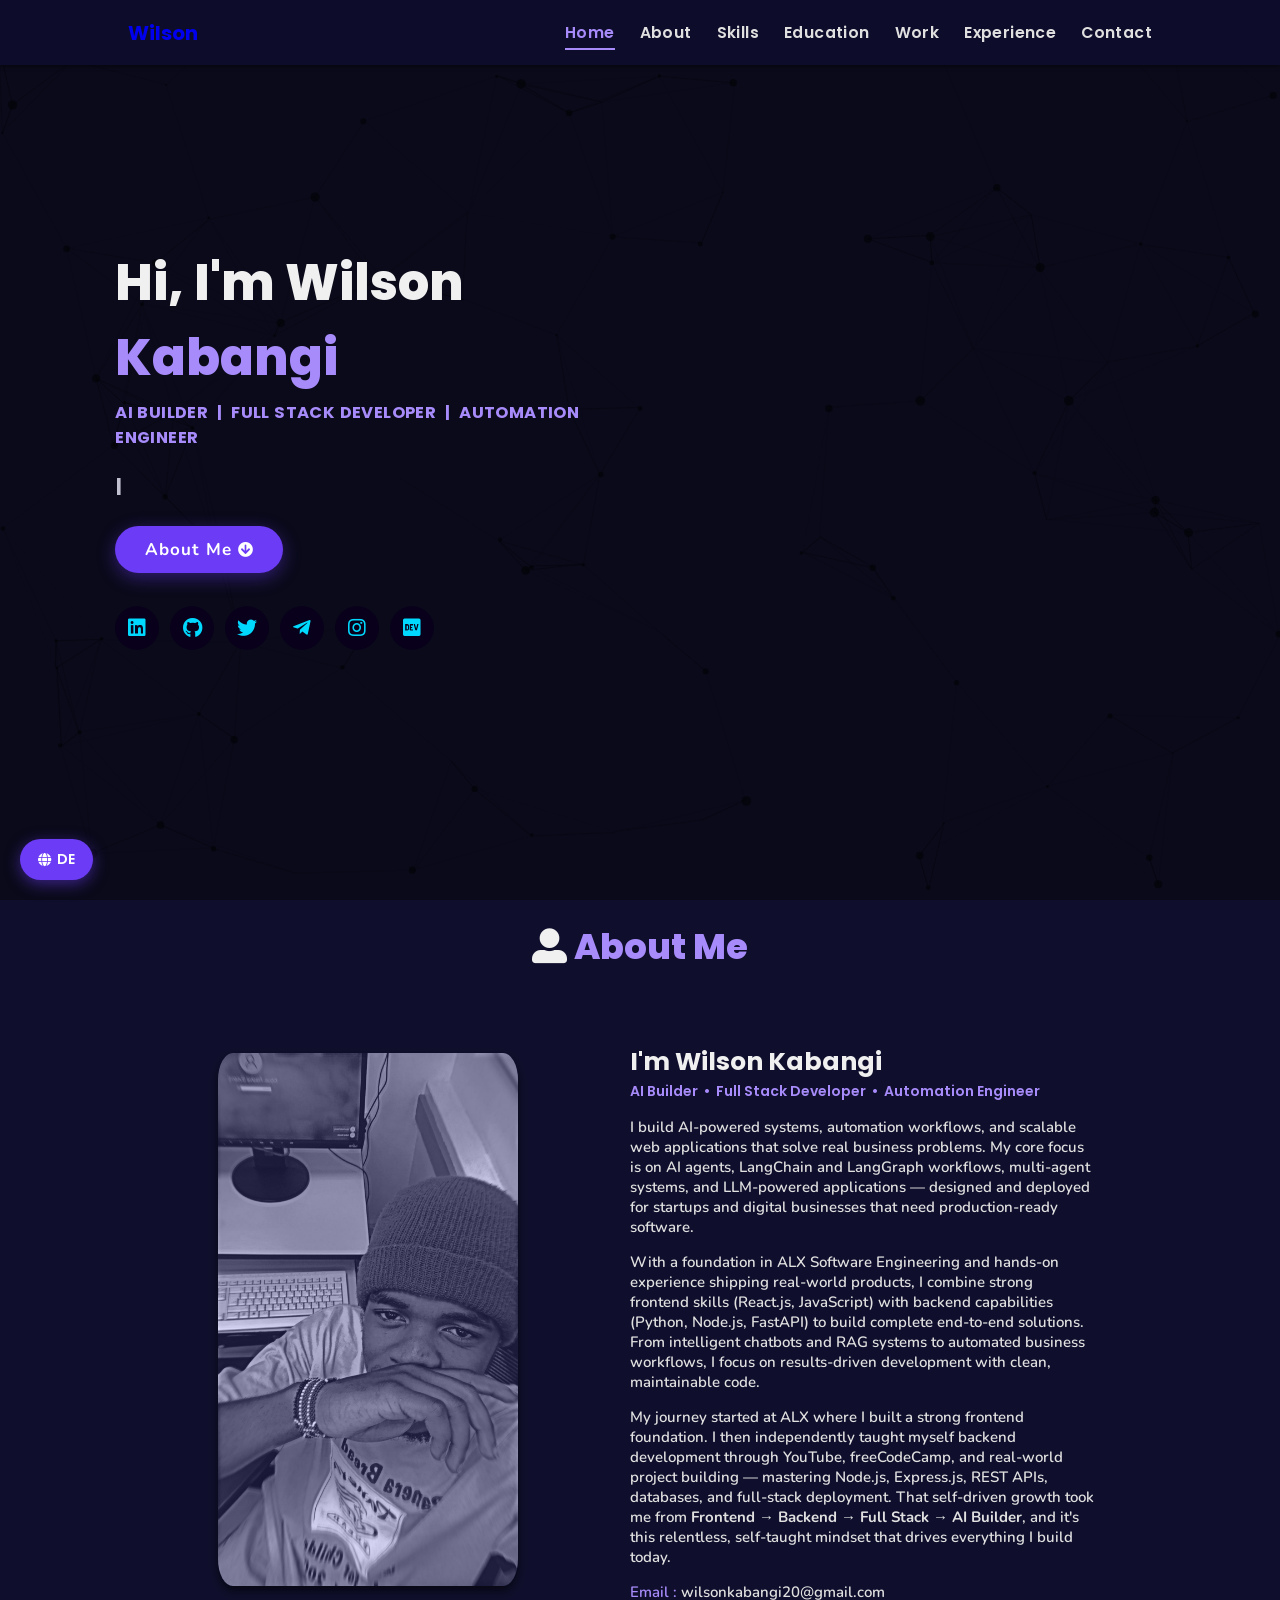
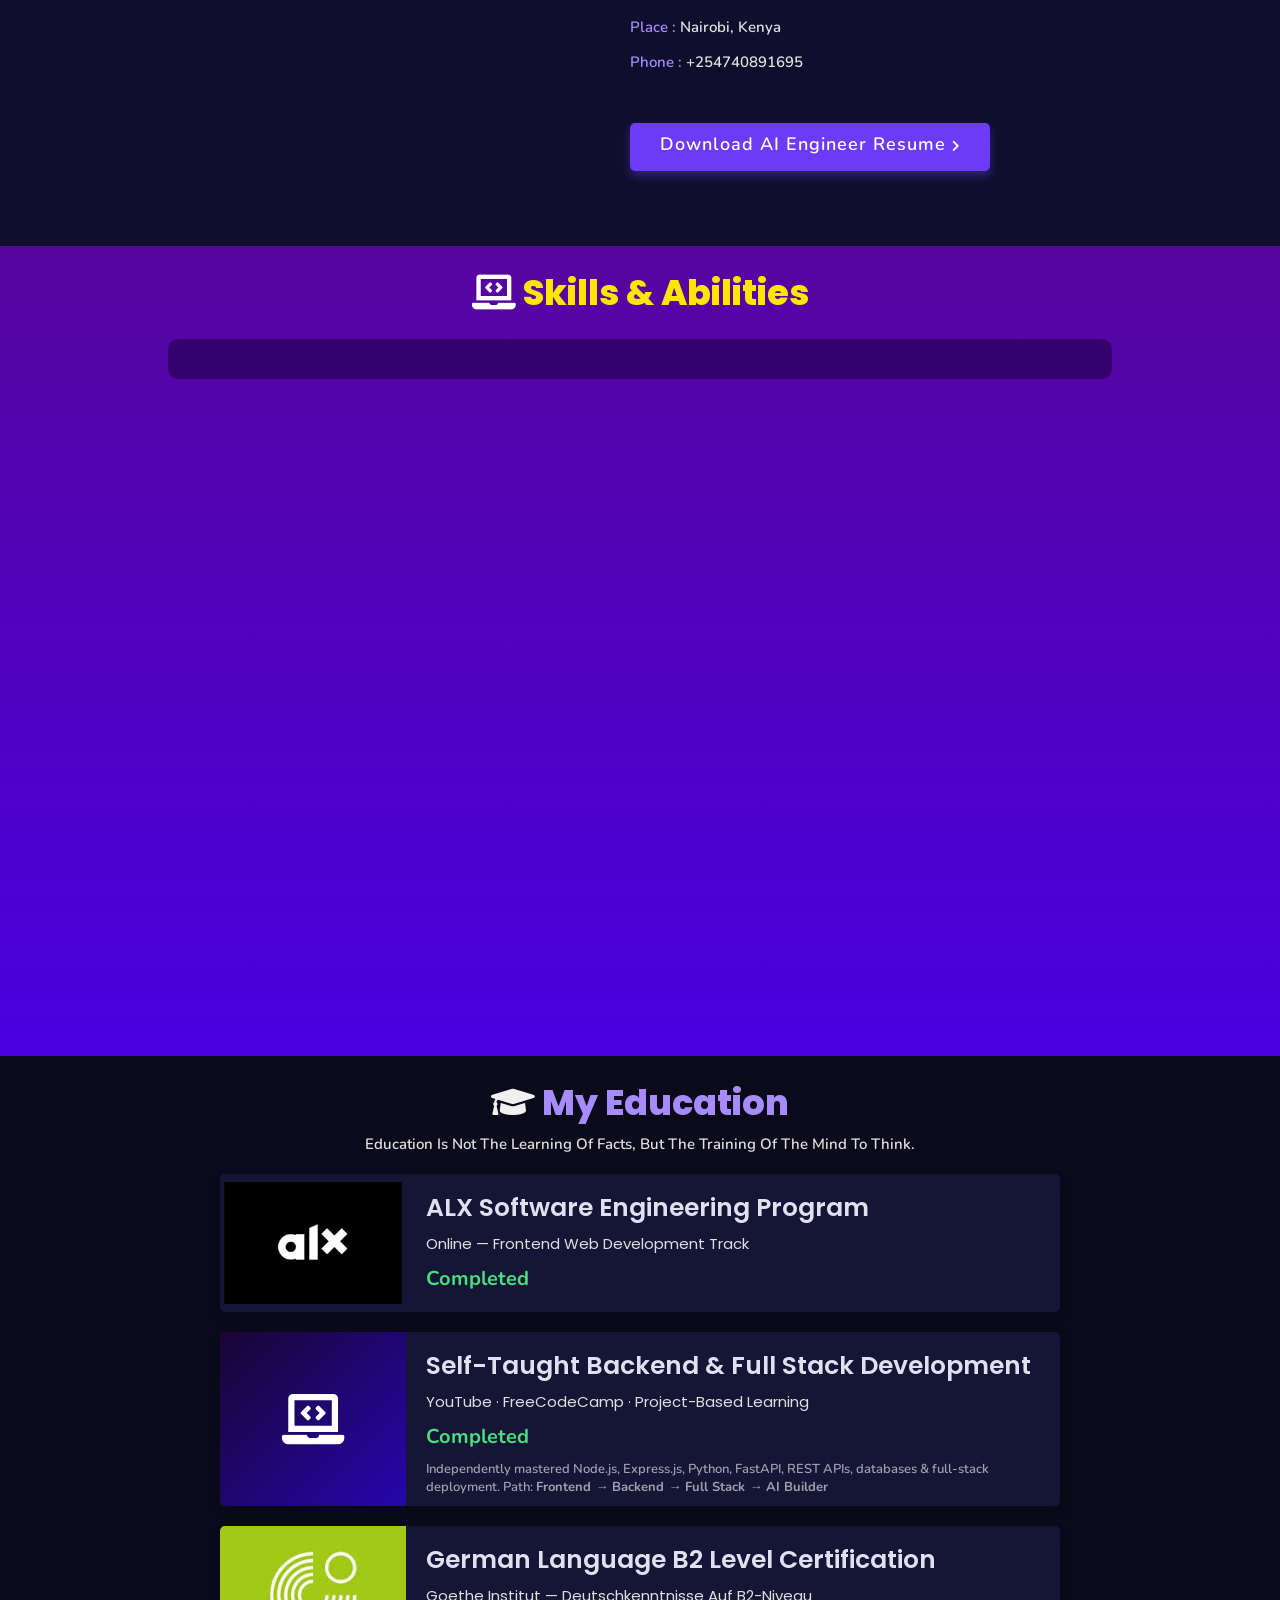
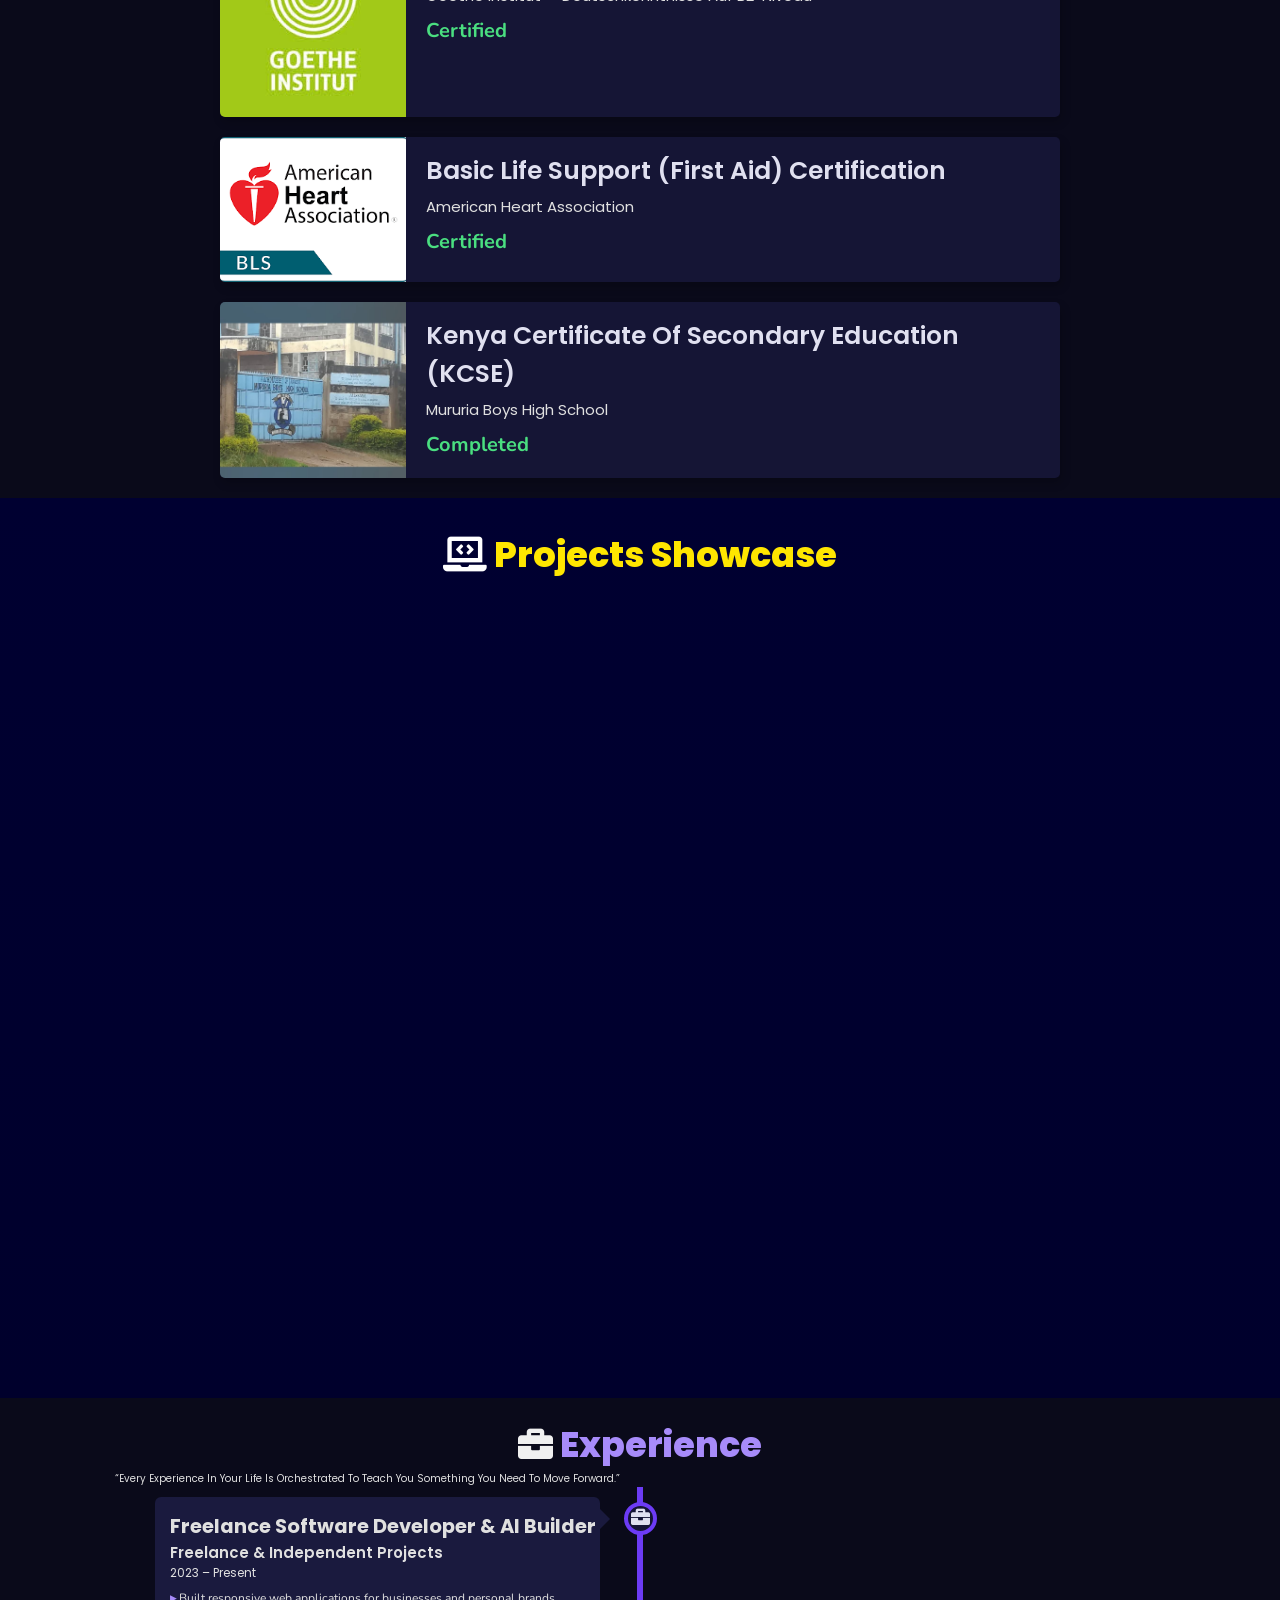
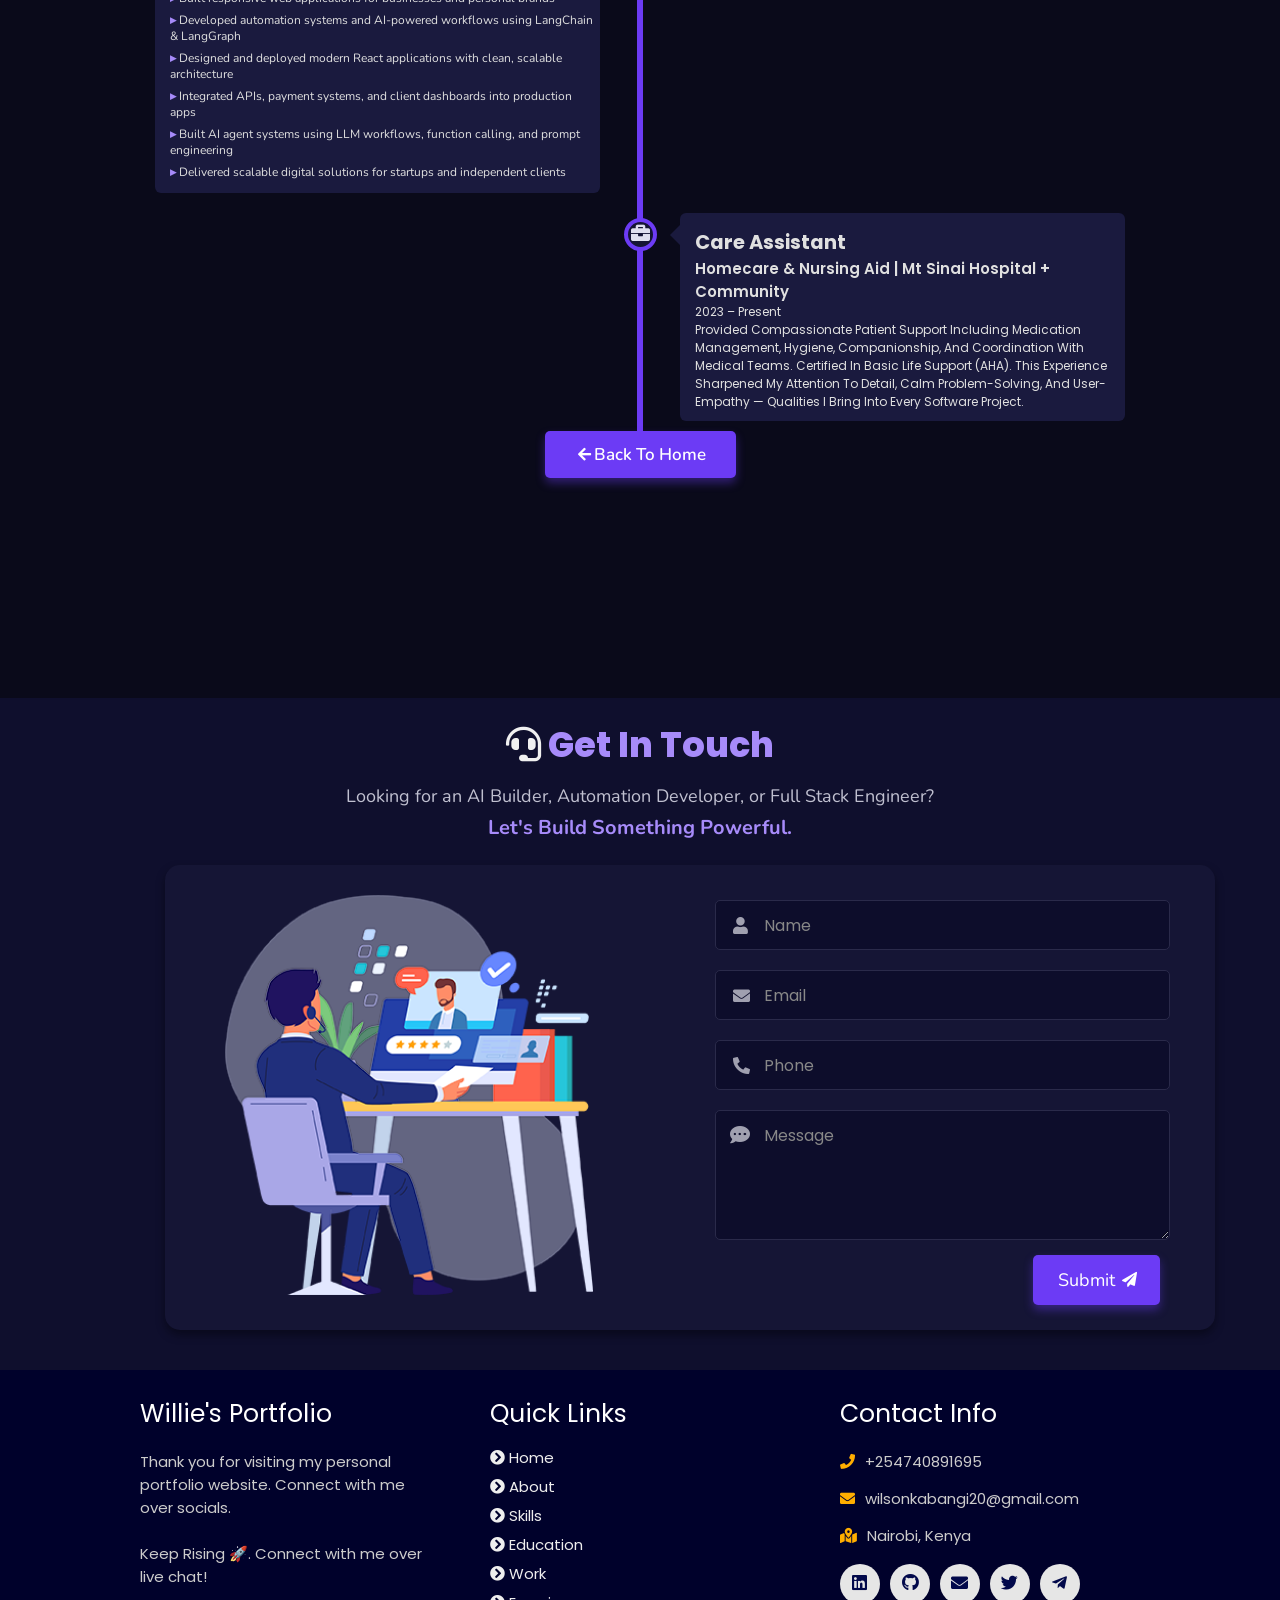
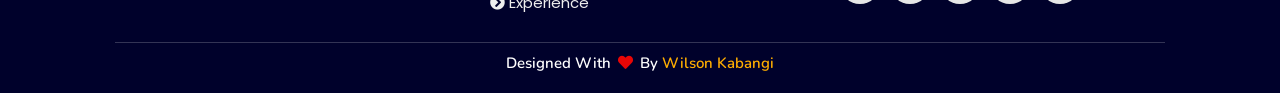
==== commit 92b69aac: "feat: major portfolio overhaul - dark theme, German translation, updated CVs, and formspree integrat" ====
--- a/index.html
+++ b/index.html
@@ -47,13 +47,13 @@
         <div id="menu" class="fas fa-bars"></div>
         <nav class="navbar">
             <ul>
-            <li><a class="active" href="#home">Home</a></li>
-            <li><a href="#about">About</a></li>
-            <li><a href="#skills">Skills</a></li>
-            <li><a href="#education">Education</a></li>
-            <li><a href="#work">Work</a></li>
-            <li><a href="#experience">Experience</a></li>
-            <li><a href="#contact">Contact</a></li>
+            <li><a class="active" href="#home" data-i18n="nav.home">Home</a></li>
+            <li><a href="#about" data-i18n="nav.about">About</a></li>
+            <li><a href="#skills" data-i18n="nav.skills">Skills</a></li>
+            <li><a href="#education" data-i18n="nav.education">Education</a></li>
+            <li><a href="#work" data-i18n="nav.work">Work</a></li>
+            <li><a href="#experience" data-i18n="nav.experience">Experience</a></li>
+            <li><a href="#contact" data-i18n="nav.contact">Contact</a></li>
             </ul>
         </nav>
 </header>
@@ -65,10 +65,10 @@
     <div id="particles-js"></div>
 
     <div class="content">
-    <h2>Hi, I'm Wilson <span>Kabangi</span></h2>
-    <p class="hero-tagline">AI Builder &nbsp;|&nbsp; Full Stack Developer &nbsp;|&nbsp; Automation Engineer</p>
+    <h2 data-i18n="hero.greeting">Hi, I'm Wilson <span>Kabangi</span></h2>
+    <p class="hero-tagline" data-i18n="hero.tagline">AI Builder &nbsp;|&nbsp; Full Stack Developer &nbsp;|&nbsp; Automation Engineer</p>
     <p>I <span class="typing-text"></span></p>
-    <a href="#about" class="btn"><span>About Me</span>
+    <a href="#about" class="btn"><span data-i18n="hero.btn">About Me</span>
       <i class="fas fa-arrow-circle-down"></i>
     </a>
     <div class="socials">
@@ -91,7 +91,7 @@
 
 <!-- about section starts -->
 <section class="about" id="about">
-    <h2 class="heading"><i class="fas fa-user-alt"></i> About <span>Me</span></h2>
+    <h2 class="heading"><i class="fas fa-user-alt"></i> <span data-i18n="about.heading">About <span>Me</span></span></h2>
     
     <div class="row">
 
@@ -102,13 +102,13 @@
         <h3>I'm Wilson Kabangi</h3>
         <span class="tag">AI Builder &nbsp;&bull;&nbsp; Full Stack Developer &nbsp;&bull;&nbsp; Automation Engineer</span>
         
-       <p>
+       <p data-i18n="about.p1">
 I build AI-powered systems, automation workflows, and scalable web applications that solve real business problems. My core focus is on AI agents, LangChain and LangGraph workflows, multi-agent systems, and LLM-powered applications — designed and deployed for startups and digital businesses that need production-ready software.
 </p>
-<p>
+<p data-i18n="about.p2">
 With a foundation in ALX Software Engineering and hands-on experience shipping real-world products, I combine strong frontend skills (React.js, JavaScript) with backend capabilities (Python, Node.js, FastAPI) to build complete end-to-end solutions. From intelligent chatbots and RAG systems to automated business workflows, I focus on results-driven development with clean, maintainable code.
 </p>
-<p>
+<p data-i18n="about.p3">
 My journey started at ALX where I built a strong frontend foundation. I then independently taught myself backend development through YouTube, freeCodeCamp, and real-world project building — mastering Node.js, Express.js, REST APIs, databases, and full-stack deployment. That self-driven growth took me from <strong>Frontend → Backend → Full Stack → AI Builder</strong>, and it's this relentless, self-taught mindset that drives everything I build today.
 </p>
 <div class="box-container">
@@ -120,7 +120,7 @@
 </div>
 
 <div class="resumebtn">
-    <a href="https://docs.google.com/document/d/1aaYpU2cpjT08A7OExT2mC-QC3kbORbV_/edit?usp=sharing&ouid=103357025646554254039&rtpof=true&sd=true" target="_blank" class="btn"><span>Download AI Engineer Resume</span>
+    <a href="https://docs.google.com/document/d/1aaYpU2cpjT08A7OExT2mC-QC3kbORbV_/edit?usp=sharing&ouid=103357025646554254039&rtpof=true&sd=true" target="_blank" class="btn"><span data-i18n="about.resume">Download AI Engineer Resume</span>
         <i class="fas fa-chevron-right"></i>
     </a>
 </div>
@@ -133,7 +133,7 @@
 <!-- skills section starts -->
 <section class="skills" id="skills">
 
-    <h2 class="heading"><i class="fas fa-laptop-code"></i> Skills & <span>Abilities</span></h2>
+    <h2 class="heading"><i class="fas fa-laptop-code"></i> <span data-i18n="skills.heading">Skills & <span>Abilities</span></span></h2>
 
     <div class="container">
           <div class="row" id="skillsContainer">
@@ -154,9 +154,9 @@
 <!-- education section starts -->
 <section class="education" id="education">
 
-  <h1 class="heading"><i class="fas fa-graduation-cap"></i> My <span>Education</span></h1>
-
-    <p class="qoute">Education is not the learning of facts, but the training of the mind to think.</p>
+  <h1 class="heading"><i class="fas fa-graduation-cap"></i> <span data-i18n="edu.heading">My <span>Education</span></span></h1>
+
+    <p class="qoute" data-i18n="edu.quote">Education is not the learning of facts, but the training of the mind to think.</p>
 
     <div class="box-container">
 
@@ -168,7 +168,7 @@
     <div class="content">
     <h3>ALX Software Engineering Program</h3>
     <p>Online — Frontend Web Development Track</p>
-    <h4>2024 - Present | In Progress</h4>
+    <h4 data-i18n="edu.completed">Completed</h4>
     </div>
 </div>
 
@@ -179,19 +179,19 @@
     <div class="content">
     <h3>Self-Taught Backend &amp; Full Stack Development</h3>
     <p>YouTube · freeCodeCamp · Project-Based Learning</p>
-    <h4>2023 – Present | Ongoing</h4>
-    <p style="font-size:1.3rem;text-align:left;margin-left:1rem;font-family:'Nunito',sans-serif;font-weight:600;text-transform:none;color:#555;">Independently mastered Node.js, Express.js, Python, FastAPI, REST APIs, databases &amp; full-stack deployment. Path: <strong>Frontend → Backend → Full Stack → AI Builder</strong></p>
+    <h4 data-i18n="edu.completed">Completed</h4>
+    <p style="font-size:1.3rem;text-align:left;margin-left:1rem;font-family:'Nunito',sans-serif;font-weight:600;text-transform:none;color:#a0a0b0;">Independently mastered Node.js, Express.js, Python, FastAPI, REST APIs, databases &amp; full-stack deployment. Path: <strong>Frontend → Backend → Full Stack → AI Builder</strong></p>
     </div>
 </div>
 
 <div class="box">
     <div class="image">
-    <img draggable="false" src="assets/images/goethe.jpeg" alt="">
-    </div>
-    <div class="content">
-    <h3>German Language B1 Level Certification</h3>
-    <p>Goethe Institute</p>
-    <h4>Completed | Certified</h4>
+    <img draggable="false" src="assets/images/goethe.jpeg" alt="Goethe Institut">
+    </div>
+    <div class="content">
+    <h3>German Language B2 Level Certification</h3>
+    <p>Goethe Institut — Deutschkenntnisse auf B2-Niveau</p>
+    <h4 data-i18n="edu.certified">Certified</h4>
     </div>
 </div>
 
@@ -202,18 +202,18 @@
     <div class="content">
     <h3>Basic Life Support (First Aid) Certification</h3>
     <p>American Heart Association</p>
-    <h4>August 2023 | Certified</h4>
+    <h4 data-i18n="edu.certified">Certified</h4>
     </div>
 </div>
 
 <div class="box">
     <div class="image">
-    <img draggable="false" src="assets/images/WhatsApp Image 2025-06-04 at 16.12.57_9a406ed4.jpg" alt="">
+    <img draggable="false" src="assets/images/WhatsApp Image 2025-06-04 at 16.12.57_9a406ed4.jpg" alt="KCSE">
     </div>
     <div class="content">
     <h3>Kenya Certificate of Secondary Education (KCSE)</h3>
-    <p>Mururia Secondary School</p>
-    <h4>2018-2022 | Completed</h4>
+    <p>Mururia Boys High School</p>
+    <h4 data-i18n="edu.completed">Completed</h4>
     </div>
 </div>
 
@@ -225,58 +225,10 @@
 <!-- work project section starts -->
 <section class="work" id="work">
 
-  <h2 class="heading"><i class="fas fa-laptop-code"></i> Projects <span>Showcase</span></h2>
+  <h2 class="heading"><i class="fas fa-laptop-code"></i> <span data-i18n="work.heading">Projects <span>Showcase</span></span></h2>
 
   <div class="box-container">
-
-    <div class="box tilt">
-      <img draggable="false" src="./assets/images/projects/weather_dashboard.jpg" alt="Weather Dashboard" />
-      <div class="content">
-        <div class="tag">
-          <h3>Weather Dashboard</h3>
-        </div>
-        <div class="desc">
-          <p>A responsive weather application built with modern frontend technologies.</p>
-          <div class="btns">
-            <a href="https://wetter-app-wilsonnkabangis-projects.vercel.app/" class="btn" target="_blank"><i class="fas fa-eye"></i> View Project</a>
-            <a href="https://github.com/Njenduuh" class="btn" target="_blank"><i class="fas fa-code"></i> View Code</a>
-          </div>
-        </div>
-      </div>
-    </div>
-
-    <div class="box tilt">
-      <img draggable="false" src="./assets/images/markly_bundles.jpg" alt="MARK LY BINGWA SERVICES" />
-      <div class="content">
-        <div class="tag">
-          <h3>MARK LY BINGWA SERVICES</h3>
-        </div>
-        <div class="desc">
-          <p>Promo site for DATA telco featuring bundle display, M-Pesa simulation, and WhatsApp integration. Built for realistic UX flow in mobile commerce.</p>
-          <div class="btns">
-            <a href="#" class="btn" target="_blank"><i class="fas fa-eye"></i> View Project</a>
-            <a href="#" class="btn" target="_blank"><i class="fas fa-code"></i> View Code</a>
-          </div>
-        </div>
-      </div>
-    </div>
-
-    <div class="box tilt">
-      <img draggable="false" src="./assets/images/portfolio_preview.jpg" alt="Developer Portfolio" />
-      <div class="content">
-        <div class="tag">
-          <h3>Developer Portfolio</h3>
-        </div>
-        <div class="desc">
-          <p>Responsive portfolio built with HTML, CSS, JS featuring theme toggle, animations, smooth scrolling, and contact form.</p>
-          <div class="btns">
-            <a href="#" class="btn" target="_blank"><i class="fas fa-eye"></i> View Project</a>
-            <a href="#" class="btn" target="_blank"><i class="fas fa-code"></i> View Code</a>
-          </div>
-        </div>
-      </div>
-    </div>
-
+    <!-- Projects loaded dynamically from projects.json -->
   </div>
 
 </section>
@@ -286,7 +238,7 @@
 <!-- experience section starts -->
 <section class="experience" id="experience">
 
-  <h2 class="heading"><i class="fas fa-briefcase"></i> Experience</h2>
+  <h2 class="heading"><i class="fas fa-briefcase"></i> <span data-i18n="exp.heading">Experience</span></h2>
 
   <div class="quote">
     <span>“Every experience in your life is orchestrated to teach you something you need to move forward.”</span>
@@ -332,7 +284,7 @@
   <div class="morebtn">
     <a href="#home" class="btn">
       <i class="fas fa-arrow-left"></i>
-      <span>Back to Home</span>
+      <span data-i18n="exp.back">Back to Home</span>
     </a>
   </div>
 
@@ -344,9 +296,9 @@
 <!-- contact section starts -->
 <section class="contact" id="contact">
   
-  <h2 class="heading"><i class="fas fa-headset"></i> Get in <span>Touch</span></h2>
-
-  <p class="contact-cta">Looking for an AI Builder, Automation Developer, or Full Stack Engineer?<br><strong>Let's build something powerful.</strong></p>
+  <h2 class="heading"><i class="fas fa-headset"></i> <span data-i18n="contact.heading">Get in <span>Touch</span></span></h2>
+
+  <p class="contact-cta" data-i18n="contact.cta">Looking for an AI Builder, Automation Developer, or Full Stack Engineer?<br><strong>Let's build something powerful.</strong></p>
 
   <div class="container">
     <div class="content">
@@ -448,10 +400,6 @@
 <!-- scroll reveal anim -->
 <script src="https://unpkg.com/scrollreveal"></script>
 
-<script
-      type="text/javascript"
-      src="https://cdn.jsdelivr.net/npm/emailjs-com@3/dist/email.min.js"
-    ></script>
 
     
 <!-- Scripts -->
@@ -459,7 +407,13 @@
 
 <!-- ==== ALL MAJOR JAVASCRIPT CDNS ENDS ==== -->
 
+<!-- Language Toggle Button -->
+<button class="lang-toggle" id="langToggle" onclick="toggleLanguage()">
+  <i class="fas fa-globe"></i> <span id="langLabel">DE</span>
+</button>
+
 <script src="./assets/js/script.js"></script>
+<script src="./assets/js/i18n.js"></script>
 
 </body>
 </html>
--- a/assets/css/style.css
+++ b/assets/css/style.css
@@ -17,8 +17,9 @@
   scroll-behavior: smooth;
 }
 body {
-  background: #f7f7f7;
+  background: #0a0a1a;
   font-family: "Poppins", sans-serif;
+  color: #e0e0e0;
 }
 
 *::selection {
@@ -34,10 +35,10 @@
   width: 0.8rem;
 }
 html::-webkit-scrollbar-track {
-  background: rgb(235, 202, 245);
+  background: #0d0d2b;
 }
 html::-webkit-scrollbar-thumb {
-  background: #420177;
+  background: #6c3bf5;
 }
 
 /* pre loader start */
@@ -46,7 +47,7 @@
   top: 0;
   left: 0;
   z-index: 10000;
-  background: #e6eff1;
+  background: #0a0a1a;
   display: flex;
   align-items: center;
   justify-content: center;
@@ -70,8 +71,8 @@
   justify-content: space-between;
   padding: 1.7rem 10%;
   height: 6.5rem;
-  background-color: #fff;
-  box-shadow: 0 1px 4px rgba(146, 161, 176, 0.3);
+  background-color: #0d0d2b;
+  box-shadow: 0 1px 4px rgba(0, 0, 0, 0.5);
 }
 section {
   min-height: 100vh;
@@ -79,24 +80,24 @@
 }
 .heading {
   font-size: 3.5rem;
-  color: rgb(32, 32, 32);
+  color: #f0f0f0;
   font-weight: 800;
   text-align: center;
 }
 .heading span {
-  color: rgb(115, 3, 167);
+  color: #a78bfa;
 }
 header .logo {
   font-size: 1.9rem;
   font-weight: 800;
   text-decoration: none;
-  color: #0e2431;
+  color: #f0f0f0;
 }
 header .logo i {
   font-size: 2.2rem;
 }
 header .logo:hover {
-  color: #fc8c05;
+  color: #a78bfa;
 }
 header .navbar ul {
   list-style: none;
@@ -109,7 +110,7 @@
 }
 header .navbar ul li a {
   font-size: 1.57rem;
-  color: #0e2431;
+  color: #e0e0e0;
   font-weight: 600;
   text-decoration: none;
   letter-spacing: 0.04rem;
@@ -117,8 +118,8 @@
 }
 header .navbar ul li a.active,
 header .navbar ul li a:hover {
-  color: #011aff;
-  border-bottom: 0.2rem solid #011aff;
+  color: #a78bfa;
+  border-bottom: 0.2rem solid #a78bfa;
   padding: 0.5rem 0;
 }
 /* navbar ends */
@@ -127,7 +128,7 @@
 #menu {
   font-size: 3rem;
   cursor: pointer;
-  color: rgb(24, 2, 63);
+  color: #a78bfa;
   display: none;
 }
 @media (max-width: 768px) {
@@ -142,7 +143,7 @@
     height: 100%;
     text-align: left;
     align-items: flex-start;
-    background-color: #0e0f31;
+    background-color: #0d0d2b;
   }
   header .navbar ul {
     flex-flow: column;
@@ -224,22 +225,22 @@
 .home .content h2 {
   font-size: 5rem;
   font-weight: 800;
-  color: #002057;
+  color: #f0f0f0;
 }
 .home .content h2 span {
   font-size: 5rem;
   font-weight: 800;
-  color: #ff7b00;
+  color: #a78bfa;
 }
 .home .content p {
   font-size: 2.5rem;
-  color: #000;
+  color: #c0c0d0;
   font-weight: 600;
   padding: 1rem 0;
 }
 .home .content p span {
   font-size: 2.5rem;
-  color: rgb(148, 8, 8);
+  color: #f87171;
   font-weight: 600;
   padding: 1rem 0;
 }
@@ -247,7 +248,7 @@
 .home .content .hero-tagline {
   font-size: 1.65rem;
   font-weight: 700;
-  color: #2506ad;
+  color: #a78bfa;
   letter-spacing: 0.04rem;
   padding: 0.4rem 0 0.8rem 0;
   text-transform: uppercase;
@@ -261,8 +262,8 @@
   border-radius: 4em;
   transition: 0.5s;
   color: #fff;
-  background: #2506ad;
-  box-shadow: 0px 5px 18px rgba(48, 68, 247, 0.6);
+  background: #6c3bf5;
+  box-shadow: 0px 5px 18px rgba(108, 59, 245, 0.4);
   font-family: "Nunito", sans-serif;
 }
 .home .btn span {
@@ -276,7 +277,7 @@
   transition: 0.3s;
 }
 .home .btn:hover {
-  background: #1a047e;
+  background: #5529d6;
 }
 .home .btn:hover i {
   transform: translateX(5px);
@@ -356,7 +357,7 @@
 
 /* about section starts */
 .about {
-  background: rgb(255, 255, 255);
+  background: #0f0f2d;
 }
 .about .row {
   display: flex;
@@ -387,12 +388,12 @@
   padding: 3rem;
 }
 .about .row .content h3 {
-  color: rgb(27, 27, 27);
+  color: #f0f0f0;
   font-size: 2.5rem;
 }
 .about .row .content .tag {
   font-size: 1.4rem;
-  color: #020133;
+  color: #a78bfa;
   font-weight: 600;
   margin-top: 1rem;
 }
@@ -414,7 +415,7 @@
   text-transform: none;
 }
 .about .row .content .box-container .box p span {
-  color: #011aff;
+  color: #a78bfa;
 }
 .resumebtn {
   margin-top: 6rem;
@@ -424,8 +425,8 @@
   border-radius: 0.5em;
   transition: 0.3s;
   color: #fff;
-  background: #2506ad;
-  box-shadow: 0px 5px 10px rgba(48, 68, 247, 0.6);
+  background: #6c3bf5;
+  box-shadow: 0px 5px 10px rgba(108, 59, 245, 0.4);
   font-family: "Nunito", sans-serif;
 }
 .resumebtn .btn span {
@@ -439,7 +440,7 @@
   transition: 0.3s;
 }
 .resumebtn .btn:hover {
-  background: #1a047e;
+  background: #5529d6;
 }
 .resumebtn .btn:hover i {
   transform: translateX(5px);
@@ -544,7 +545,7 @@
 
 /* education section starts */
 .education {
-  background: #e5ecfb;
+  background: #0a0a1a;
   min-height: 80vh;
 }
 .education .qoute {
@@ -572,11 +573,11 @@
   margin-top: 2rem;
   overflow: hidden;
   transition: 0.3s;
-  background: rgb(252, 252, 252);
+  background: #151535;
 }
 .education .box-container .box:hover {
   transform: scale(1.03);
-  box-shadow: 1rem 0.5rem 1.2rem rgba(0, 0, 0, 0.3);
+  box-shadow: 1rem 0.5rem 1.2rem rgba(108, 59, 245, 0.2);
 }
 .education .box-container .box .image {
   flex: 1 1 20rem;
@@ -598,7 +599,7 @@
 }
 .education .box-container .box .content h3 {
   font-size: 2.5rem;
-  color: #012970;
+  color: #e0e0f0;
   padding: 0.5rem 0;
   font-weight: 600;
   text-align: left;
@@ -611,7 +612,7 @@
 }
 .education h4 {
   font-size: 2rem;
-  color: rgb(34, 109, 0);
+  color: #4ade80;
   text-align: left;
   margin: 1rem;
   font-family: "Nunito", sans-serif;
@@ -686,7 +687,7 @@
   position: absolute;
   top: 85%;
   left: 0;
-  background: rgba(255, 255, 255, 0.9);
+  background: rgba(13, 13, 43, 0.95);
   display: flex;
   flex-direction: column;
 }
@@ -698,10 +699,11 @@
   height: 4.5rem;
   width: 100%;
   padding-left: 1rem;
-  background: #ffd900;
+  background: #6c3bf5;
 }
 .work .box-container .box .content .tag h3 {
   font-size: 2rem;
+  color: #fff;
 }
 .work .box-container .box:hover .content {
   top: 25%;
@@ -779,7 +781,7 @@
   content: "";
   position: absolute;
   width: 6px;
-  background: #020133;
+  background: #6c3bf5;
   top: 0;
   bottom: 0;
   left: 50%;
@@ -799,15 +801,15 @@
   width: 25px;
   height: 25px;
   right: -17px;
-  background-color: rgb(255, 255, 255);
-  border: 4px solid #ff9f55;
+  background-color: #151535;
+  border: 4px solid #6c3bf5;
   top: 15px;
   border-radius: 50%;
   z-index: 100;
   font-size: 1.89rem;
   text-align: center;
   font-weight: 600;
-  color: #02094b;
+  color: #e0e0f0;
   font-family: "Font Awesome\ 5 Free";
 }
 .experience .left {
@@ -825,9 +827,9 @@
   width: 0;
   z-index: 1;
   right: 30px;
-  border: medium solid #f68c09;
+  border: medium solid #1a1a3e;
   border-width: 10px 0 10px 10px;
-  border-color: transparent transparent transparent #f68c09;
+  border-color: transparent transparent transparent #1a1a3e;
 }
 /* arrows pointing left  */
 .experience .right::before {
@@ -838,15 +840,15 @@
   width: 0;
   z-index: 1;
   left: 30px;
-  border: medium solid #f68c09;
+  border: medium solid #1a1a3e;
   border-width: 10px 10px 10px 0;
-  border-color: transparent #f68c09 transparent transparent;
+  border-color: transparent #1a1a3e transparent transparent;
 }
 .experience .right::after {
   left: -16px;
 }
 .experience .content {
-  background-color: #f68c09;
+  background-color: #1a1a3e;
   position: relative;
   border-radius: 6px;
 }
@@ -880,7 +882,7 @@
 }
 .exp-list li::before {
   content: "▸ ";
-  color: #02094b;
+  color: #a78bfa;
   font-weight: 700;
 }
 /* view all button */
@@ -895,8 +897,8 @@
   border-radius: 0.5em;
   transition: 0.5s;
   color: #fff;
-  background: #2506ad;
-  box-shadow: 0px 5px 10px rgba(48, 68, 247, 0.6);
+  background: #6c3bf5;
+  box-shadow: 0px 5px 10px rgba(108, 59, 245, 0.4);
   text-align: center;
 }
 .morebtn .btn span {
@@ -910,7 +912,7 @@
   transition: 0.3s;
 }
 .morebtn .btn:hover {
-  background: #1a047e;
+  background: #5529d6;
 }
 .morebtn .btn:hover i {
   transform: translateX(5px);
@@ -937,9 +939,9 @@
   }
   .experience .container::before {
     left: 61px;
-    border: medium solid #f68c09;
+    border: medium solid #1a1a3e;
     border-width: 10px 10px 10px 0;
-    border-color: transparent #f68c09 transparent transparent;
+    border-color: transparent #1a1a3e transparent transparent;
   }
   .experience .left::after {
     left: 15px;
@@ -959,7 +961,7 @@
 
 /* contact section starts */
 .contact {
-  background: #e5ecfb;
+  background: #0f0f2d;
   min-height: 60vh;
 }
 /* Contact CTA tagline */
@@ -967,22 +969,22 @@
   text-align: center;
   font-size: 1.8rem;
   font-family: "Nunito", sans-serif;
-  color: #020133;
+  color: #c0c0d0;
   margin: 1rem 0 2rem 0;
   line-height: 1.7;
   text-transform: none;
 }
 .contact-cta strong {
-  color: #2506ad;
+  color: #a78bfa;
   font-size: 2rem;
 }
 .contact .container {
   max-width: 1050px;
   width: 100%;
-  background: #fff;
+  background: #151535;
   border-radius: 1.5rem;
   margin: 2rem 5rem;
-  box-shadow: 0 5px 10px rgba(0, 0, 0, 0.15);
+  box-shadow: 0 5px 10px rgba(0, 0, 0, 0.4);
 }
 .contact .container .content {
   display: flex;
@@ -1019,7 +1021,7 @@
   position: absolute;
   top: 50%;
   left: 18px;
-  color: rgb(51, 51, 51);
+  color: #a0a0b0;
   font-size: 17px;
   pointer-events: none;
   transform: translateY(-50%);
@@ -1033,21 +1035,22 @@
   font-size: 16px;
   font-family: "Poppins", sans-serif;
   border-radius: 5px;
-  border: 1px solid rgb(51, 51, 51);
-  background: #e5ecfb;
+  border: 1px solid #2a2a4a;
+  background: #0d0d2b;
+  color: #e0e0e0;
 }
 .field input::placeholder,
 .message textarea::placeholder {
-  color: rgb(51, 51, 51);
+  color: #888;
 }
 .field input:focus,
 .message textarea:focus {
   padding-left: 47px;
-  border: 2px solid rgb(115, 3, 167);
+  border: 2px solid #a78bfa;
 }
 .field input:focus ~ i,
 .message textarea:focus ~ i {
-  color: rgb(115, 3, 167);
+  color: #a78bfa;
 }
 form .message {
   position: relative;
@@ -1082,8 +1085,8 @@
   cursor: pointer;
   border-radius: 5px;
   padding: 13px 25px;
-  background: #2506ad;
-  box-shadow: 0px 5px 10px rgba(48, 68, 247, 0.6);
+  background: #6c3bf5;
+  box-shadow: 0px 5px 10px rgba(108, 59, 245, 0.4);
   transition: 0.3s ease;
   font-family: "Nunito", sans-serif;
 }
@@ -1264,3 +1267,153 @@
   top: calc(100% - 12rem);
 }
 /* scroll top ends */
+
+/* ===== LANGUAGE TOGGLE BUTTON ===== */
+.lang-toggle {
+  position: fixed;
+  bottom: 2rem;
+  left: 2rem;
+  z-index: 9999;
+  background: #6c3bf5;
+  color: #fff;
+  border: none;
+  border-radius: 50px;
+  padding: 1rem 1.8rem;
+  font-size: 1.4rem;
+  font-family: "Poppins", sans-serif;
+  font-weight: 600;
+  cursor: pointer;
+  box-shadow: 0 4px 15px rgba(108, 59, 245, 0.5);
+  transition: all 0.3s ease;
+  display: flex;
+  align-items: center;
+  gap: 0.5rem;
+}
+.lang-toggle:hover {
+  background: #5529d6;
+  transform: translateY(-2px);
+  box-shadow: 0 6px 20px rgba(108, 59, 245, 0.6);
+}
+.lang-toggle i {
+  font-size: 1.4rem;
+}
+
+/* ===== ENHANCED RESPONSIVE - TABLETS (768px - 1024px) ===== */
+@media screen and (min-width: 601px) and (max-width: 1024px) {
+  html {
+    font-size: 58%;
+  }
+  .home .content h2 {
+    font-size: 4rem;
+  }
+  .home .content h2 span {
+    font-size: 4rem;
+  }
+  .about .row {
+    padding: 2rem;
+  }
+  .about .row .image img {
+    width: 25rem;
+    margin: 2rem;
+  }
+  .skills .container .row {
+    grid-template-columns: repeat(4, 1fr);
+  }
+  .education .box-container .box {
+    width: 95%;
+  }
+  .contact .container {
+    margin: 2rem auto;
+    width: 95%;
+  }
+  .experience .container {
+    padding: 10px 20px;
+  }
+}
+
+/* ===== RESPONSIVE - SMALL TABLETS / LARGE PHONES (481px - 600px) ===== */
+@media screen and (min-width: 451px) and (max-width: 600px) {
+  html {
+    font-size: 56%;
+  }
+  .home .content h2 {
+    font-size: 3.5rem;
+  }
+  .home .content h2 span {
+    font-size: 3.5rem;
+  }
+  .skills .container .row {
+    grid-template-columns: repeat(3, 1fr);
+  }
+  .education .box-container .box {
+    width: 100%;
+  }
+}
+
+/* ===== RESPONSIVE - SMALL PHONES (max-width: 380px) ===== */
+@media screen and (max-width: 380px) {
+  html {
+    font-size: 50%;
+  }
+  .home .content h2 {
+    font-size: 3rem;
+  }
+  .home .content h2 span {
+    font-size: 3rem;
+  }
+  .home .content p {
+    font-size: 1.8rem;
+  }
+  .home .content p span {
+    font-size: 1.8rem;
+  }
+  .heading {
+    font-size: 2.8rem;
+  }
+  .socials {
+    margin-top: 10rem;
+  }
+  .skills .container .row {
+    grid-template-columns: repeat(2, 1fr);
+    gap: 0.8rem;
+  }
+  .experience .container {
+    padding-left: 6rem;
+  }
+  .contact .container {
+    margin: 1rem 0;
+  }
+  .footer .box-container .box {
+    margin: 1rem;
+  }
+}
+
+/* ===== iOS SAFE AREA ===== */
+@supports (padding: max(0px)) {
+  body {
+    padding-left: max(0px, env(safe-area-inset-left));
+    padding-right: max(0px, env(safe-area-inset-right));
+    padding-bottom: max(0px, env(safe-area-inset-bottom));
+  }
+}
+
+/* ===== PROJECT PLACEHOLDER (no image) ===== */
+.work .box-container .box .project-placeholder {
+  height: 100%;
+  width: 100%;
+  display: flex;
+  flex-direction: column;
+  align-items: center;
+  justify-content: center;
+  background: linear-gradient(135deg, #1a1a3e, #0d0d2b);
+  color: #a78bfa;
+}
+.work .box-container .box .project-placeholder i {
+  font-size: 5rem;
+  margin-bottom: 1rem;
+}
+.work .box-container .box .project-placeholder span {
+  font-size: 1.4rem;
+  color: #888;
+  text-transform: none;
+}
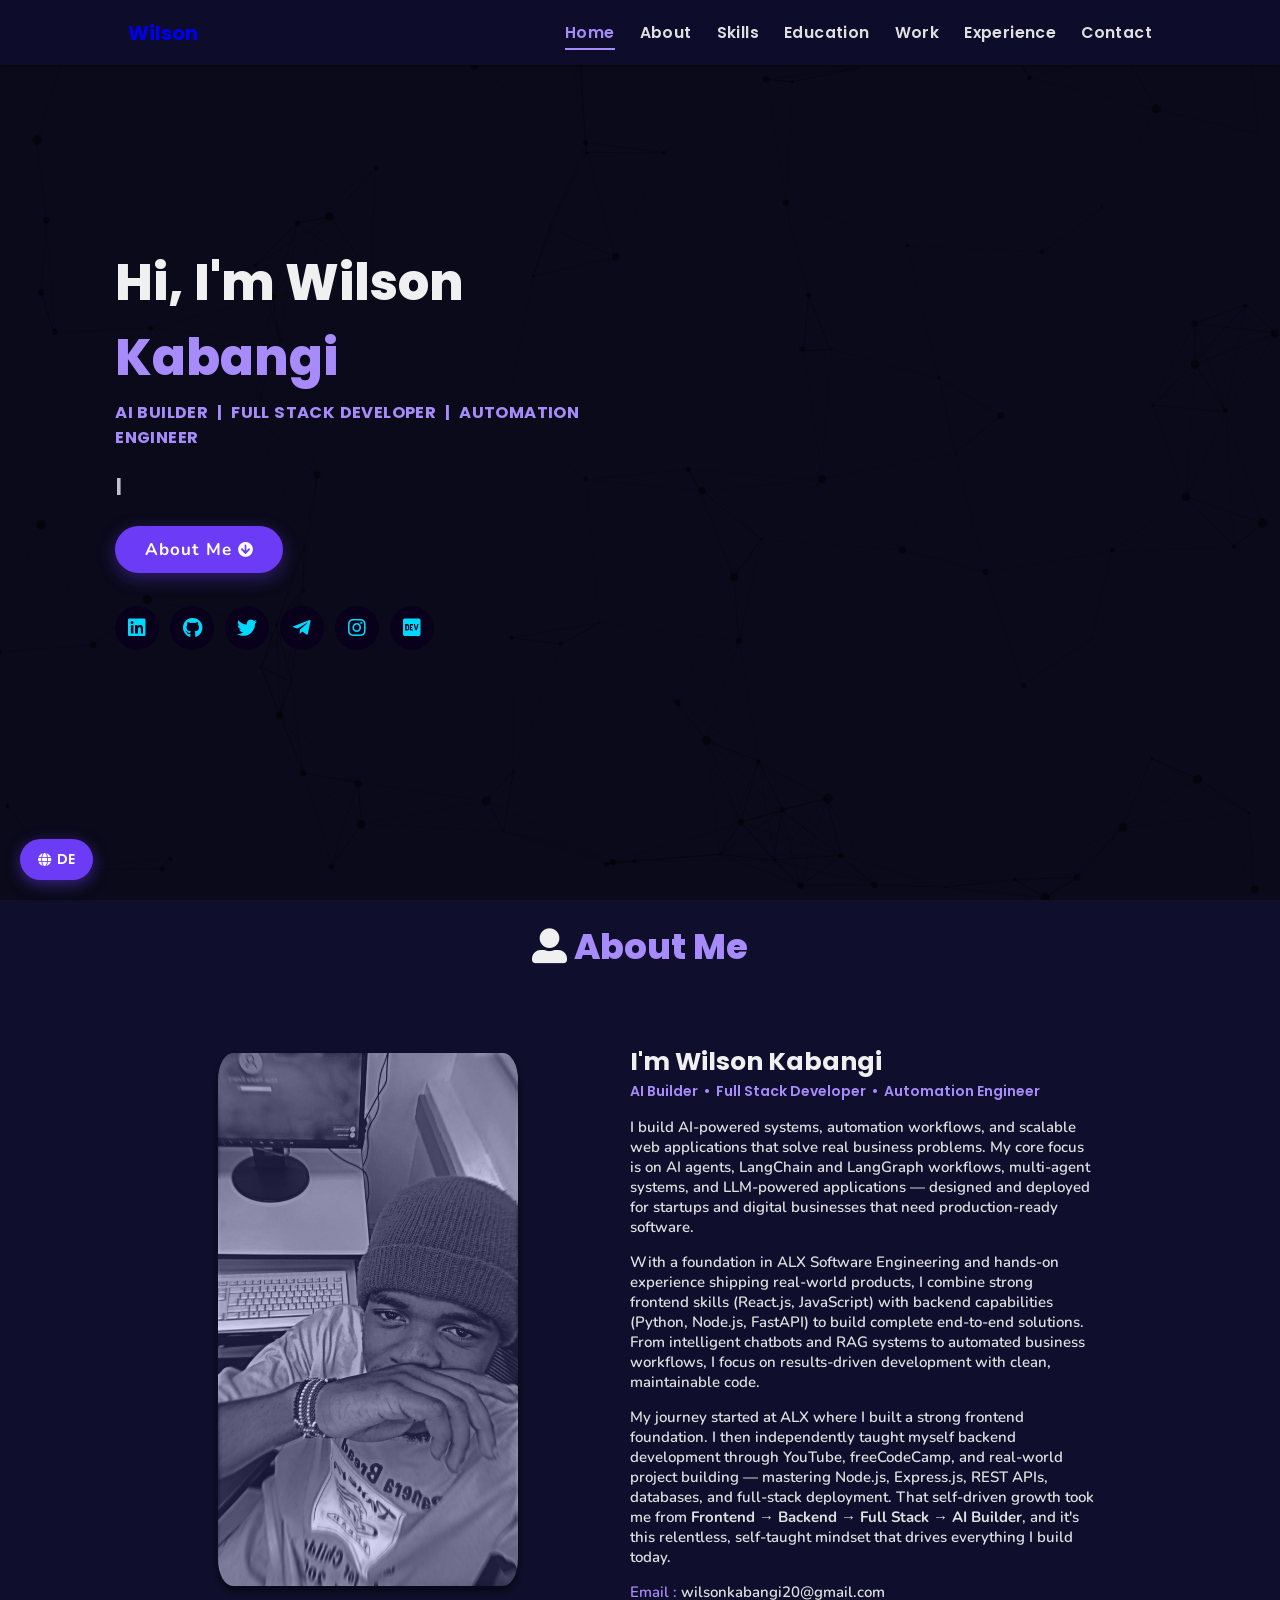
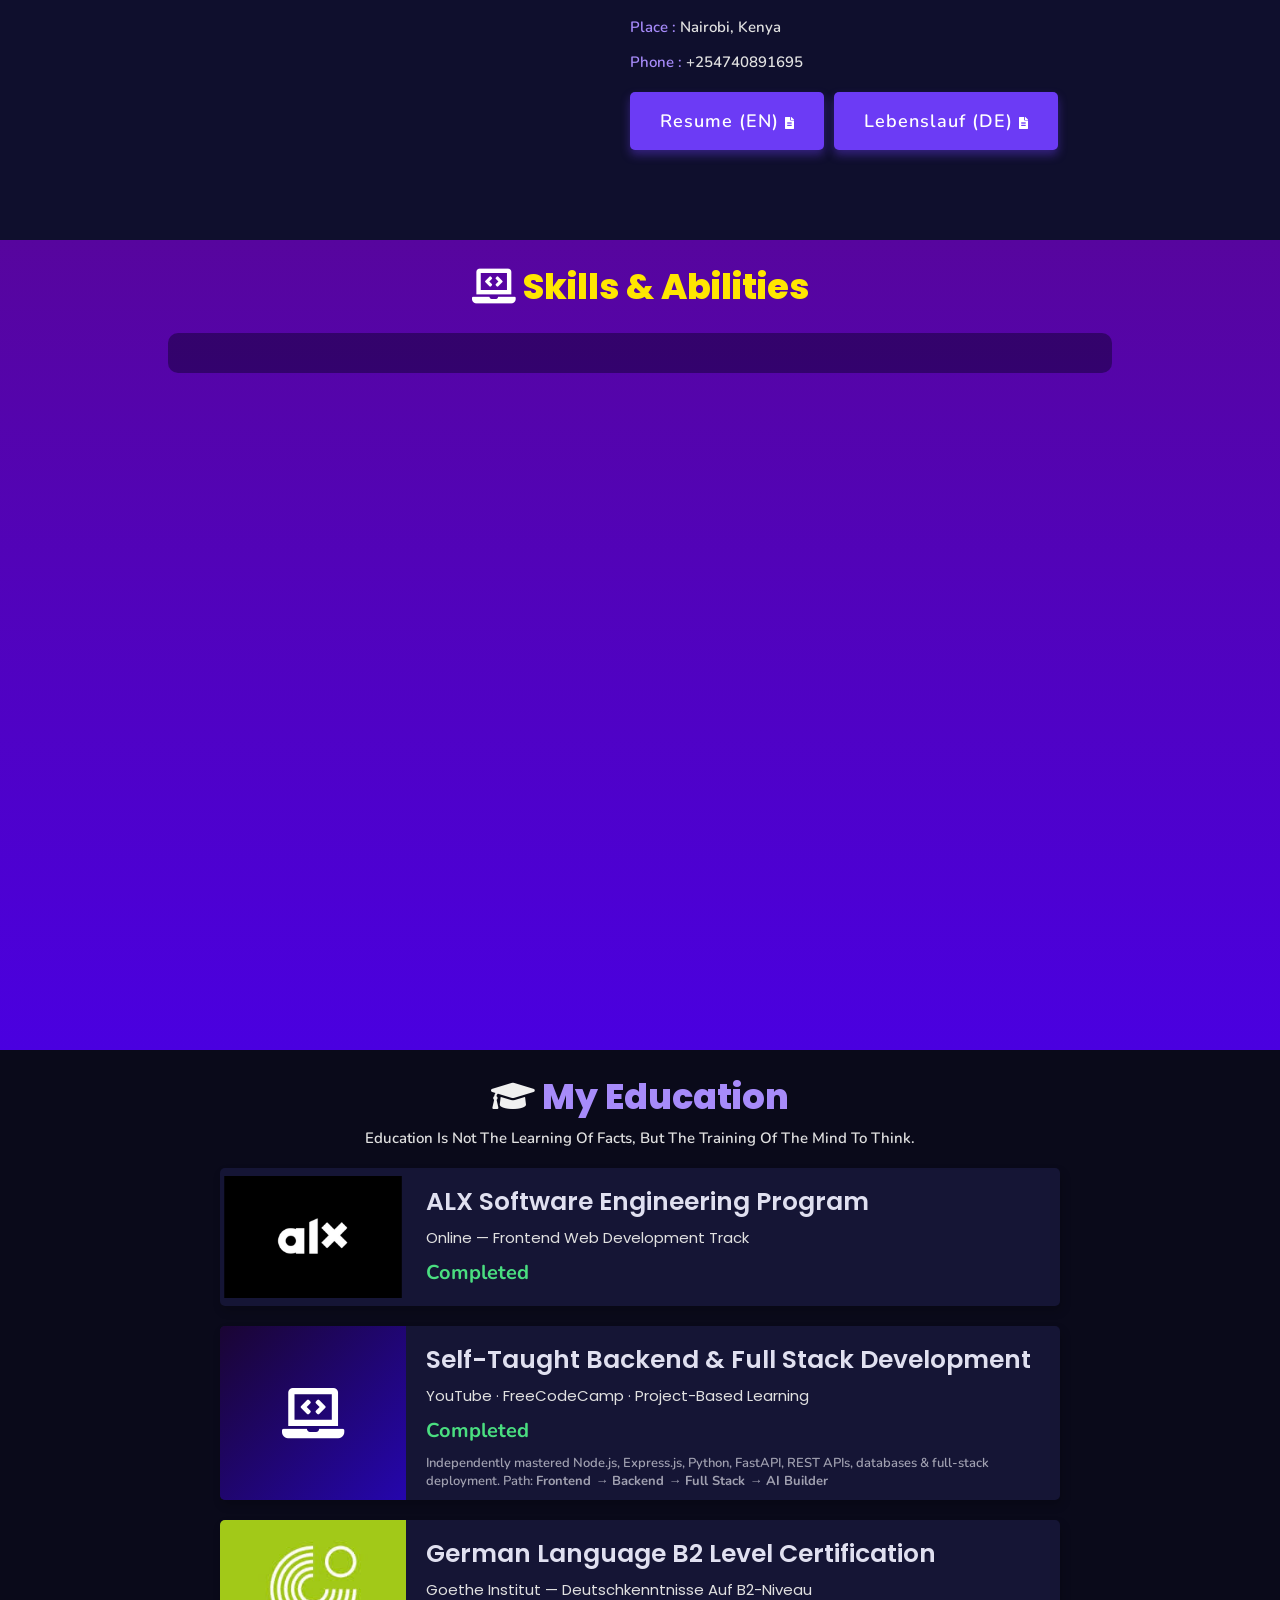
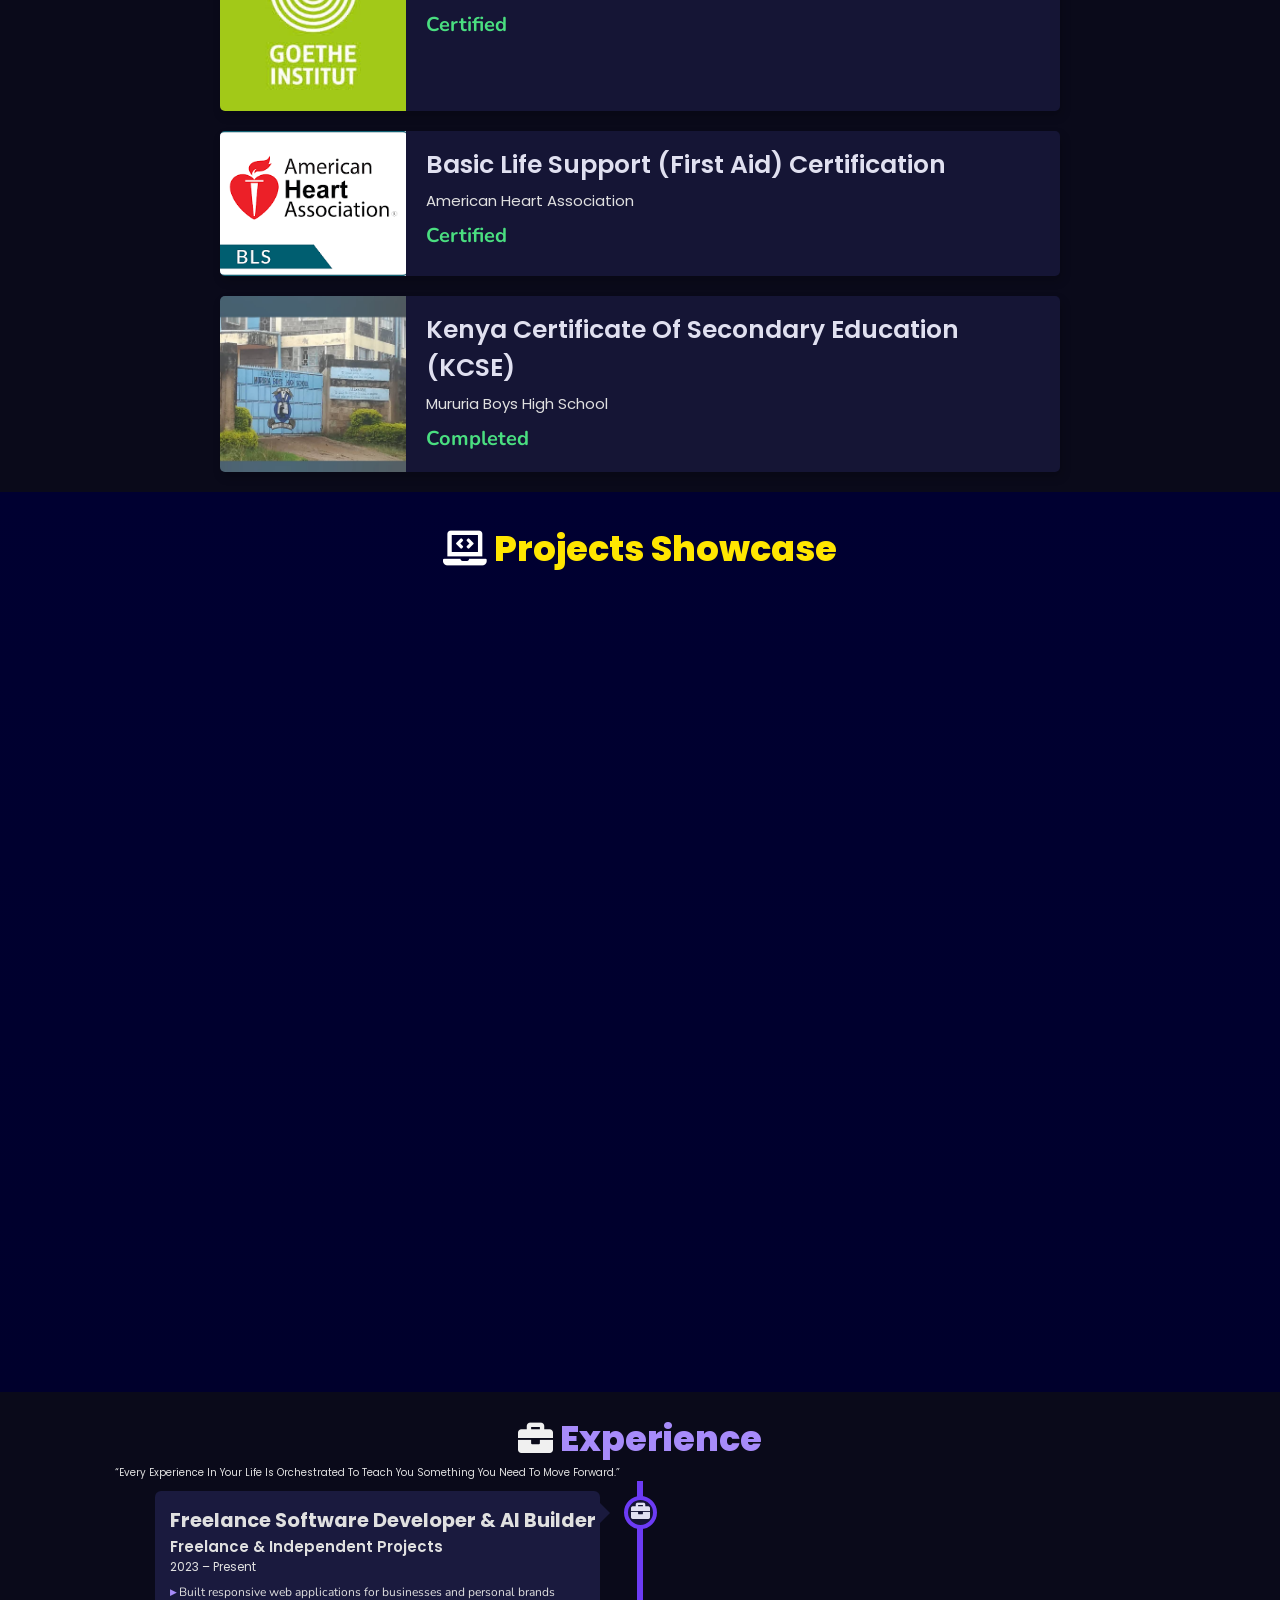
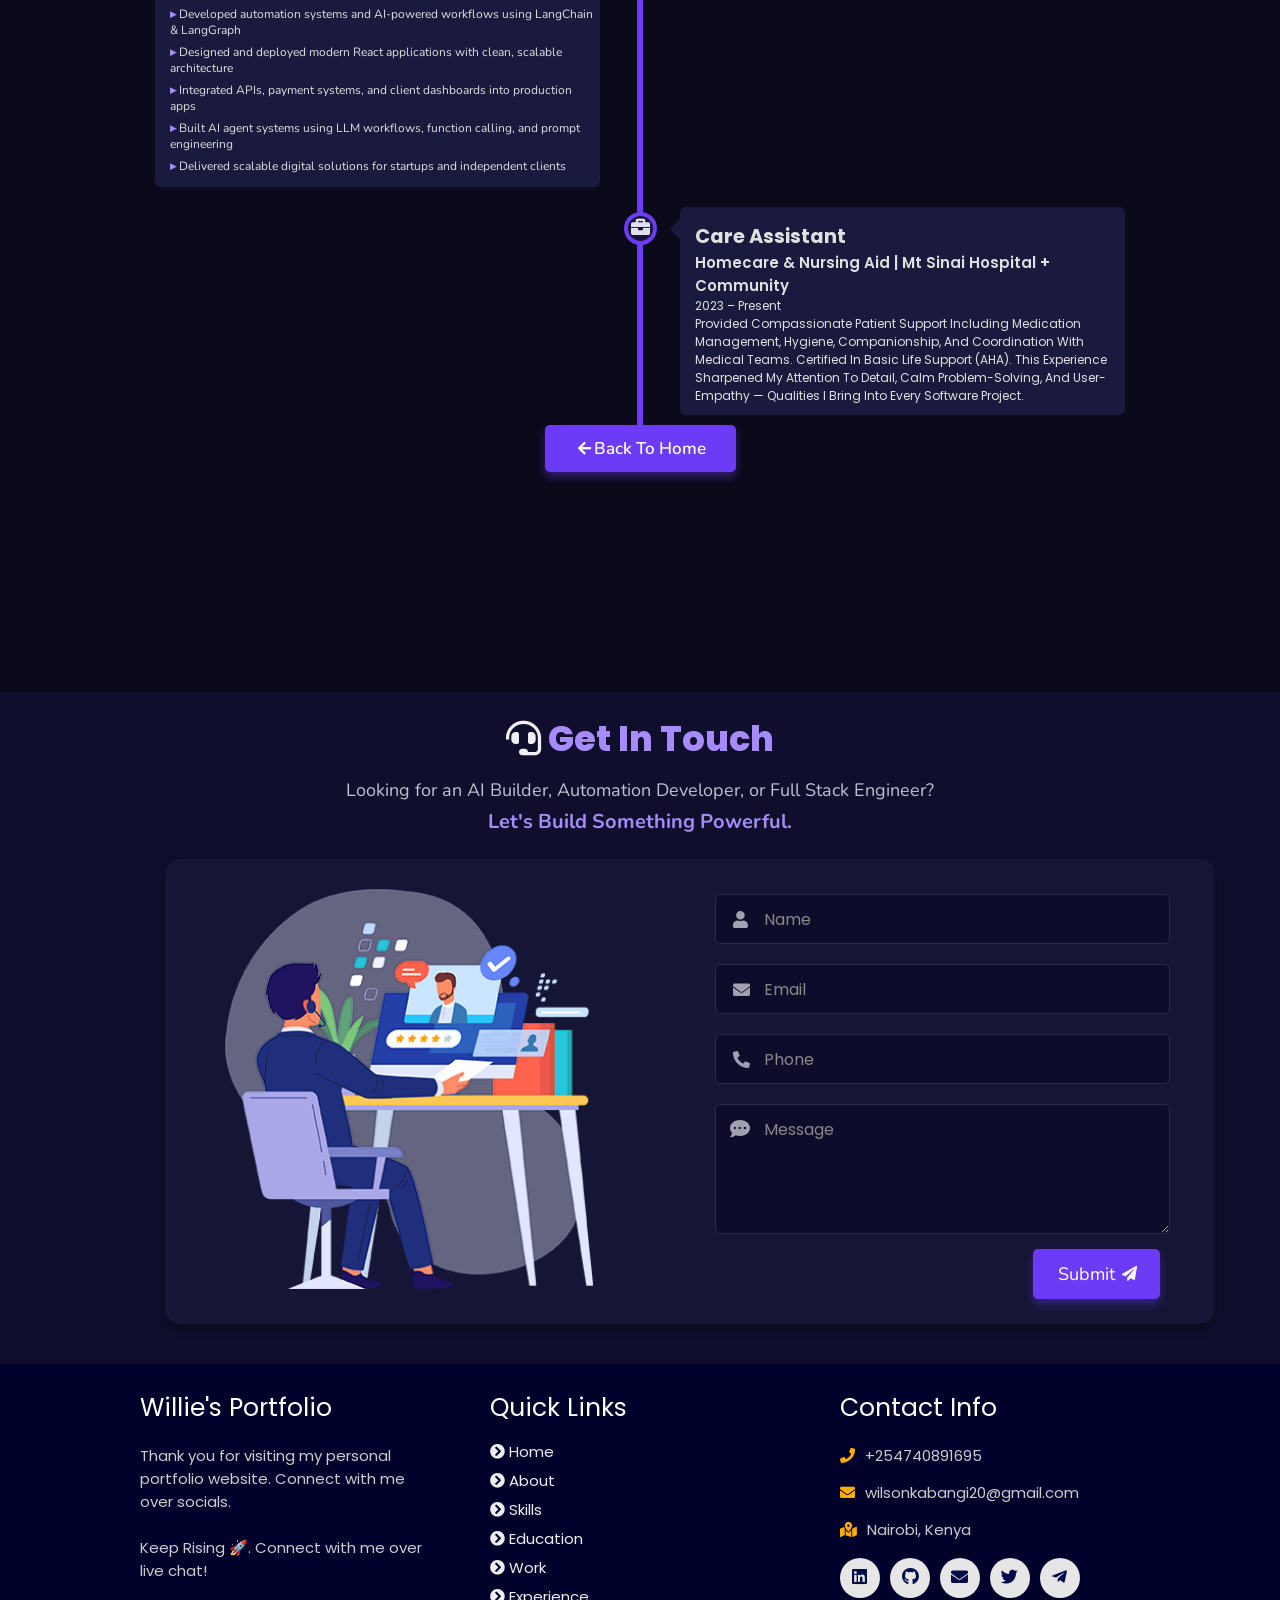
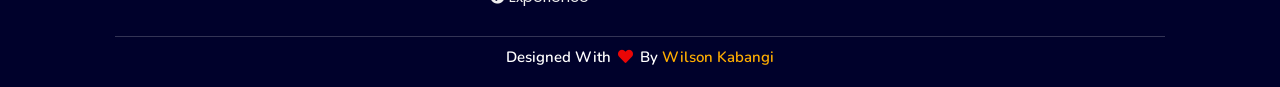
==== commit 72fb8b57: "feat: replace single CV link with dual EN/DE markdown CV buttons" ====
--- a/index.html
+++ b/index.html
@@ -119,9 +119,12 @@
     </div>
 </div>
 
-<div class="resumebtn">
-    <a href="https://docs.google.com/document/d/1aaYpU2cpjT08A7OExT2mC-QC3kbORbV_/edit?usp=sharing&ouid=103357025646554254039&rtpof=true&sd=true" target="_blank" class="btn"><span data-i18n="about.resume">Download AI Engineer Resume</span>
-        <i class="fas fa-chevron-right"></i>
+<div class="resumebtn" style="display: flex; gap: 1rem; flex-wrap: wrap; margin-top: 2rem;">
+    <a href="./Resume_Wilson_Kabangi_EN.md" target="_blank" class="btn"><span data-i18n="about.resume_en">Resume (EN)</span>
+        <i class="fas fa-file-alt"></i>
+    </a>
+    <a href="./Lebenslauf_Wilson_Kabangi_DE.md" target="_blank" class="btn"><span data-i18n="about.resume_de">Lebenslauf (DE)</span>
+        <i class="fas fa-file-alt"></i>
     </a>
 </div>
 
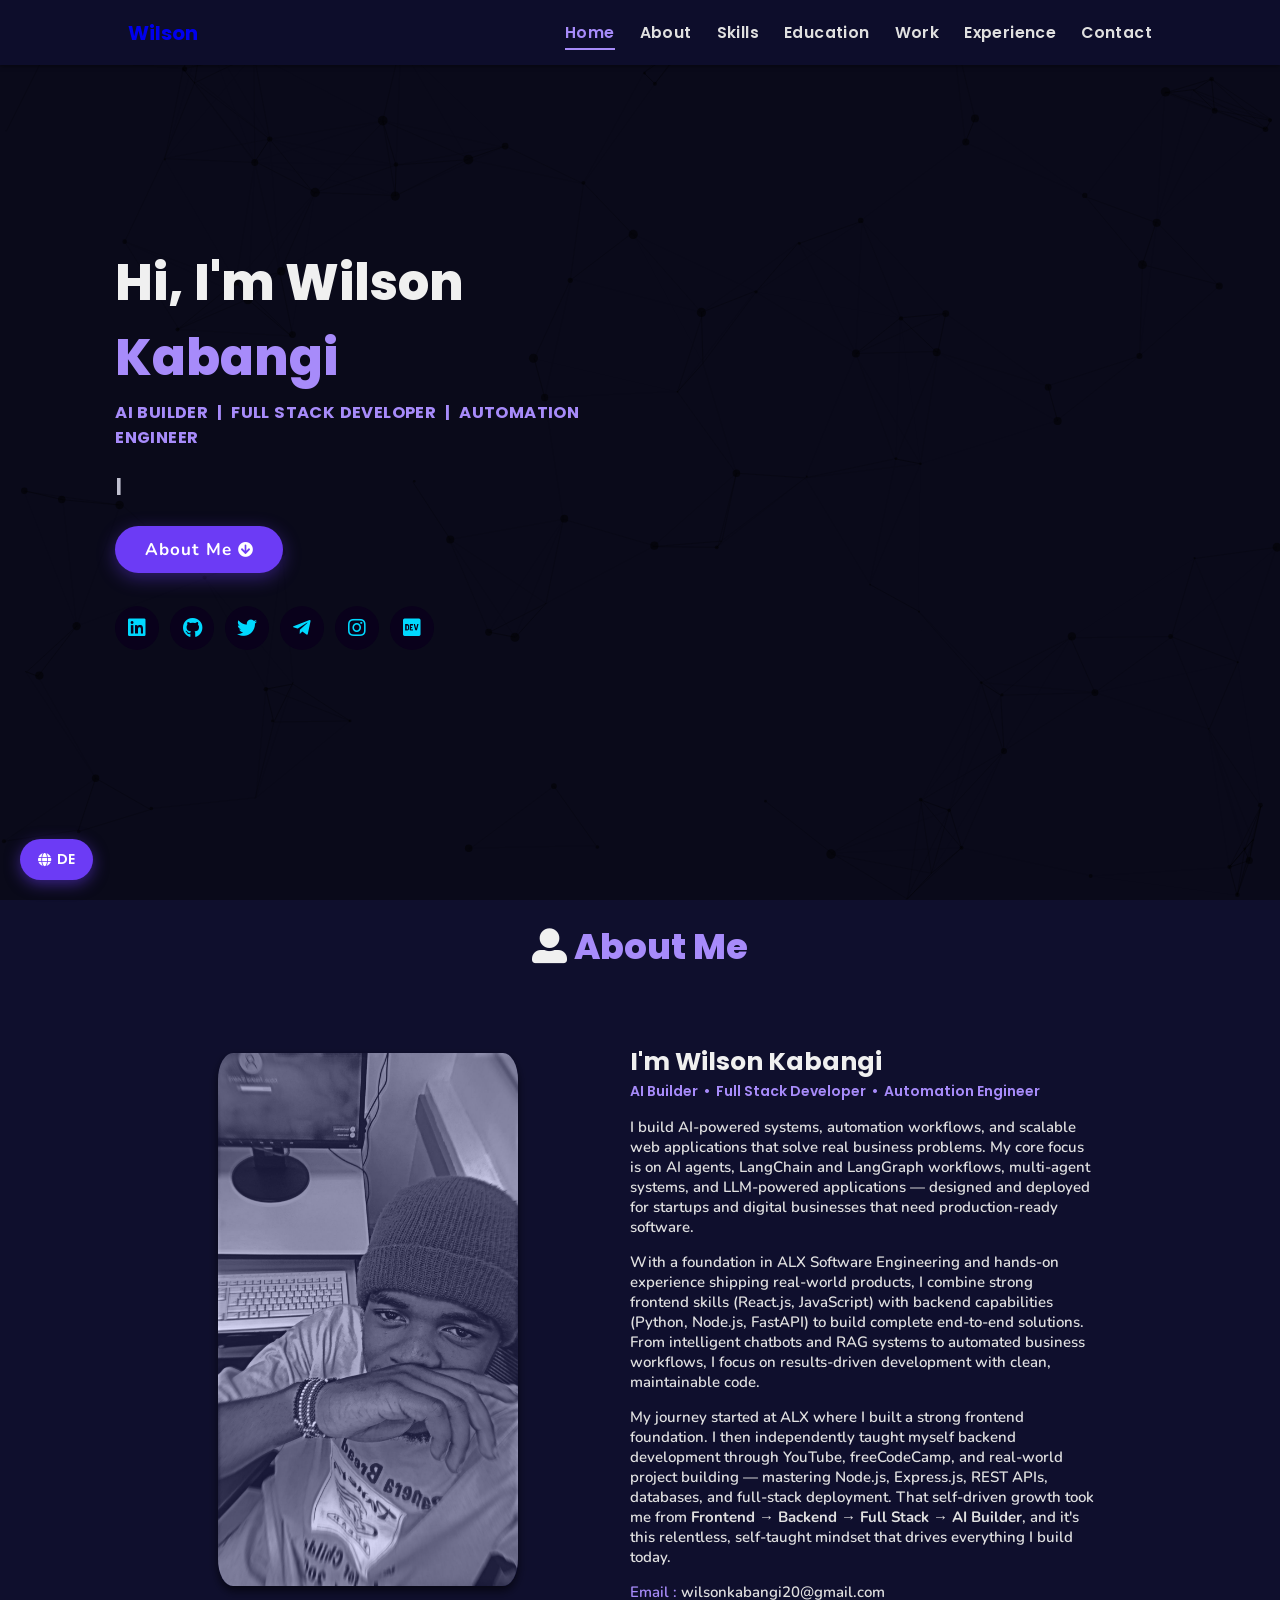
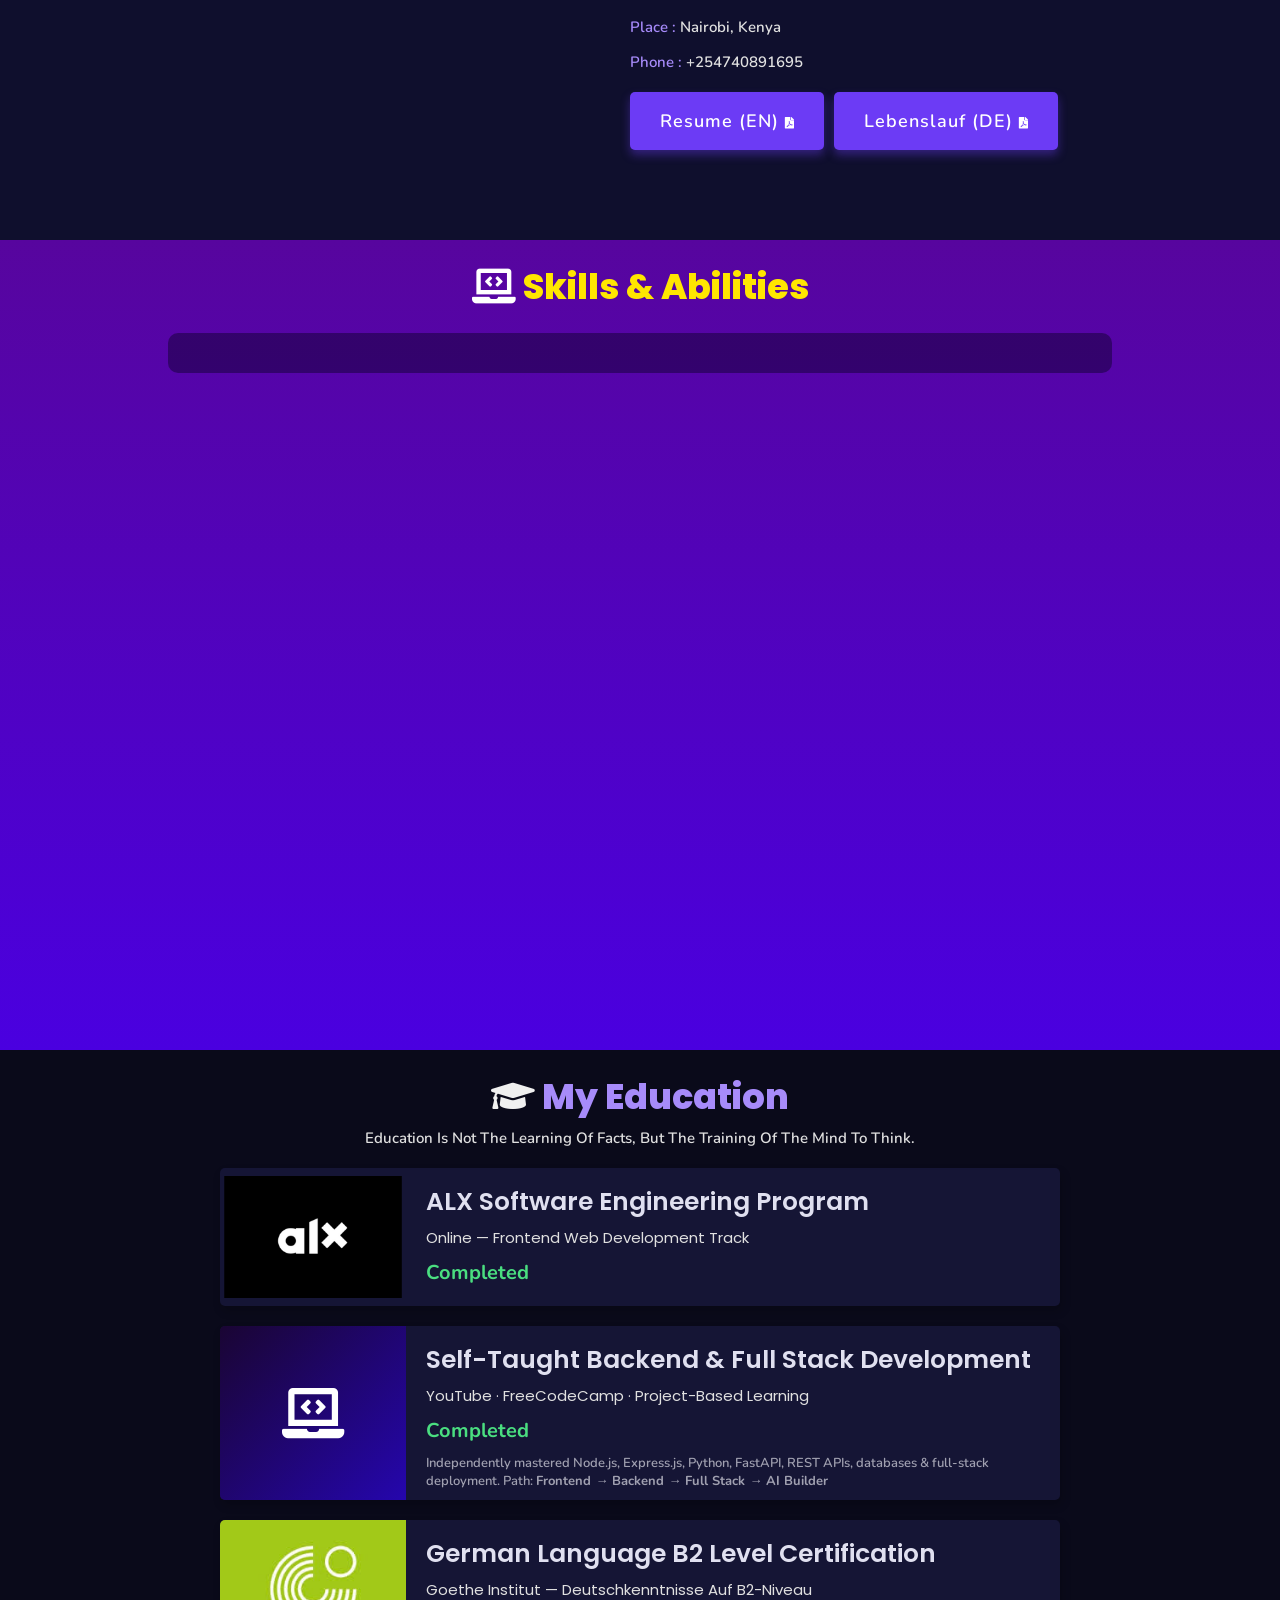
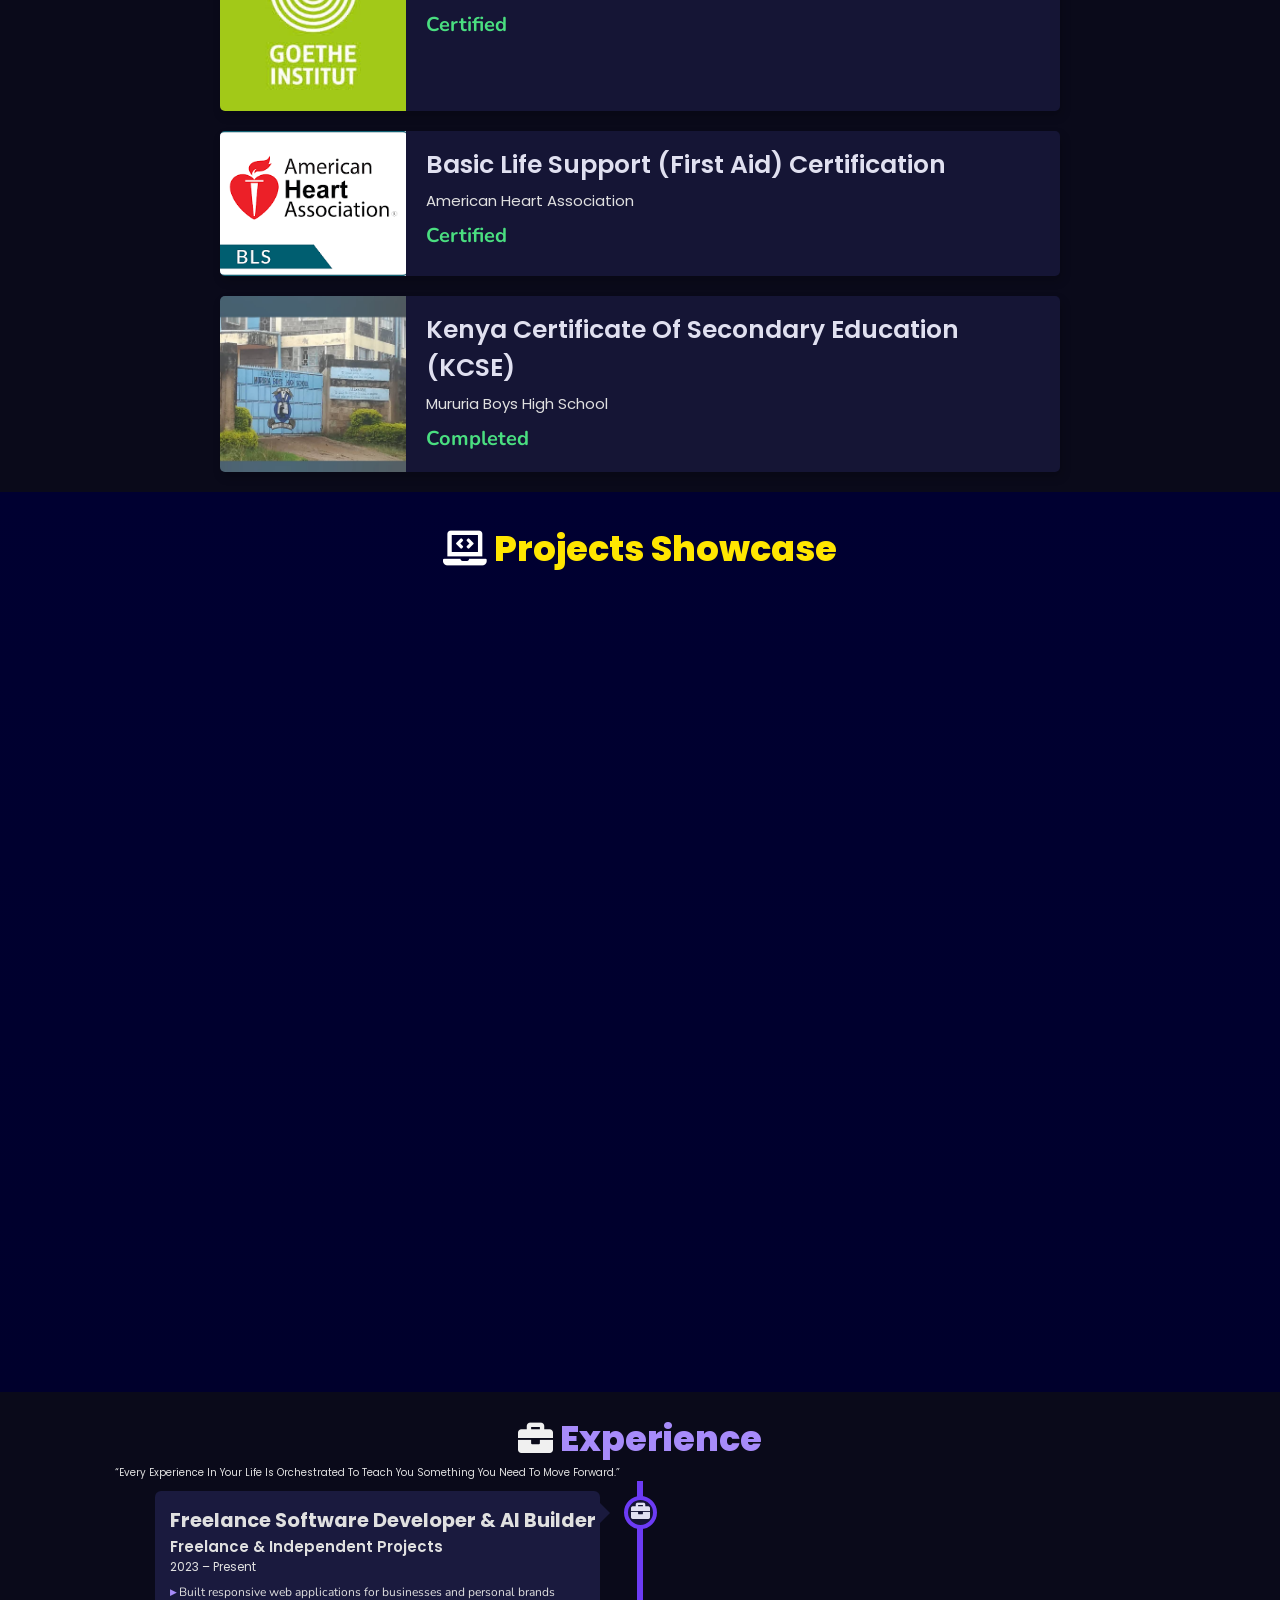
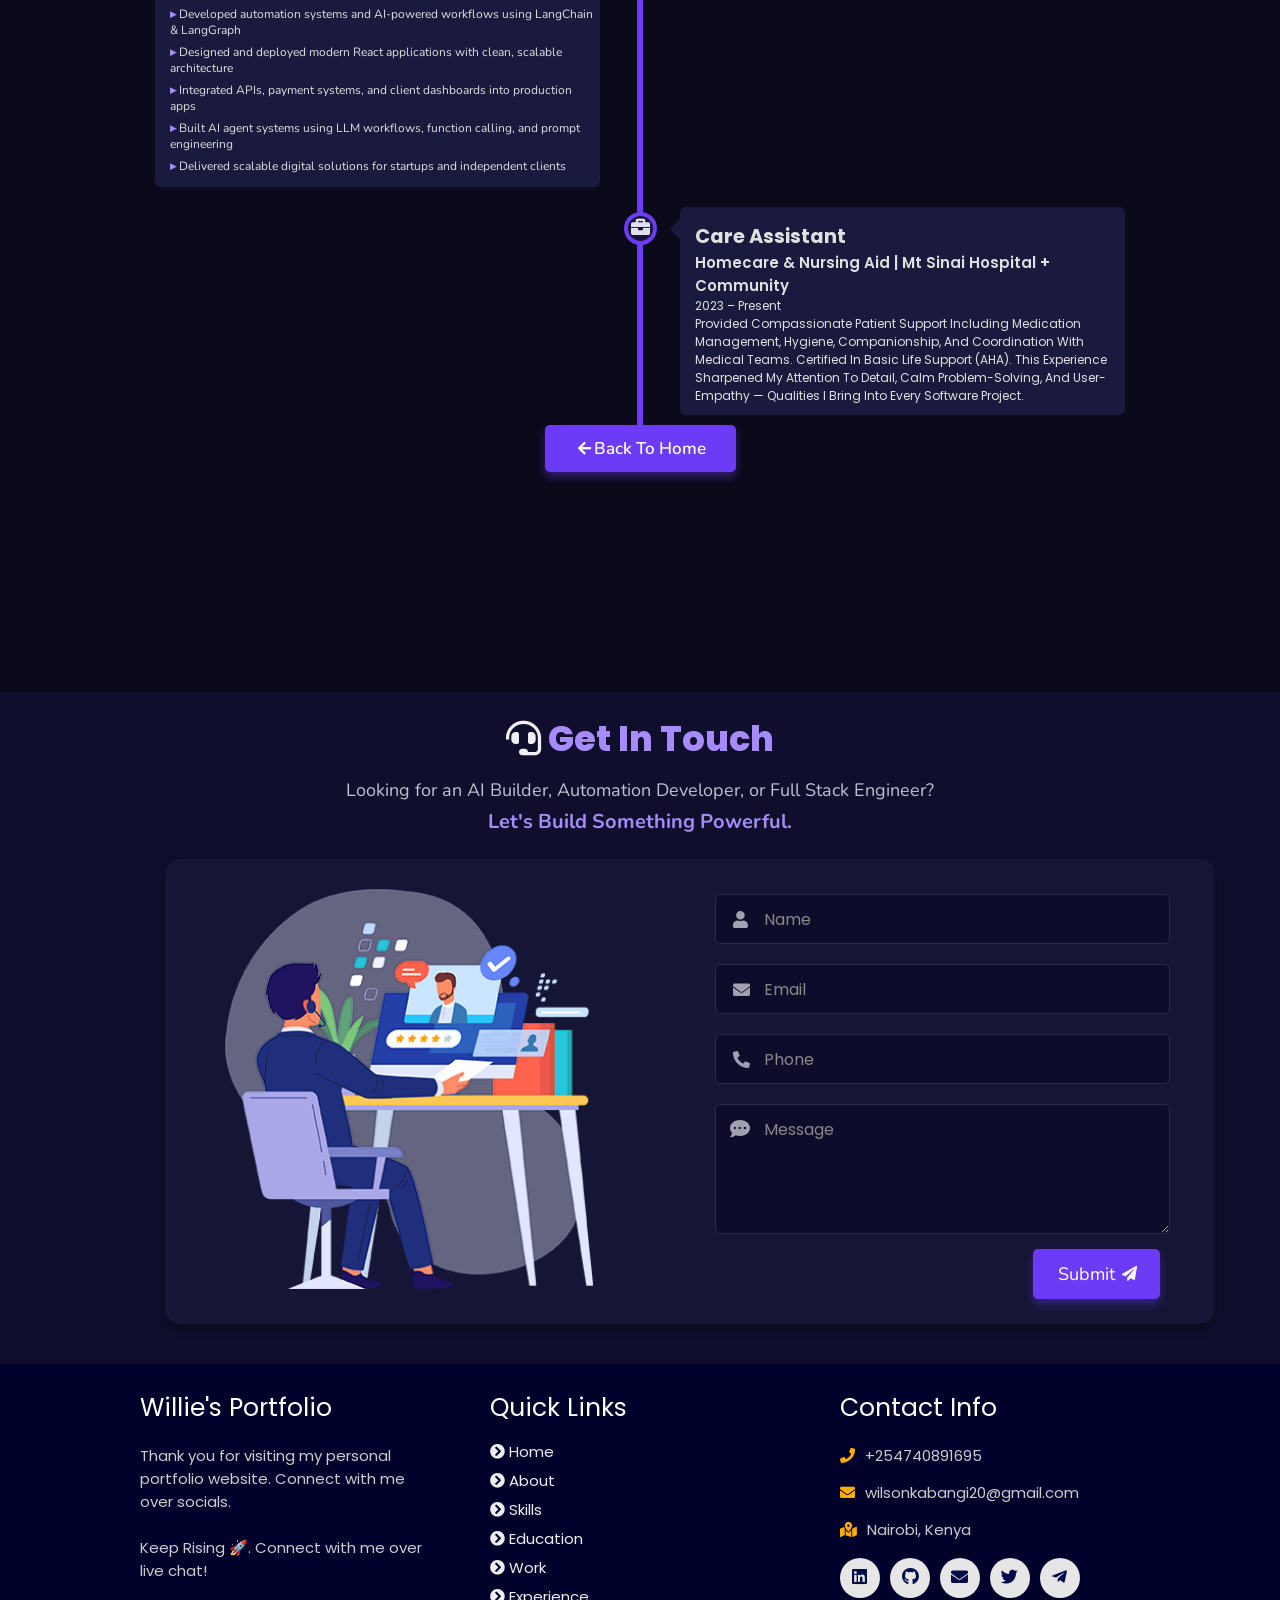
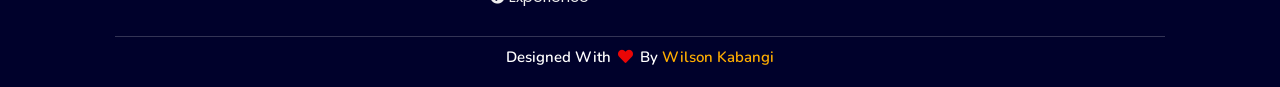
==== commit a0c5038c: "feat: generate PDF resumes and update download links" ====
--- a/index.html
+++ b/index.html
@@ -120,11 +120,11 @@
 </div>
 
 <div class="resumebtn" style="display: flex; gap: 1rem; flex-wrap: wrap; margin-top: 2rem;">
-    <a href="./Resume_Wilson_Kabangi_EN.md" target="_blank" class="btn"><span data-i18n="about.resume_en">Resume (EN)</span>
-        <i class="fas fa-file-alt"></i>
+    <a href="./Resume_Wilson_Kabangi_EN.pdf" target="_blank" class="btn"><span data-i18n="about.resume_en">Resume (EN)</span>
+        <i class="fas fa-file-pdf"></i>
     </a>
-    <a href="./Lebenslauf_Wilson_Kabangi_DE.md" target="_blank" class="btn"><span data-i18n="about.resume_de">Lebenslauf (DE)</span>
-        <i class="fas fa-file-alt"></i>
+    <a href="./Lebenslauf_Wilson_Kabangi_DE.pdf" target="_blank" class="btn"><span data-i18n="about.resume_de">Lebenslauf (DE)</span>
+        <i class="fas fa-file-pdf"></i>
     </a>
 </div>
 
